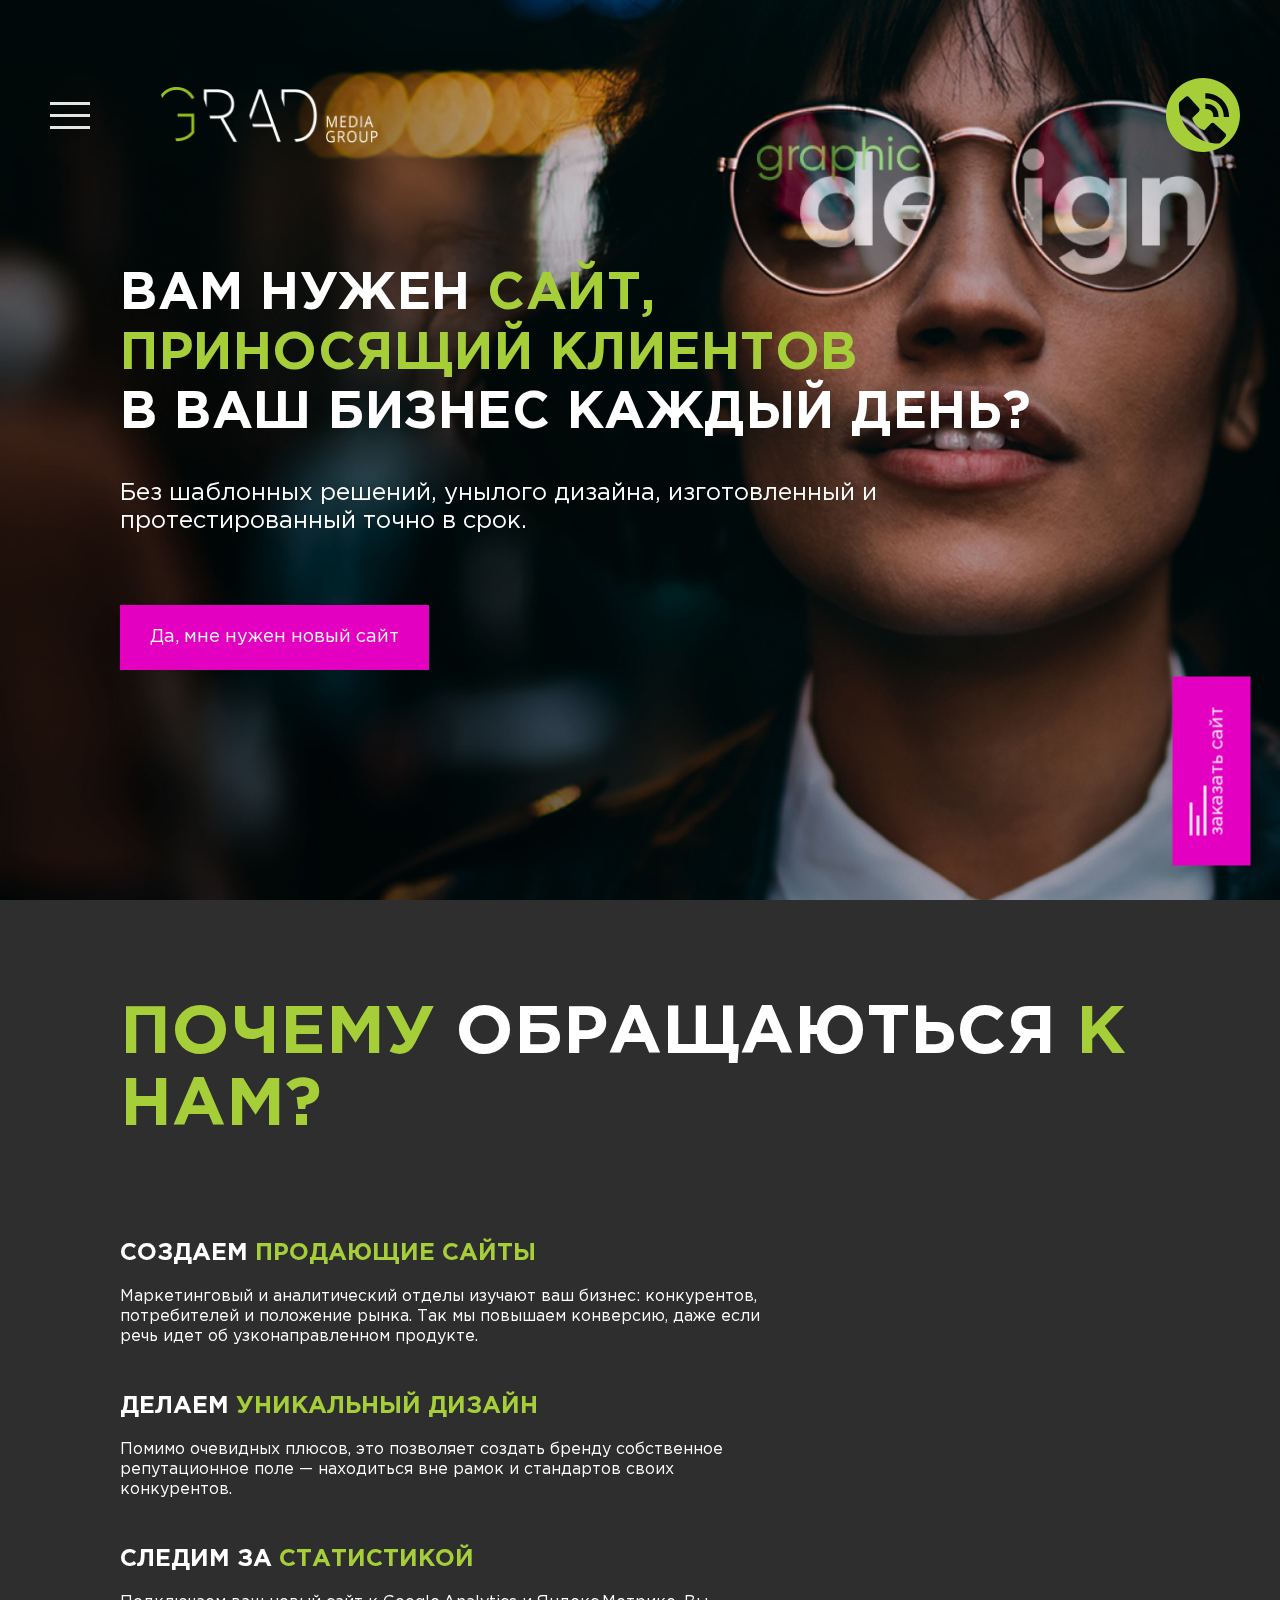
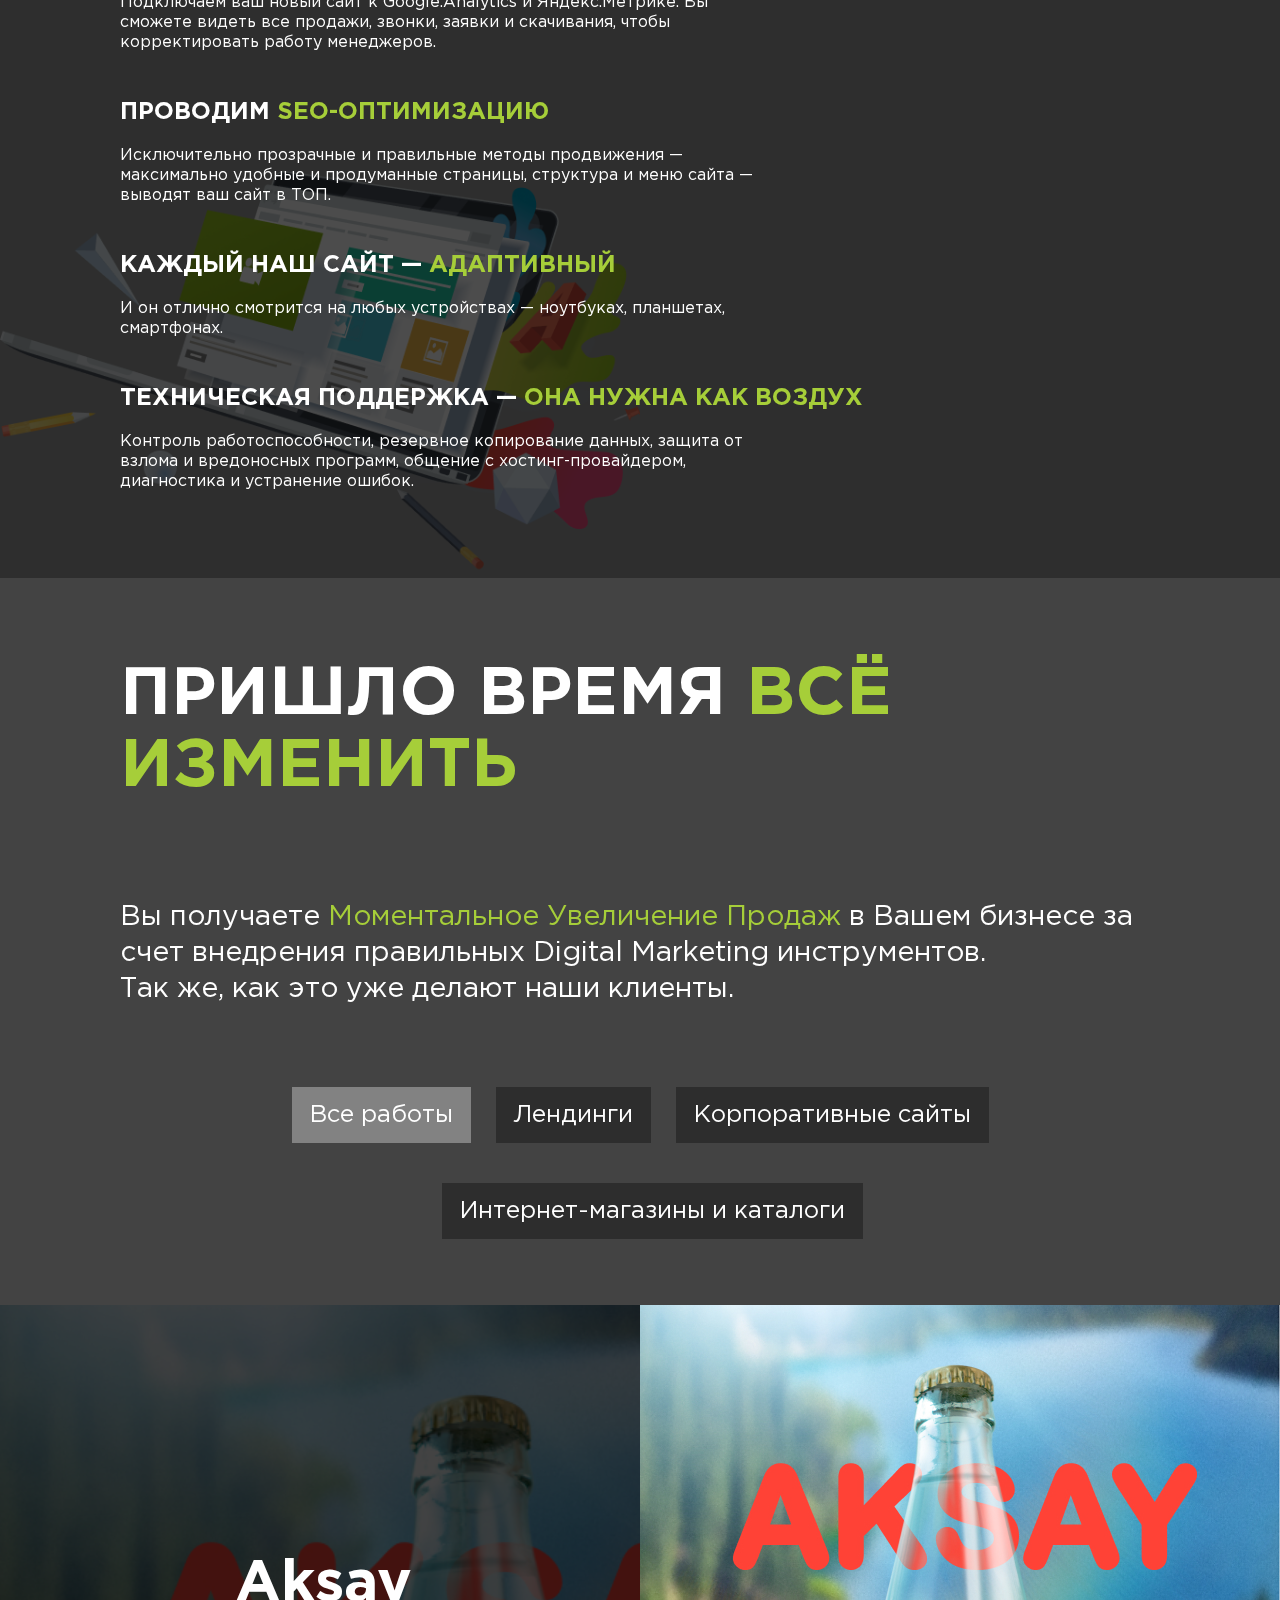
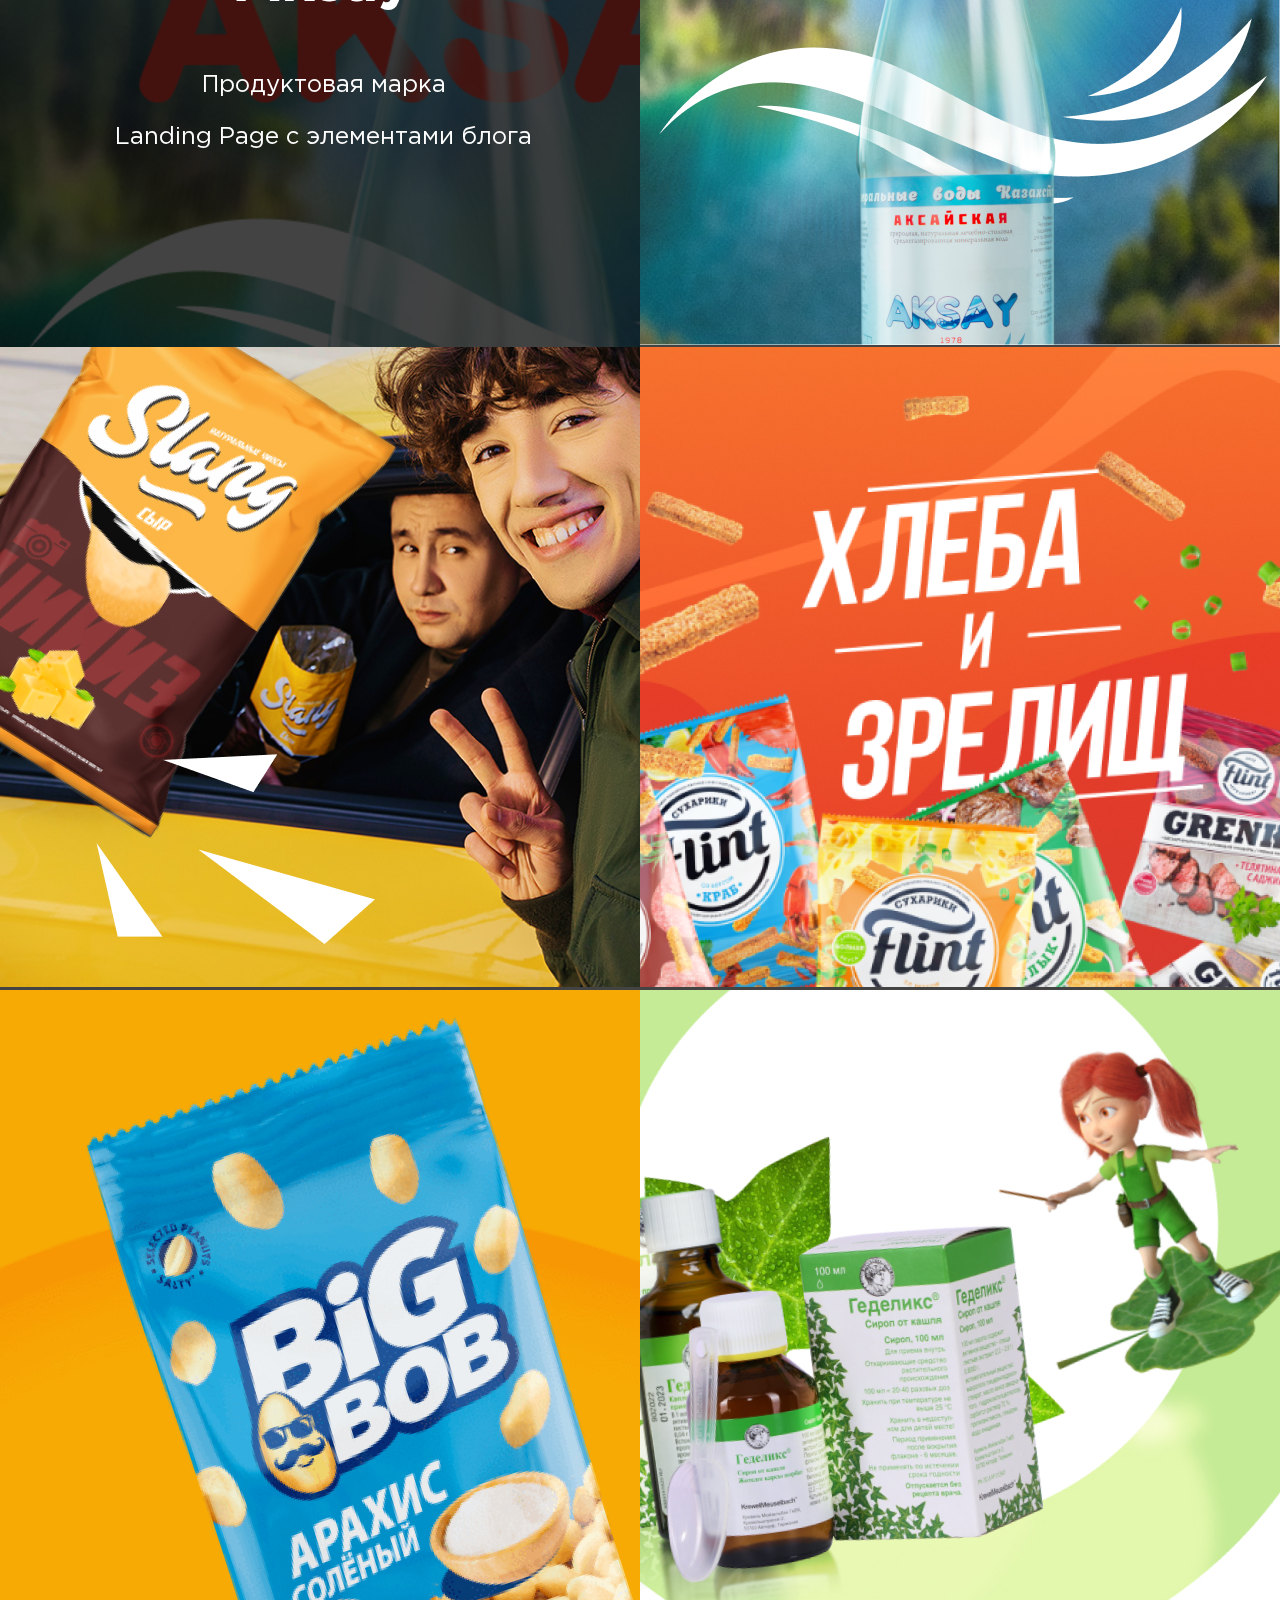
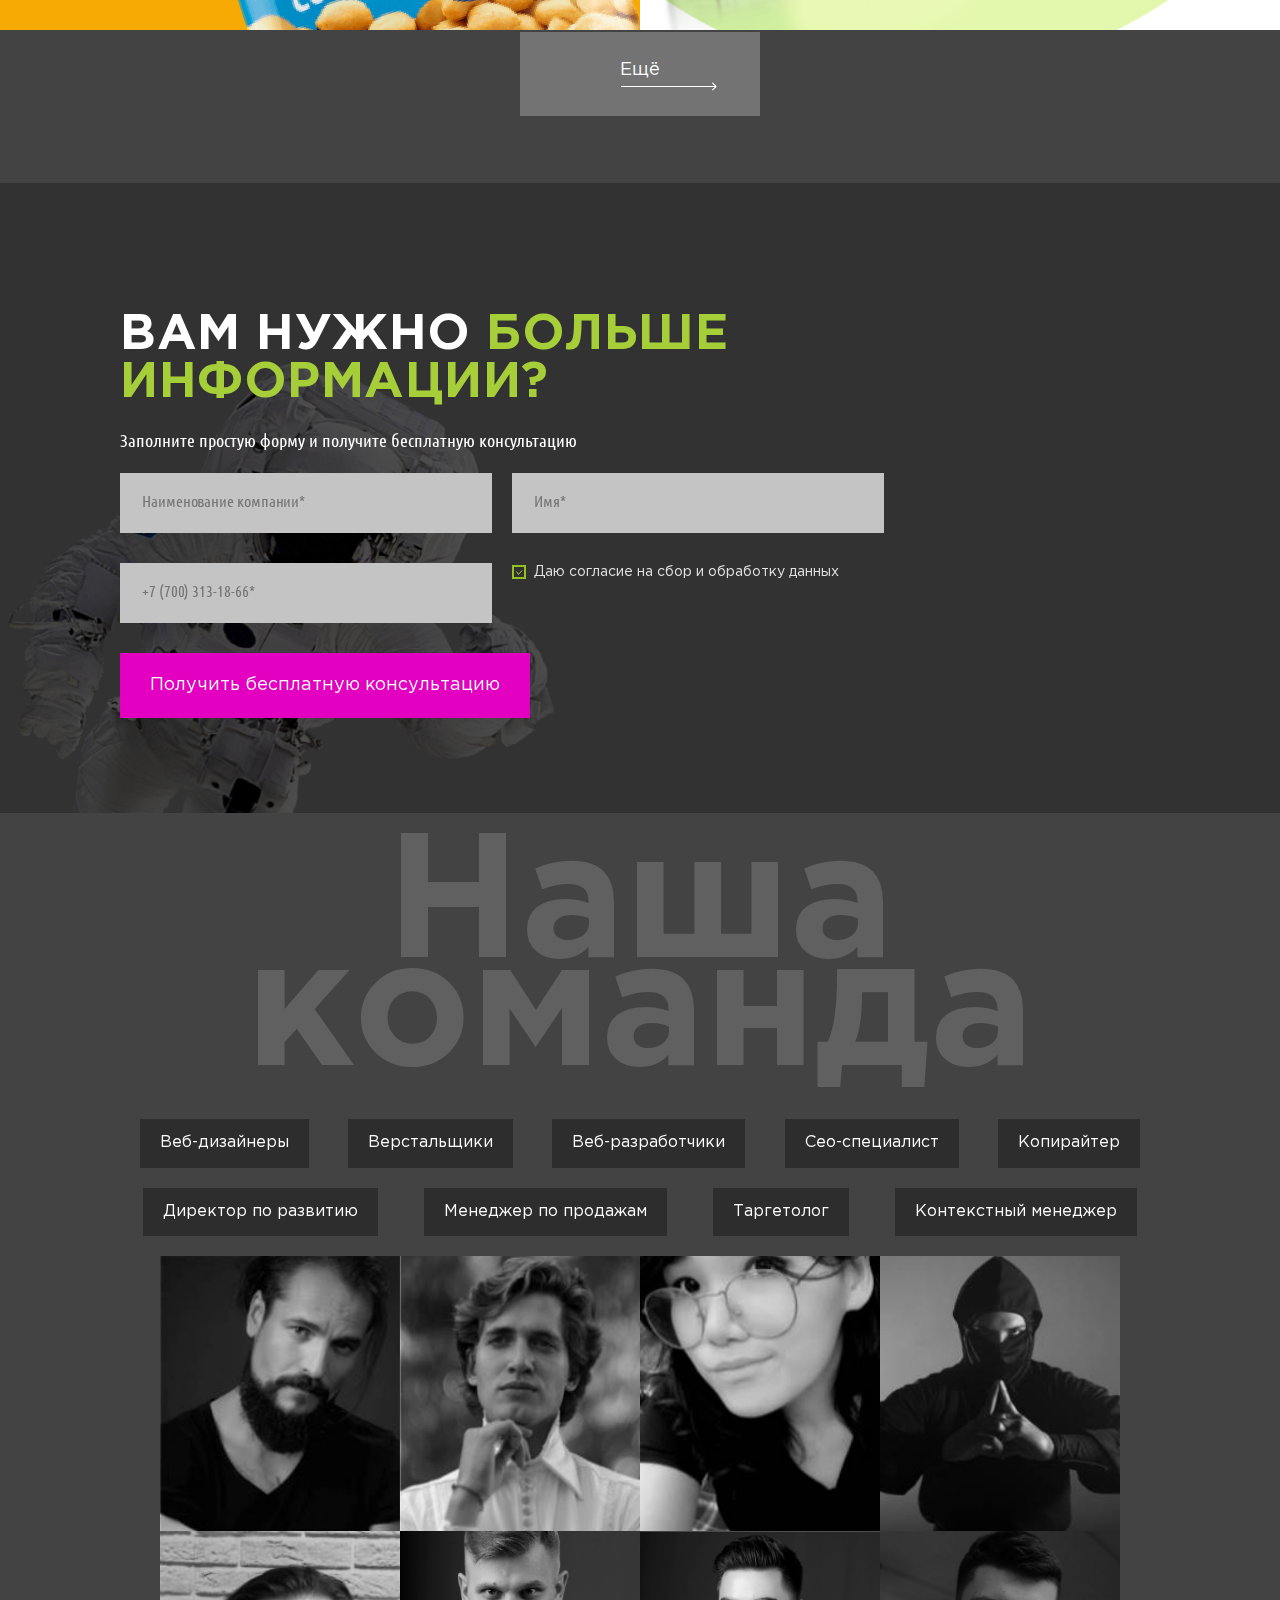
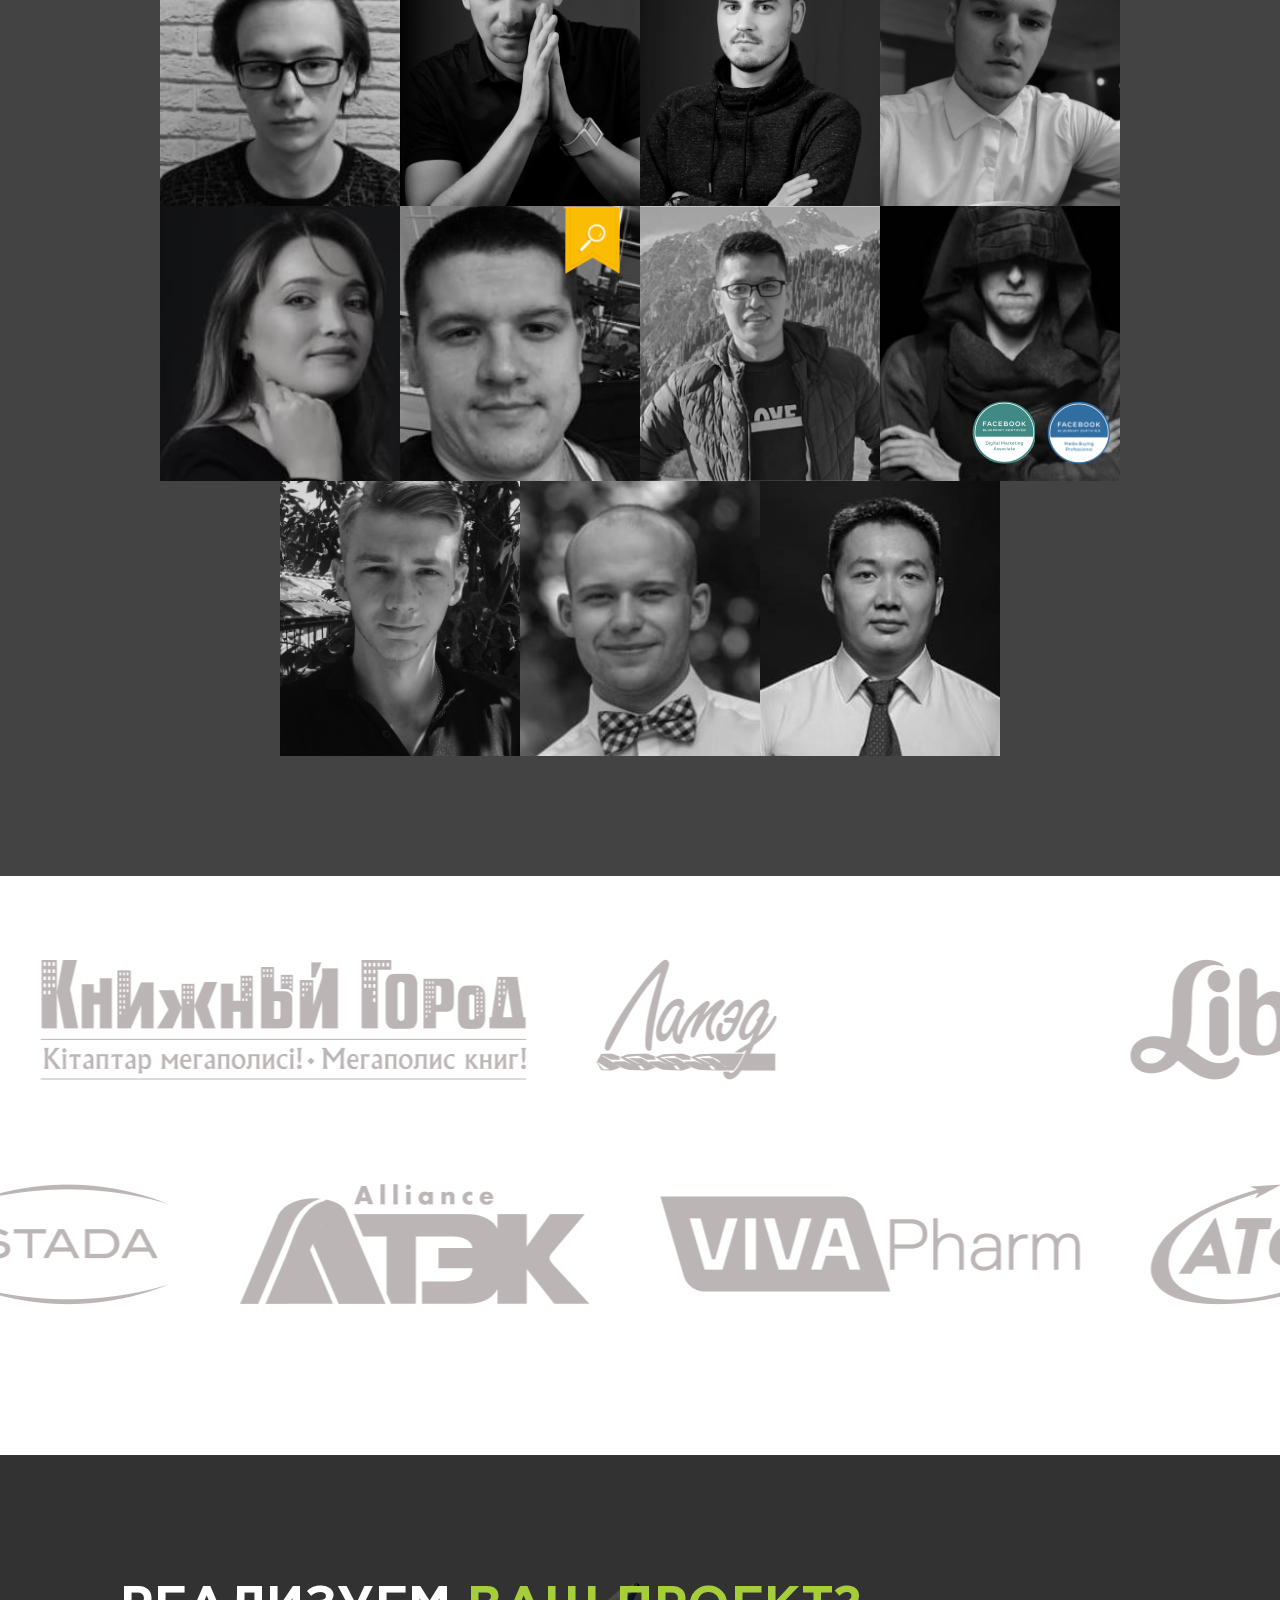
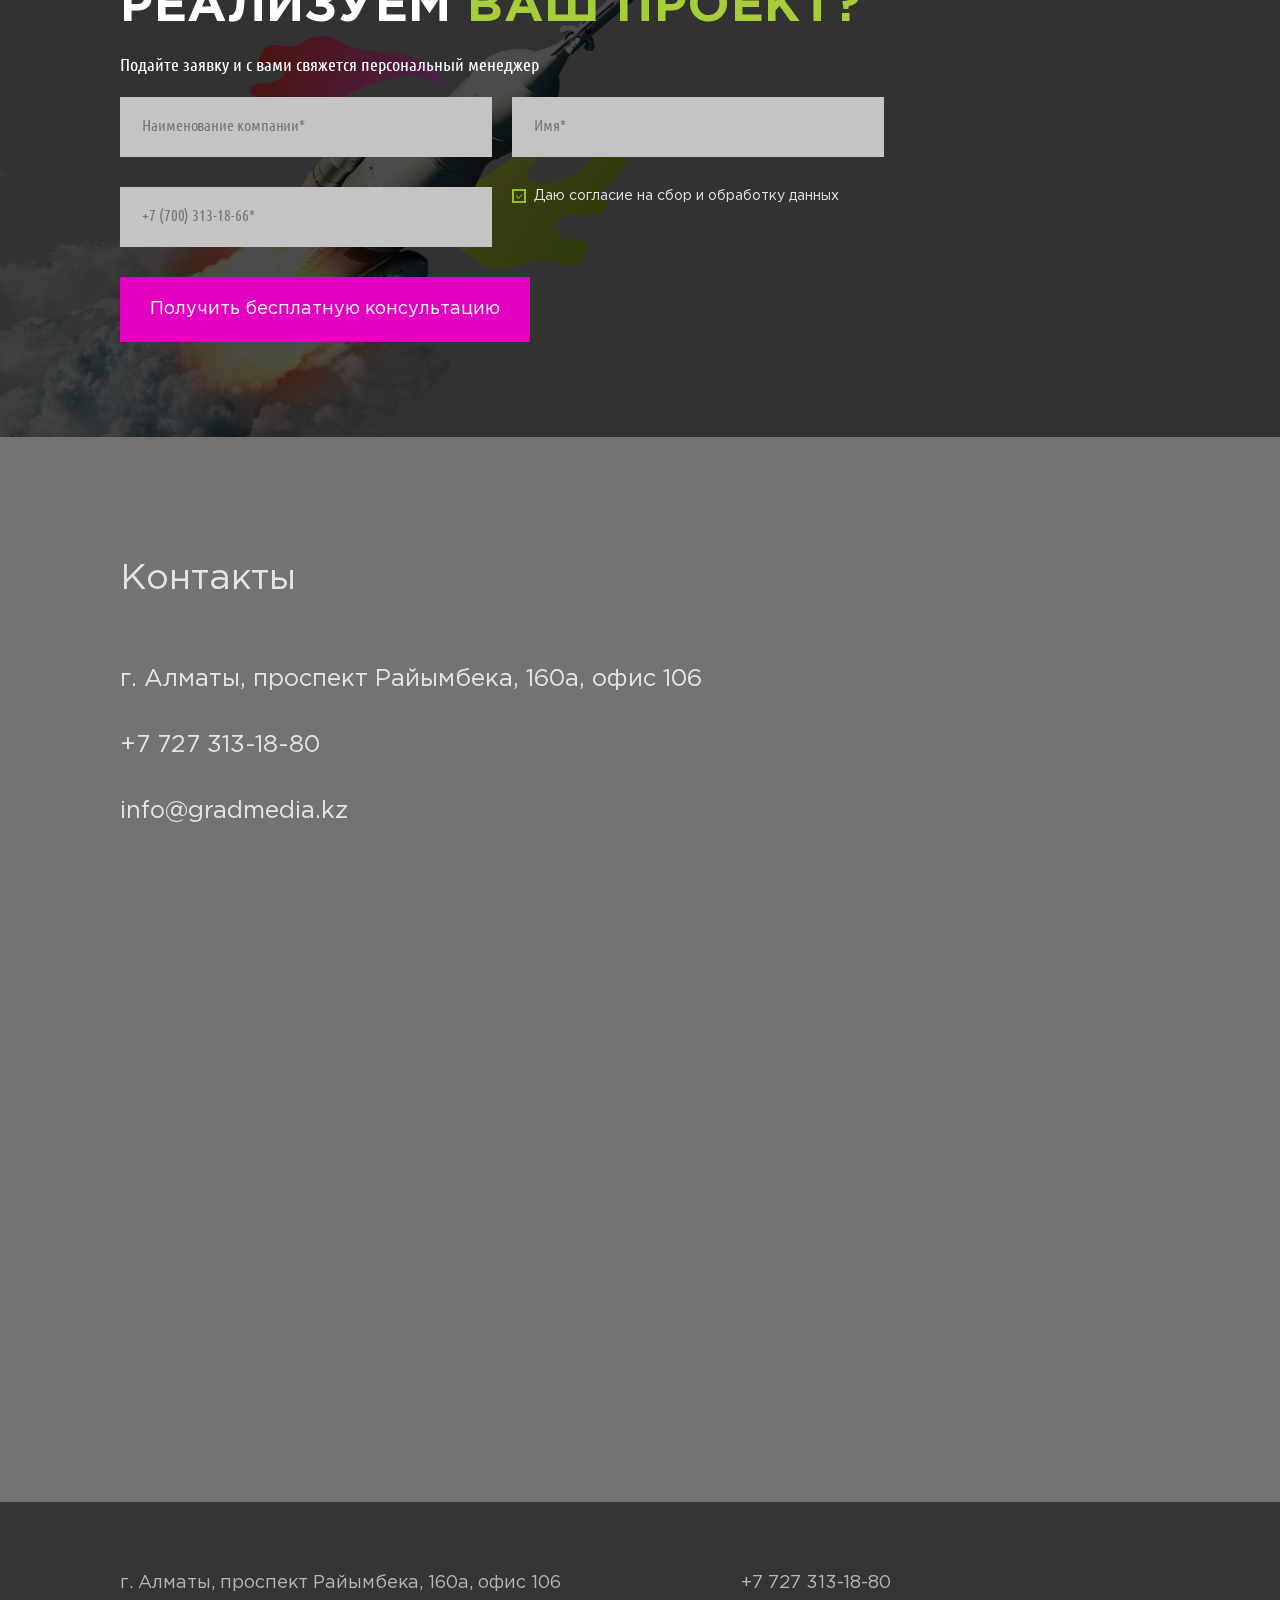
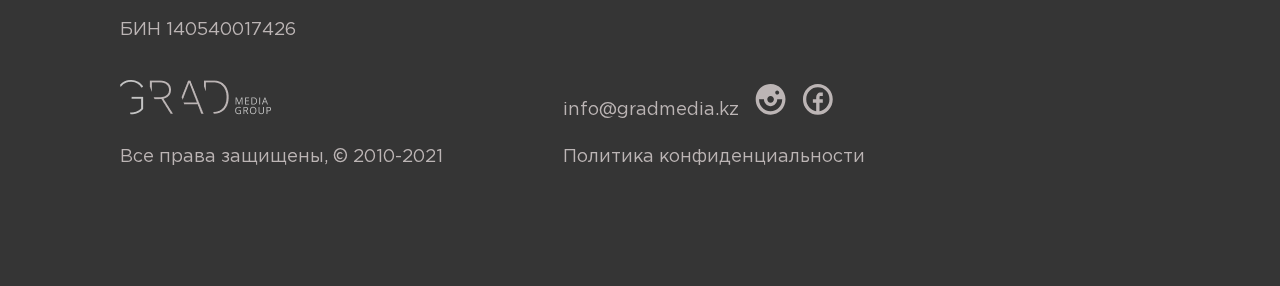
==== index.html @ 58c5fd7f "form link" ====
<!DOCTYPE html>
<html lang="ru">

<head>
  <meta charset="UTF-8">
  <meta http-equiv="X-UA-Compatible" content="IE=edge">
  <meta name="viewport" content="width=device-width, initial-scale=1.0">
  <meta property="og:image" content="img/Frame.png">
  <title>Grad Media Group</title>
  <link rel="stylesheet" href="https://unpkg.com/swiper/swiper-bundle.min.css" />
  <link rel="stylesheet" href="css/bootstrap-grid.min.css">
  <link rel="stylesheet" href="css/normalize.css">
  <link rel="stylesheet" href="css/style.css">
  <script src="https://unpkg.com/swiper/swiper-bundle.min.js"></script>
  <script defer src="js/main.js"></script>
  <link rel="icon" href="favicon.ico" type="image/x-icon" />
</head>

<body>
  <header class="header">
    <div class="logo"></div>
    <div class="header__container">
      <ul class="menu__list">
        <li class="menu__item">
          <a href="index.html" class="menu__link">Разработка сайтов </a>
        </li>
        <li class="menu__item">
          <a href="portfolio.html" class="menu__link">Портфолио</a>
        </li>
        <li class="menu__item">
          <a href="contacts.html" class="menu__link">Контакты</a>
        </li>
      </ul>
      <div class="header__row">
        <div class="menu" id="menu">
          <div class="burger" id="burger"></div>
        </div>

        <a href="index.html" class="link-main">вернуться на главную</a>
        <div class="call" id="callback"></div>
      </div>
      <button class="btn btn__order">
        <span class="btn__line"></span>
        заказать сайт
      </button>
    </div>
  </header>
  <main class="main">
    <section class="hero index__hero">
      <div class="container">

        <h1 class="main__title col-xxl-7 col-xl-12">ВАМ НУЖЕН
          <span class="main__text_green">САЙТ,<br> ПРИНОСЯЩИЙ КЛИЕНТОВ</span><br>
          В ВАШ БИЗНЕС КАЖДЫЙ ДЕНЬ?
        </h1>
        <p class="main__text col-10 col-xxl-4">Без шаблонных решений, унылого дизайна, изготовленный и протестированный
          точно в
          срок.</p>
        <div class="btn__row">
          <button class="btn" id="siteBtn">Да, мне нужен новый сайт</button>
        </div>
      </div>
    </section>
    <section class="section__why">
      <div class="section__bg">
        <div class="section__img section__bg-notebook"></div>
      </div>
      <div class="container">
        <div class="row">
          <div class="col-xxl-6">
            <h3 class="section__title">
              <span class="main__text_green">Почему</span>
              обращаються
              <span class="main__text_green">К нам?</span>
            </h3>
          </div>
          <div class="col-xxl-6 why__content">
            <ul class="why__list">
              <li class="why__item">
                <h2 class="item__title item__title_uppercase">
                  Создаем
                  <span class="main__text_green">ПРОДАЮЩИЕ САЙТЫ</span>
                </h2>
                <p class="item__text">Маркетинговый и аналитический отделы изучают ваш бизнес: конкурентов, потребителей
                  и положение рынка. Так мы повышаем конверсию, даже если речь идет об узконаправленном продукте.</p>
              </li>
              <li class="why__item">
                <h2 class="item__title item__title_uppercase">
                  ДЕЛАЕМ
                  <span class="main__text_green">УНИКАЛЬНЫЙ ДИЗАЙН</span>
                </h2>
                <p class="item__text">Помимо очевидных плюсов, это позволяет создать бренду собственное репутационное
                  поле — находиться вне рамок и стандартов своих конкурентов.</p>
              </li>
              <li class="why__item">
                <h2 class="item__title item__title_uppercase">СЛЕДИМ ЗА
                  <span class="main__text_green">СТАТИСТИКОЙ</span>
                </h2>
                <p class="item__text">Подключаем ваш новый сайт к Google.Analytics и Яндекс.Метрике. Вы сможете видеть
                  все продажи, звонки, заявки и скачивания, чтобы корректировать работу менеджеров.</p>
              </li>
              <li class="why__item">
                <h2 class="item__title item__title_uppercase">ПРОВОДИМ
                  <span class="main__text_green">SEO-ОПТИМИЗАЦИЮ</span>
                </h2>
                <p class="item__text">Исключительно прозрачные и правильные методы продвижения — максимально удобные и
                  продуманные страницы, структура и меню сайта — выводят ваш сайт в ТОП.</p>
              </li>
              <li class="why__item">
                <h2 class="item__title item__title_uppercase">КАЖДЫЙ НАШ САЙТ —
                  <span class="main__text_green">АДАПТИВНЫЙ</span>
                </h2>
                <p class="item__text">И он отлично смотрится на любых устройствах — ноутбуках, планшетах, смартфонах.
                </p>
              </li>
              <li class="why__item">
                <h2 class="item__title item__title_uppercase">ТЕХНИЧЕСКАЯ ПОДДЕРЖКА —
                  <span class="main__text_green">ОНА НУЖНА КАК ВОЗДУХ</span>
                </h2>
                <p class="item__text">Контроль работоспособности, резервное копирование данных, защита от взлома и
                  вредоносных программ, общение с хостинг-провайдером, диагностика и устранение ошибок.</p>
              </li>
            </ul>
          </div>
        </div>
      </div>
    </section>
    <section class="section__portfolio">
      <div class="container">
        <h3 class="section__title">
          Пришло время
          <span class="main__text_green">всё изменить</span>
        </h3>
        <p class="section__portfolio-text col-xxl-7">
          Вы получаете
          <span class="main__text_green">Моментальное Увеличение Продаж</span>
          в Вашем бизнесе за счет внедрения правильных Digital Marketing инструментов.
          <br>
          Так же, как это уже делают наши клиенты.
        </p>
        <ul class="portfolio__list">
          <li class="portfolio__item item-active" data-path="allworks">
            <p class="item__title">Все работы</p>
          </li>
          <li class="portfolio__item" data-path="landings">
            <p class="item__title">Лендинги</p>
          </li>
          <li class="portfolio__item" data-path="corporate">
            <p class="item__title">Корпоративные сайты</p>
          </li>
          <li class="portfolio__item" data-path="stores">
            <p class="item__title">Интернет-магазины и каталоги</p>
          </li>
        </ul>
      </div>
      <ul class="section__row">
        <li class="portfolio__box visible" data-work="landings">
          <img src="img/aksay.jpg" alt="" class="portfolio__box-img portfolio__box-img_opacity">
          <div class="portfolio__box-text">
            <p class="box__title">Aksay</p>
            <p class="box__text">Продуктовая марка</p>
            <p class="box__text">Landing Page с элементами блога</p>
          </div>
          <a href="" class="portfolio__box-link"></a>
        </li>
        <li class="portfolio__box visible" data-work="landings">
          <img src="img/aksay.jpg" alt="" class="portfolio__box-img">
          <a href="" class="portfolio__box-link"></a>
        </li>
        <li class="portfolio__box visible" data-work="corporate">
          <img src="img/slang.jpg" alt="" class="portfolio__box-img">
          <a href="" class="portfolio__box-link"></a>
        </li>
        <li class="portfolio__box visible" data-work="landings">
          <img src="img/fling.jpg" alt="" class="portfolio__box-img">
          <a href="" class="portfolio__box-link"></a>
        </li>
        <li class="portfolio__box visible" data-work="stores">
          <img src="img/bigbob.jpg" alt="" class="portfolio__box-img">
          <a href="" class="portfolio__box-link"></a>
        </li>
        <li class="portfolio__box visible" data-work="stores">
          <img src="img/gedeliks.jpg" alt="" class="portfolio__box-img">
          <a href="" class="portfolio__box-link"></a>
        </li>
      </ul>
      <div class="section__row">
        <a href="" class="arrow__link">
          <span>Ещё</span>
        </a>
      </div>
    </section>
    <section class="section__more-info">
      <div class="col-xxl-5">
        <div class="section__bg">
          <div class="section__img section__bg-gagarin"></div>
        </div>
      </div>
      <div class="container">
        <div class="row justify-content-end">
          <div class="form__block col-xxl-7">
            <h3 class="section__title more-info__title">Вам нужно
              <span class="main__text_green">больше информации?</span>
            </h3>
            <form form action="/GradMedia/thanks.html" method="GET" class="more-info__form">
              <p class="ubuntu__text">Заполните простую форму и получите бесплатную консультацию</p>
              <div class="contain__row">
                <input type="text" name="consult-company" id="consultCompany" placeholder="Наименование компании*"
                  required class="more-info__input col-lg-6 col-12">
                <input type="text" name="consult-name" id="consultName" placeholder="Имя*" required
                  class="more-info__input col-lg-6 col-12">
                <input type="tel" name="consult-tel" id="consultTel" placeholder="+7 (700) 313-18-66*" required
                  class="more-info__input col-lg-6 col-12">
                <div class="form__check col-lg-6 col-12">
                  <label class="check__lable">
                    <input type="checkbox" name="check" id="check" checked class="check">
                    <span></span>
                    Даю согласие на сбор и обработку данных</label>
                </div>
                <input type="submit" value="Получить бесплатную консультацию" class="btn btn__form">
              </div>
            </form>
          </div>
        </div>
      </div>
    </section>
    <section class="section__staff">
      <div class="container">
        <h3 class="staff__title">
          Наша команда
        </h3>
        <div class="row">
          <div class="col-xxl-2 col-xl-12">
            <ul class="staff__list">
              <!-- <li class="staff__item">
                <p class="staff__text">Менеджер Digital проектов</p>
              </li> -->
              <li class="staff__item" data-staff="designer">
                <p class="staff__text">Веб-дизайнеры</p>
              </li>
              <li class="staff__item" data-staff="layoutdes">
                <p class="staff__text">Верстальщики</p>
              </li>
              <li class="staff__item" data-staff="developers">
                <p class="staff__text">Веб-разработчики</p>
              </li>
              <li class="staff__item" data-staff="seo">
                <p class="staff__text">Сео-специалист</p>
              </li>
              <li class="staff__item" data-staff="copywriter">
                <p class="staff__text">Копирайтер</p>
              </li>
              <li class="staff__item" data-staff="director">
                <p class="staff__text">Директор по развитию</p>
              </li>
              <li class="staff__item" data-staff="manager">
                <p class="staff__text">Менеджер по продажам</p>
              </li>
              <li class="staff__item" data-staff="targetologist">
                <p class="staff__text">Таргетолог</p>
              </li>
              <li class="staff__item" data-staff="context">
                <p class="staff__text">Контекстный менеджер</p>
              </li>
            </ul>
          </div>
          <div class="col-xxl-10 col-xl-12">
            <div class="row staff__box">
              <div class="staff__photo staff__photo1"></div>
              <div class="staff__photo staff__photo2" data-photo="designer"></div>
              <div class="staff__photo staff__photo3" data-photo="layoutdes"></div>
              <div class="staff__photo staff__photo4" data-photo="designer"></div>
              <div class="staff__photo staff__photo5" data-photo="developers"></div>
              <div class="staff__photo staff__photo6" data-photo="layoutdes"></div>
              <div class="staff__photo staff__photo7" data-photo="director"></div>
              <div class="staff__photo staff__photo8" data-photo="copywriter"></div>
              <div class="staff__photo staff__photo9" data-photo="designer"></div>
              <div class="staff__photo staff__photo10" data-photo="manager"></div>
              <div class="staff__photo staff__photo11" data-photo="context"></div>
              <div class="staff__photo staff__photo12" data-photo="developers"></div>
              <div class="staff__photo staff__photo13" data-photo="targetologist"></div>
              <div class="staff__photo staff__photo14" data-photo="layoutdes"></div>
              <div class="staff__photo staff__photo15" data-photo="developers"></div>
              <div class="staff__photo staff__photo16" data-photo="seo"></div>
            </div>
          </div>
        </div>
      </div>
    </section>
    <div class="brands">
      <div class="brands__container">
        <div class="swiper-container">
          <div class="swiper-wrapper">
            <div class="swiper-slide brands__item">
              <img src="img/libero.png" alt="">
            </div>
            <div class="swiper-slide brands__item">
              <img src="img/3m.png" alt="" class="swiper__img">
            </div>
            <div class="swiper-slide brands__item">
              <img src="img/abai.png" alt="" class="swiper__img">
            </div>
            <div class="swiper-slide brands__item">
              <img src="img/acca.png" alt="" class="swiper__img">
            </div>
            <div class="swiper-slide brands__item">
              <img src="img/adeline.png" alt="" class="swiper__img">
            </div>
            <div class="swiper-slide brands__item">
              <img src="img/alprof.png" alt="" class="swiper__img">
            </div>
            <div class="swiper-slide brands__item">
              <img src="img/amgen.png" alt="" class="swiper__img">
            </div>
            <div class="swiper-slide brands__item">
              <img src="img/ariston.png" alt="" class="swiper__img">
            </div>
            <div class="swiper-slide brands__item">
              <img src="img/aviata.png" alt="" class="swiper__img">
            </div>
            <div class="swiper-slide brands__item">
              <img src="img/b1nk.png" alt="" class="swiper__img">
            </div>
            <div class="swiper-slide brands__item">
              <img src="img/bekker.png" alt="" class="swiper__img">
            </div>
            <div class="swiper-slide brands__item">
              <img src="img/bionorica.png" alt="" class="swiper__img">
            </div>
            <div class="swiper-slide brands__item">
              <img src="img/bitoil.png" alt="" class="swiper__img">
            </div>
            <div class="swiper-slide brands__item">
              <img src="img/borusan.png" alt="" class="swiper__img">
            </div>
            <div class="swiper-slide brands__item">
              <img src="img/bosch.png" alt="" class="swiper__img">
            </div>
            <div class="swiper-slide brands__item">
              <img src="img/bsg.png" alt="" class="swiper__img">
            </div>
            <div class="swiper-slide brands__item">
              <img src="img/centercredit.png" alt="" class="swiper__img">
            </div>
            <div class="swiper-slide brands__item">
              <img src="img/centras.png" alt="" class="swiper__img">
            </div>
            <div class="swiper-slide brands__item">
              <img src="img/dorognoe.png" alt="" class="swiper__img">
            </div>
            <div class="swiper-slide brands__item">
              <img src="img/dpd.png" alt="" class="swiper__img">
            </div>
            <div class="swiper-slide brands__item">
              <img src="img/ecomed.png" alt="" class="swiper__img">
            </div>
            <div class="swiper-slide brands__item">
              <img src="img/enza.png" alt="" class="swiper__img">
            </div>
            <div class="swiper-slide brands__item">
              <img src="img/eurasian.png" alt="" class="swiper__img">
            </div>
            <div class="swiper-slide brands__item">
              <img src="img/europa.png" alt="" class="swiper__img">
            </div>
            <div class="swiper-slide brands__item">
              <img src="img/flyget.png" alt="" class="swiper__img">
            </div>
            <div class="swiper-slide brands__item">
              <img src="img/gsk.png" alt="" class="swiper__img">
            </div>
            <div class="swiper-slide brands__item">
              <img src="img/halyk.png" alt="" class="swiper__img">
            </div>
            <div class="swiper-slide brands__item">
              <img src="img/hawaii.png" alt="" class="swiper__img">
            </div>
            <div class="swiper-slide brands__item">
              <img src="img/hlebdar.png" alt="" class="swiper__img">
            </div>
            <div class="swiper-slide brands__item">
              <img src="img/hubert.png" alt="" class="swiper__img">
            </div>
            <div class="swiper-slide brands__item">
              <img src="img/hyndai.png" alt="" class="swiper__img">
            </div>
            <div class="swiper-slide brands__item">
              <img src="img/john.png" alt="" class="swiper__img">
            </div>
            <div class="swiper-slide brands__item">
              <img src="img/jsb.png" alt="" class="swiper__img">
            </div>
            <div class="swiper-slide brands__item">
              <img src="img/kamaz.png" alt="" class="swiper__img">
            </div>
            <div class="swiper-slide brands__item">
              <img src="img/kase.png" alt="" class="swiper__img">
            </div>
            <div class="swiper-slide brands__item">
              <img src="img/kazaktel.png" alt="" class="swiper__img">
            </div>
            <div class="swiper-slide brands__item">
              <img src="img/kazrosgas.png" alt="" class="swiper__img">
            </div>
            <div class="swiper-slide brands__item">
              <img src="img/kixx.png" alt="" class="swiper__img">
            </div>
            <div class="swiper-slide brands__item">
              <img src="img/knauf.png" alt="" class="swiper__img">
            </div>
            <div class="swiper-slide brands__item">
              <img src="img/knigi.png" alt="" class="swiper__img">
            </div>
            <div class="swiper-slide brands__item">
              <img src="img/lamed.png" alt="" class="swiper__img">
            </div>
          </div>
        </div>
        <div class="swiper-container">
          <div class="swiper-wrapper">
            <div class="swiper-slide brands__item">
              <img src="img/lighthous.png" alt="">
            </div>
            <div class="swiper-slide brands__item">
              <img src="img/meridian.png" alt="" class="swiper__img">
            </div>
            <div class="swiper-slide brands__item">
              <img src="img/miami.png" alt="" class="swiper__img">
            </div>
            <div class="swiper-slide brands__item">
              <img src="img/ncck.png" alt="" class="swiper__img">
            </div>
            <div class="swiper-slide brands__item">
              <img src="img/nomad.png" alt="" class="swiper__img">
            </div>
            <div class="swiper-slide brands__item">
              <img src="img/npy.png" alt="" class="swiper__img">
            </div>
            <div class="swiper-slide brands__item">
              <img src="img/nvi.png" alt="" class="swiper__img">
            </div>
            <div class="swiper-slide brands__item">
              <img src="img/pfizer.png" alt="" class="swiper__img">
            </div>
            <div class="swiper-slide brands__item">
              <img src="img/profosm.png" alt="" class="swiper__img">
            </div>
            <div class="swiper-slide brands__item">
              <img src="img/qazaq.png" alt="" class="swiper__img">
            </div>
            <div class="swiper-slide brands__item">
              <img src="img/remalux.png" alt="" class="swiper__img">
            </div>
            <div class="swiper-slide brands__item">
              <img src="img/rusradio.png" alt="" class="swiper__img">
            </div>
            <div class="swiper-slide brands__item">
              <img src="img/sbb.png" alt="" class="swiper__img">
            </div>
            <div class="swiper-slide brands__item">
              <img src="img/syngenta.png" alt="" class="swiper__img">
            </div>
            <div class="swiper-slide brands__item">
              <img src="img/stada.png" alt="" class="swiper__img">
            </div>
            <div class="swiper-slide brands__item">
              <img src="img/tek.png" alt="" class="swiper__img">
            </div>
            <div class="swiper-slide brands__item">
              <img src="img/viva.png" alt="" class="swiper__img">
            </div>
            <div class="swiper-slide brands__item">
              <img src="img/атф-банк.png" alt="" class="swiper__img">
            </div>
          </div>
        </div>
      </div>
    </div>
    <section class="section__more-info">
      <div class="col-xxl-5">
        <div class="section__bg">
          <div class="section__img section__bg-rocket"></div>
        </div>
      </div>
      <div class="container">
        <div class="row justify-content-end">
          <div class="form__block col-xxl-7">
            <h3 class="section__title more-info__title">Реализуем
              <span class="main__text_green">ваш проект?</span>
            </h3>
            <form form action="/GradMedia/thanks.html" method="GET" class="project__form">
              <p class="ubuntu__text">Подайте заявку и с вами свяжется персональный менеджер</p>
              <div class="contain__row">
                <input type="text" name="company" id="projectCompany" placeholder="Наименование компании*" required
                  class="more-info__input col-lg-6 col-12">
                <input type="text" name="name" id="projectName" placeholder="Имя*" required
                  class="more-info__input col-lg-6 col-12">
                <input type="tel" name="phone" id="phone" placeholder="+7 (700) 313-18-66*" required
                  class="more-info__input col-lg-6 col-12">
                <div class="form__check col-lg-6 col-12">
                  <label class="check__lable">
                    <input type="checkbox" name="check" id="check1" checked class="check">
                    <span></span>
                    Даю согласие на сбор и обработку данных</label>
                </div>
                <input type="submit" value="Получить бесплатную консультацию" class="btn btn__form">
              </div>
            </form>
          </div>
        </div>
      </div>
    </section>
    <section class="section__contacts">
      <div class="container">
        <div class="row">
          <div class="col-xxl-5">
            <div class="contacts">
              <h4 class="contacts__title">Контакты</h4>
              <div class="item__title">
                <span>г. Алматы, проспект Райымбека, 160а, офис&nbsp;106</span>
                <a href="tel:+77273131880" class="contacts__link">+7 727 313-18-80</a>
                <a href="mailto:info@gradmedia.kz" class="contacts__link">info@gradmedia.kz</a>
              </div>

            </div>
          </div>
          <div class="col-xxl-7">
            <div class="contacts__map">
              <div id="map"></div>
            </div>
          </div>
        </div>
      </div>
    </section>
  </main>
  <footer class="footer">
    <div class="container">
      <div class="row footer__row">
        <div class="col-xxl-3 col-lg-5 col-12 footer__logo-block">
          <a href="index.html">
            <img src="img/logo2.png" alt="Grand media group" class="footer__logo">
          </a>
          <p class="footer__text">Все права защищены, &#169;&nbsp;2010-2021</p>
        </div>
        <div class="footer__contacts col-xxl-4 col-lg-7 col-12">
          <span>г. Алматы, проспект Райымбека, 160а, офис&nbsp;106</span>
          <p class="footer__text">БИН 140540017426</p>
        </div>
        <div class="col-xxl-2 col-lg-5 col-sm-12 footer__tel">
          <a href="tel:+77273131880" class="footer__link footer__link-tel">+7 727 313-18-80</a>
        </div>
        <div class="col-xxl-3 col-lg-7 col-12 footer__social">
          <a href="mailto:info@gradmedia.kz" class="footer__link">info@gradmedia.kz</a>
          <i class="social__link social__link-insta"></i>
          <i class="social__link social__link-fb"></i>
          <p class="footer__text">Политика конфиденциальности</p>
        </div>
      </div>
    </div>
  </footer>

  <!-- madals -->
  <div class="modal-bg"></div>
  <div class="main-modal__tel col-12 col-lg-8 col-xxl-6" id="modalCall">
    <div class="close__btn">
      <div class="close" id="close"></div>
    </div>
    <div class="modal__content modal__content-step modal__content_active">
      <a href="tel:+77273131880" class="modal__link-tel item__title">8 707 151 1511</a>
      <div class="modal__row">
        <a href="tel:+77273131880" class="btn modal__tel-btn item__title_uppercase">Позвонить</a>
        <div class="btn modal__tel-btn item__title_uppercase" id="recall">Заказать звонок</div>
      </div>
    </div>
    <div class="modal__content modal__content-step2">
      <p class="modal__title">Оставьте заявку
        Мы перезвоним вам!</p>
      <form action="/GradMedia/thanks.html" method="GET" class="modal__form">
        <input type="text" name="recall-name" id="recallName" class="modal__input" required placeholder="Имя*">
        <input type="text" name="recall-company" id="recallCompany" class="modal__input" required
          placeholder="Наименование компании*">
        <input type="tel" name="recall-phone" id="recallPhone" class="modal__input" required placeholder="Телефон*">
        <button type="submit" class="btn modal__form-btn item__title_uppercase">Заказать звонок</button>
        </form>
    </div>
  </div>
  <div class="main-modal__site col-12 col-lg-8 col-xxl-6" id="modalSite">
    <div class="close__btn">
      <div class="close" id="closeOrder"></div>
    </div>
    <div class="modal__content modal__content_visability">
      <p class="modal__title">Оставьте заявку
        Мы перезвоним вам!</p>
      <form action="/GradMedia/thanks.html" method="GET" class="modal__form">
        <input type="text" name="recall-name" id="siteName" class="modal__input" required placeholder="Имя*">
        <input type="text" name="recall-company" id="siteCompany" class="modal__input" required
          placeholder="Наименование компании*">
        <input type="tel" name="recall-phone" id="sitePhone" class="modal__input" required placeholder="Телефон*">
        <button type="submit" class="btn modal__form-btn item__title_uppercase">Заказать сайт</button>
        </form>
    </div>
  </div>

  <script src="https://api-maps.yandex.ru/2.1/?apikey=ваш API-ключ&lang=ru_RU" type="text/javascript">
  </script>

</body>

</html>
---- css/style.css ----
@font-face {
  font-family: 'Ubuntu';
  src: url('../fonts/UbuntuCondensed-Regular.woff2') format('woff2'),
      url('../fonts/UbuntuCondensed-Regular.woff') format('woff');
  font-style: normal;
  font-weight: 400;
}

@font-face {
  font-family: 'GothamPro';
  src: url('../fonts/GothamPro.woff2') format('woff2'),
      url('../fonts/GothamPro.woff') format('woff');
  font-style: normal;
  font-weight: 400;
}

@font-face {
  font-family: 'GothamPro';
  src: url('../fonts/GothamPro-Bold.woff2') format('woff2'),
      url('../fonts/GothamPro-Bold.woff') format('woff');
  font-style: normal;
  font-weight: 700;
}

:root {
  --white: #ffffff;
  --green: #A6CE39;
  --green2: #95C11F;
  --violet: #E400C0;
  --grey: #E5E5E5;
  --grey1: #C4C4C4;
  --grey3: #BCB5B5;
  --darkgrey: #2E2E2E;
  --grey2: #434343;
  --dark: #2D2D2D;
  --litedark: #737373;
  --liteblack: #323232;
  --black: #353535;
}

* {
  box-sizing: border-box;
}

a {
  text-decoration: none;
}

ul {
  margin: 0;
  padding: 0;
  list-style: none;
}

img {
  max-width: 100%;
}

body {
  font-family: 'GothamPro', sans-serif;
  font-weight: 400;
  margin: 0 auto;
  color: var(--white);
  background-color: var(--darkgrey);
}

.container {
  max-width: 1920px;
  padding: 0 120px;
  margin: 0 auto;
}

/* Header */

.header {
  position: absolute;
  width: 100%;
  height: 230px;
  display: flex;
  align-items: center;
  z-index: 6;
}

.header__container {
  position: fixed;
  width: 100%;
  padding: 50px;
  margin: 0 auto;
}

.header__container_gray {
  background: rgba(0, 0, 0, .7);
}


.header__row {
  display: flex;
  align-items: center;
}

.menu {
  position: fixed;
  display: flex;
  align-items: center;
  height: 50px;
  width: 40px;
  cursor: pointer;
  z-index: 15;
}

.burger {
  position: fixed;
}

.burger::after {
  position: absolute;
  content: '';
  top: 12px;
}

.burger::before {
  position: absolute;
  content: '';
  top: -12px;
}

.burger,
.burger::after,
.burger::before {
  width: 40px;
  height: 3px;
  background: var(--grey);
  transition: all .3s ease-in-out;
}

.burger__close,
.burger__close::after {
  transform: rotate(45deg);
  width: 40px;
  height: 3px;
  background: var(--dark);
  transition: all .3s ease-in-out;
  cursor: pointer;
}

.burger__close::after {
  position: absolute;
  content: '';
  transform: rotate(90deg);
}

.menu:hover .burger__close::after,
.menu:focus .burger__close::after,
.menu:focus .burger__close,
.menu:hover .burger__close,
.menu:hover .burger::before,
.menu:focus .burger::before {
  background: var(--violet);
}

.menu:hover .burger,
.menu:focus .burger {
  width: 30px;
  background: var(--violet);
}

.menu:hover .burger::after,
.menu:focus .burger::after {
  width: 20px;
  background: var(--violet);
}

.menu__list {
  visibility: hidden;
  opacity: 0;
  position: fixed;
  height: 100vh;
  width: 310px;
  top: 0;
  left: 0;
  padding: 230px 0 0 55px;
  background: var(--white);
  transform: translateX(-100%);
  transition-property: visibility, opacity, transform;
  transition-duration: .6s;
  transition-timing-function: ease-in-out;
  z-index: 10;
}

.menu__list_visible {
  visibility: visible;
  opacity: 1;
  transform: translateX(0);
}

.menu__item:not(:first-child) {
  margin-top: 35px;
}

.menu__link {
  font-size: 20px;
  line-height: 33px;
  color: var(--dark);
  transition: color .3s ease-in-out;
}

.menu__link:hover,
.menu__link:focus {
  color: var(--green2);
}

.logo {
  height: 56px;
  width: 238px;
  margin-left: 150px;
  background: url('../img/logo.png') center center no-repeat;
  background-size: contain;
  cursor: pointer;
}

.link-main {
  position: fixed;
  display: none;
  left: 50%;
  transform: translateX(-50%);
  font-family: 'Ubuntu', sans-serif;
  font-weight: 400;
  font-size: 18px;
  line-height: 21px;
  text-transform: uppercase;
  color: var(--green);
}

.call {
  position: fixed;
  width: 74px;
  height: 74px;
  right: 40px;
  mask-image: url('../img/Subtract.svg');
  -webkit-mask-image: url('../img/Subtract.svg');
  mask-size: cover;
  -webkit-mask-size: cover;
  mask-position: center;
  -webkit-mask-position: center;
  background-color: var(--green);
  transition: all .3s ease-in-out;
  cursor: pointer;
}

.call:focus ,
.call:hover {
  transform: rotate(360deg);
  background-color: var(--violet);
}

/* Hero */
.hero {
  padding-top: 280px;
  height: 1200px;
  width: 100%;
}

.index__hero {
  height: 100vh;
  background: url('../img/bg.jpg') right center no-repeat;
  background-size: cover;
}

.main__title {
  font-size: 52px;
  letter-spacing: 0.01em;
  text-transform: uppercase;
}

.main__text_green {
  color: var(--green);
}

.main__text {
  font-size: 24px;
  line-height: 28px;
}

.btn__row {
  margin-top: 70px;
  display: flex;
  justify-content: space-between;
}

.btn {
  display: inline-block;
  padding: 24px 30px;
  border: none;
  font-family: 'GothamPro', sans-serif;
  font-weight: 400;
  font-size: 18px;
  line-height: 17px;
  color: var(--white);
  background-color: var(--violet);
  transition: all .3s ease-in-out;
}

.btn:focus,
.btn:hover {
  border-radius: 10px;
  filter: invert(1);
}

.btn__order {
  position: fixed;
  right: -1%;
  bottom: 10%;
  z-index: 6;
  transform: rotate(270deg);
}

.btn__line {
  display: block;
  margin-bottom: 10px;
  position: relative;
  height: 3px;
  width: 20px;
  background-color: var(--grey);
}

.btn__line::before {
  position: absolute;
  content: '';
  top: -7px;
  left: 0;
  height: 3px;
  width: 33px;
  background-color: var(--grey);
}

.btn__line::after{
  position: absolute;
  content: '';
  top: 7px;
  left: 0;
  height: 3px;
  width: 50px;
  background-color: var(--grey);
}

.btn__order:focus .btn__line::after,
.btn__order:hover .btn__line::after,
.btn__order:focus .btn__line::before,
.btn__order:hover .btn__line::before,
.btn__order:focus .btn__line,
.btn__order:hover .btn__line {
  animation: width 1s ease-in-out both;
}

/* section why */
.section__why {
  position: relative;
  background: var(--darkgrey);
  padding: 30px 0 70px;
}

.why__content {
  z-index: 5;
}

.section__title {
  margin: 0;
  padding: 68px 0;
  font-size: 68px;
  line-height: 72px;
  text-transform: uppercase;
}

.item__title {
  margin: 10px 0;
  font-size: 24px;
  line-height: 36px;
}

.item__title_uppercase {
  text-transform: uppercase;
}

.item__text {
  max-width: 650px;
  font-size: 16px;
  line-height: 20px;
}

.why__item {
  padding-top: 15px;
}

/* section portfolio */
.section__portfolio {
  padding: 13px 0 67px;
  background: var(--grey2);
}

.section__portfolio-text {
  font-size: 28px;
  line-height: 36px;
}

.portfolio__list {
  margin-top: 60px;
  margin-bottom: 46px;
  display: flex;
  flex-wrap: wrap;
}

.portfolio__item {
  margin: 20px 0;
  padding: 0 18px;
  background-color: var(--dark);
}

.portfolio__item:not(:first-child) {
  margin-left: 25px;
}

.section__row {
  display: flex;
  justify-content: center;
  flex-wrap: wrap;
}

.portfolio__box {
  position: relative;
  overflow: hidden;
  margin-bottom: -3px;
  text-align: center;
  display: none;
}

.visible {
  display: block;
}

.portfolio__box-img_opacity {
  background: rgba(28, 28, 28, 0.74);
  mix-blend-mode: multiply;
  transform: scale(1.5, 1.5);
  transform-origin: left top;
}

.portfolio__box-text {
  position: absolute;
  top: 30%;
  left: 18%;
}

.box__title {
  font-weight: 700;
  font-size: 58px;
  line-height: 56px;
}

.box__text {
  font-size: 24px;
  line-height: 28px;
}

.portfolio__box-img {
  transition: transform 0.3s ease-in-out;
}

.portfolio__box:hover .portfolio__box-img,
.portfolio__box:focus .portfolio__box-img {
  transform: scale(1.2, 1.2);
}

.arrow__link {
  position: relative;
  background-color: var(--litedark);
  padding: 30px 100px 37px;
  color: var(--white);
  font-size: 18px;
  line-height: 17px;
}

.arrow__link:after {
  position: absolute;
  content: '';
  bottom: 20%;
  left: 50%;
  transform: translate(-20%, -50%) rotate(180deg);
  width: 96px;
  height: 12px;
  background: url('../img/Arrow.svg') left center no-repeat ;
  background-size: contain;
}

#map {
  width: 100%;
  height: 543px;
}

/* section more-info */
.section__more-info {
  position: relative;
  background: var(--liteblack);
  padding-top: 60px;
  padding-bottom: 75px;
}

.section__bg {
  position: relative;
  position: initial;
  height: auto;
}

.section__img {
  position: absolute;
  top: 60px;
  left: 0;
  bottom: 0;
  width: 50%;
}

.section__bg-gagarin {
  background: url('../img/gagarin.png') center bottom no-repeat;
  background-size: contain;
}

.section__bg-notebook {
  background: url('../img/Frame.png') center bottom no-repeat;
  background-size: contain;
}

.more-info__title {
  padding-bottom: 0;
  font-size: 50px;
  line-height: 48px;
  letter-spacing: 0.01em;
}

.ubuntu__text {
  font-family: 'Ubuntu', sans-serif;
  font-weight: 400;
  font-size: 18px;
  line-height: 30px;
  color: var(--white);
}

.contain__row {
  display: flex;
  flex-wrap: wrap;
}

.more-info__input {
  max-width: 372px;
  height: 60px;
  margin-right: 20px;
  margin-bottom: 30px;
  padding: 18px 22px;
  border: none;
  background: var(--grey1);
}

.more-info__input::placeholder {
  font-family: 'Ubuntu', sans-serif;
  font-weight: 500;
  font-size: 16px;
  line-height: 19px;
  letter-spacing: -0.005em;
  color: #757575;
}

.check__lable {
  position: relative;
  margin-bottom: 20px;
  display: flex;
  align-items: center;
  cursor: pointer;
  font-size: 14px;
  line-height: 18px;
  color: var(--grey);
}

.check {
  z-index: 1;
  opacity: 0;
  position: absolute;
  width: 100%;
  cursor: pointer;
}

.check + span {
  position: relative;
  width: 14px;
  height: 14px;
  margin-right: 8px;
  border: 2px solid #95C11F;
  text-align: center;
}

.check + span:after {
  content: url('../img/v.svg');
  position: absolute;
  top: -4px;
  right: 0;
  bottom: 0;
  left: 0;
  opacity: 0;
  transition: opacity .3s ease-in-out;
}

.check:checked + span:after {
 opacity: 1;
}

.btn__form {
  margin-bottom: 20px;
}

/* section staff */
.section__staff {
  padding: 20px 0 120px;
  background: var(--grey2);
}

.staff__title {
  text-align: right;
  margin: 20px 0 50px;
  font-size: 177px;
  line-height: 108px;
  color: #606060;
}

.staff__box {
  justify-content: flex-end;
}

.staff__item {
  display: inline-block;
  background: var(--dark);
  padding: 15px 20px;
  transition: all .3s ease-in-out;
}

.staff__item:hover {
  background: var(--litedark);
  text-align: center;
}

.staff__item:not(:first-child) {
  margin-top: 49px;
}

.staff__text {
  margin: 0;
}

[class*="staff__photo"] {
  width: 240px;
  height: 275px;
  position: relative;
  transition: filter .3s ease-in-out;
}

.filter {
  filter: sepia(1);
}

.item-active {
  background: #828282;
}

.staff__photo1 {
  background: url('../img/photo1.jpg') center center no-repeat;
  background-size: cover;
  display: none;
}

.staff__photo2 {
  background: url('../img/photo2.jpg') center top no-repeat;
  background-size: cover;
}

.staff__photo3 {
  background: url('../img/photo3.jpg') center center no-repeat;
  background-size: cover;
}

.staff__photo4 {
  background: url('../img/photo4.jpg') center center no-repeat;
  background-size: cover;
}

.staff__photo5 {
  background: url('../img/photo5.jpg') center center no-repeat;
  background-size: cover;
}

.staff__photo6 {
  background: url('../img/photo6.jpg') center center no-repeat;
  background-size: cover;
}

.staff__photo7 {
  background: url('../img/photo7.jpg') center center no-repeat;
  background-size: cover;
}

.staff__photo8 {
  background: url('../img/photo8.jpg') center center no-repeat;
  background-size: cover;
}

.staff__photo9 {
  background: url('../img/photo9.jpg') center center no-repeat;
  background-size: cover;
}

.staff__photo10 {
  background: url('../img/photo10.jpg') center center no-repeat;
  background-size: cover;
}

.staff__photo11 {
  background: url('../img/photo11.jpg') center center no-repeat;
  background-size: cover;
}

.staff__photo12 {
  background: url('../img/photo12.jpg') center center no-repeat;
  background-size: cover;
}

.staff__photo13 {
  background: url('../img/photo13.jpg') center center no-repeat;
  background-size: cover;
}

.staff__photo14 {
  background: url('../img/photo14.jpg') center center no-repeat;
  background-size: cover;
}

.staff__photo15 {
  background: url('../img/photo15.jpg') center center no-repeat;
  background-size: cover;
}

.staff__photo16 {
  background: url('../img/photo16.jpg') center center no-repeat;
  background-size: cover;
}

.staff__photo11::before {
  position: absolute;
  content: '';
  width: 57px;
  height: 68px;
  background: url('../img/Layer.png') no-repeat;
  background-size: cover;
  top: 0;
  right: 20px;
}

.staff__photo13::after {
  position: absolute;
  width: 63px;
  height: 63px;
  content: '';
  background: url('../img/fb.png') no-repeat;
  background-size: cover;
  bottom: 17px;
  right: 85px;
}

.staff__photo13::before {
  position: absolute;
  width: 63px;
  height: 63px;
  content: '';
  background: url('../img/fb2.png') no-repeat;
  background-size: cover;
  bottom: 17px;
  right: 10px;
}

.brands {
  background: var(--white);
}

.brands__container {
  padding: 65px 0;
}

.swiper-wrapper {
  margin-bottom: 60px;
  display: flex;
  align-items: center;
}

.swiper-slide {
  margin-right: 70px;
  text-align: center;
}

.brands__item {
  width: auto !important;
}

/* section project*/

.section__bg-rocket {
  background: url('../img/rocket.svg') left bottom no-repeat;
  background-size: contain;
}

.form__block {
  z-index: 5;
}

/* .section contacts */
.section__contacts {
  background: var(--litedark);
}

.contacts {
  padding: 120px 0;
  color: var(--grey);
}

.contacts__title {
  margin: 10px 0 70px;
  font-size: 36px;
  line-height: 24px;
  font-weight: normal;
}

.contacts__info {
  display: flex;
  flex-direction: column;
}

.contacts__link {
  margin-top: 30px;
  display: block;
  color: var(--grey);
}


[class*="ground-pane"] {
  filter: invert(100%) hue-rotate(50deg) saturate(100%);
}

[class*="controls-pane"] {
  display: none;
}

[class*="copyrights-pane"] {
  display: none;
}

/* footer */
.footer {
  background: var(--black);
  padding: 70px 0 100px;
  color: var(--grey3);
  font-size: 18px;
  line-height: 22px;
}

.footer__logo {
  margin-top: -50%;
}

.footer__contacts {
  text-align: right;
}

.footer__link {
  color: var(--grey3);
}

.footer__text {
  margin-top: 25px;
}

.social__link {
  display: inline-block;
  margin-top: -100%;
  margin-left: 20px;
  width: 32px;
  height: 32px;
  background-color: var(--grey3);
  transition: all .3s ease-in-out;
}

.social__link-insta {
  margin-left: 50px;
  mask-image: url('../img/insta.svg');
  -webkit-mask-image: url('../img/insta.svg');
  mask-size: contain;
  -webkit-mask-size: contain;
  mask-position: center;
  -webkit-mask-position: center;
  mask-repeat: no-repeat;
  -webkit-mask-repeat: no-repeat;
}

.social__link-fb {
  mask-image: url('../img/fb.svg');
  -webkit-mask-image: url('../img/fb.svg');
  mask-size: contain;
  -webkit-mask-size: contain;
  mask-position: center;
  -webkit-mask-position: center;
  mask-repeat: no-repeat;
  -webkit-mask-repeat: no-repeat;
}

.social__link:focus,
.social__link:hover {
  transform: rotate(720deg);
  background-color: var(--violet);
}

.footer__link-tel {
  display: block;
  text-align: center;
}

/* modals */
.modal-bg {
  position: fixed;
  opacity: 0;
  visibility: hidden;
  top: 0;
  left: 0;
  width: 100%;
  height: 100%;
  background-color: rgba(0, 0, 0, .7);
  z-index: 7;
  transition-property: visibility, opacity;
  transition-timing-function: ease-in-out;
  transition-duration: .3s;
}

[class*="main-modal"] {
  position: fixed;
  max-width: 650px;
  visibility: hidden;
  left: 50%;
  top: 50%;
  padding: 20px 80px 80px;
  z-index: 10;
  text-align: center;
  background: var(--white);
  transform: translate(-50%, -50%);
  transition-property: visibility, opacity;
  transition-timing-function: ease-in-out;
  transition-duration: .3s;
}

.active {
  visibility: visible;
  opacity: 1;
}

.modal__link-tel {
  color: var(--grey2);
}

.modal__row {
  display: flex;
  justify-content: space-around;
  margin-top: 80px;
}

.close__btn {
  position: relative;
  width: 50px;
  height: 50px;
  margin-left: auto;
  margin-right: -50px;
}

.close {
  position: absolute;
  top: 50%;
}

.close,
.close::after {
  transform: rotate(45deg);
  width: 40px;
  height: 3px;
  background: var(--dark);
  transition: all .3s ease-in-out;
  cursor: pointer;
}

.close::after {
  position: absolute;
  content: '';
  top: 0;
  left: 0;
  transform: rotate(90deg);
}

.close__btn:focus .close,
.close__btn:hover .close,
.close__btn:focus .close::after,
.close__btn:hover .close::after {
  background: var(--violet);
}

.modal__title {
  margin-bottom: 60px;
  font-size: 36px;
  line-height: 44px;
  letter-spacing: 0.01em;
  text-transform: uppercase;
  color: var(--dark);
}

[class*="modal__content"] {
  display: none;
}

.modal__content_visability,
.modal__content_active {
  display: block;
}

.modal__form {
  margin: 0 auto;
  max-width: 300px ;
}

.modal__form-btn {
  width: 100%;
}

.modal__input {
  width: 100%;
  margin-bottom: 60px;
  padding: 10px 10px;
  border: none;
  border-bottom: 1px solid #000;
}

.modal__input::placeholder {
  font-style: italic;
}

/* ----------------------------- adaptive index.html ------------------------- */
@media (max-width: 1620px) {
.hero {
  padding-top: 250px;
}

.staff__title {
  text-align: center;
}

 .section__img {
  filter: brightness(0.3);
 }

 .social__link {
   margin-left: 10px;
 }
}

@media (max-width: 1400px) {
  .btn__order {
    right: -2%;
  }

  .hero {
    padding-top: 230px;
    min-height: 650px;
  }

  .check__lable {
    margin-right: 20px;
  }

  .staff__list {
    display: flex;
    justify-content: space-around;
    flex-direction: row;
    flex-wrap: wrap;
  }

  .staff__item:not(:first-child) {
    margin-top: 0;
  }

  .staff__item {
    margin-bottom: 20px;
  }

  .staff__box {
    justify-content: center;
  }

  .portfolio__list {
    justify-content: center;
  }

  .footer__row {
    justify-content: space-between;
    align-items: flex-start;
    align-content: center;
  }

  .footer__link-tel {
    text-align: left;
  }

  .footer__tel {
    order: 2;
  }

  .footer__social {
    order: 4;
  }

  .footer__logo-block {
    margin-top: 0;
    order: 3;
  }

  .footer__contacts {
    text-align: left;
    margin-bottom: 40px;
    order: 1;
  }
}

@media (max-width: 1200px) {
  .btn {
    padding: 15px 20px;
  }

  .header {
    height: 120px;
  }

  .menu__list {
    padding: 120px 0 0 50px;
  }

  .btn__order {
    bottom: 18%;
  }

  .staff__title {
    font-size: 120px;
  }

  .brands__container {
    padding: 15px 0 0;
  }

  .main__title {
    font-size: 38px;
    text-shadow: 3px 3px 3px black;
  }

  .section__title {
    font-size: 50px;
    line-height: 62px;
  }

  .footer__logo-block {
    order: 5;
  }

  .footer__tel {
    margin-bottom: 50px;
  }

  /* .footer__logo {
    margin-top: 50px;
  } */

  [class*="main-modal"] {
    padding: 20px 50px;
  }

  .modal__title {
    margin-top: 10px;
    margin-bottom: 25px;
    font-size: 18px;
    line-height: 24px;
  }

  .modal__input {
    margin-bottom: 20px;
  }

  .close__btn {
    position: absolute;
    top: 10px;
    right: 60px;
  }

  .modal__link-tel {
    display: block;
    margin-top: 80px;
  }
}

@media (max-width: 992px) {
  .btn__order {
    right: -40px;
  }

  .header__container {
    padding: 32px 15px;
  }

  /* .container {
    padding: 0 60px;
  } */

  /* .call {
    width: 56px;
    height: 56px;
    right: 15px;
  } */

  .section__title {
    /* font-size: 42px;
    line-height: 48px; */
    text-shadow: 3px 3px 3px black;
  }

  .staff__title {
    font-size: 98px;
    line-height: 86px;
    text-shadow: 3px 3px 3px black;
}

  [class*="staff__photo"] {
    width: 190px;
    height: 220px;
  }

  .modal__tel-btn:not(:first-child) {
    margin-top: 20px;
  }

  .modal__row {
    flex-direction: column;
  }
/* } */

/* @media (max-width: 820px) { */
  .container {
    padding: 0 20px;
  }

  .logo {
    height: 30px;
    width: 190px;
    margin-left: 60px;
  }

  .hero {
    min-height: 100vh;
    padding-top: 80px;
  }

  .header {
    height: 70px;
  }

  .burger,
  .burger::after,
  .burger::before {
    width: 30px;
    height: 2px;
  }

  .burger::before {
    top: -10px;
  }

  .burger::after {
    top: 10px;
  }

  .call {
    width: 32px;
    height: 32px;
    right: 15px;
  }

  .btn__row {
    margin-top: 16px;
  }

  .btn {
    font-size: 12px;
  }

  .section__why {
    padding: 30px;
  }

  .section__more-info {
    padding-top: 0;
  }

  /* .project__bg {
    height: 30px;
  } */

  .section__bg {
    height: 30px;
  }

  .staff__title {
    margin: 0 0 20px;
    font-size: 26px;
    line-height: 26px;
  }

  .staff__item {
    padding: 8px;
    margin-bottom: 12px;
  }

  .staff__text {
    font-size: 10px;
}

  .main__title {
    font-size: 20px;
  }

  .main__text {
    font-size: 12px;
    line-height: 16px;
    text-shadow: 2px 2px 2px black;
  }

  .section__title {
    padding: 0;
    font-size: 22px;
    line-height: 24px;
  }

  .section__portfolio-text {
    font-size: 14px;
    line-height: 18px;
  }

  .portfolio__list {
    margin-top: 0;
    margin-bottom: 24px;
  }

  .portfolio__item {
    margin: 6px 0;
  }

  .item__title {
    margin: 0;
    padding: 6px;
    font-size: 14px;
    line-height: 16px;
  }

  .modal__link-tel {
    font-size: 22px;
    margin-top: 40px;
  }

  .item__text {
      margin: 10px 0;
      font-size: 12px;
      line-height: 18px;
  }

  .ubuntu__text {
    font-size: 14px;
    line-height: 18px;
  }

  .more-info__input {
    height: 40px;
    margin-bottom: 12px;
  }

  .check__lable {
    font-size: 10px;
    line-height: 18px;
  }

  .portfolio__box-img {
    width: 100px;
    height: 100px;
  }

  .arrow__link {
    padding: 14px 50px 30px 28px;
    font-size: 14px;
    line-height: 16px;
  }

  .arrow__link:after {
    width: 55px;
    transform: translate(-50%, -50%) rotate(180deg);
  }

  [class*="staff__photo"] {
    width: 70px;
    height: 80px;
  }

  .staff__photo11::before {
    width: 20px;
    height: 26px;
  }

  .staff__photo13::after {
    right: 40px;
    width: 15px;
    height: 15px;
  }

  .staff__photo13::before {
    width: 15px;
    height: 15px;
  }

  .section__staff {
    padding: 20px 0;
  }

  .brands__item {
    width: 90px !important;
  }

  .swiper-wrapper {
    height: 80px;
    margin-bottom: 0;
  }

  .contacts {
    padding: 20px 0;
  }

  #map {
    width: auto;
  height: 250px;
  }

  .contacts__title {
    text-align: center;
    margin-bottom: 30px;
  }

  .box__title {
    margin: 15px 0;
    font-size: 36px;
    line-height: 48px;
  }

  .portfolio__box-text {
    left: 0;
  }

  [class*="main-modal"] {
    padding: 40px;
  }

  .close {
    margin-right: -25px;
    margin-top: 0px;
    margin-bottom: 60px;
  }
   .footer {
     padding: 30px 0;
     font-size: 12px;
     line-height: 16px;
   }

   .footer__logo {
    margin-top: 25px;
  }
}

@media (max-width: 620px) {
  .index__hero {
    height: 650px;
  }

  .hero {
    min-height: 650px;
    padding-top: 200px;
  }

  .btn__row {
    margin-top: 150px;
}
}

/* index.html-animation */
@keyframes width {
  100% { width: 100%;}
}

/* -----------------------------------thanks.html style -----------------------------------*/
.home__link {
  margin-top: 10px;
  margin-left: 20%;
  z-index: 12;
}

.home__link-arrow {
  background-color: inherit;
  padding: 0;
}

.home__link-arrow::after {
    bottom: -15px;
    left: -26px;
    transform: rotate(0deg);
    width: 134px;
    height: 12px;
    background: url(../img/arrow.png) left center no-repeat;
    background-size: contain;
}

.header__relative {
  position: relative;
}

.thanks__title {
  font-size: 5vw;
}

.thanks {
  padding: 15vw 0;
}

.btn__big {
  margin-top: 100px;
}

@media (max-width: 992px) {
  .home__link,
  .logo {
    margin: 3px auto;
    text-align: center;
  }

.home__link-arrow::after  {
  width: 110px;
}
}

/* -----------------------------------contacts.html style -----------------------------------*/
.section__grad {
  padding: 120px 0 250px;
}

.contacts-title {
  margin-bottom: 150px;
  text-align: center;
  font-weight: 300;
  font-size: 3vw;
}
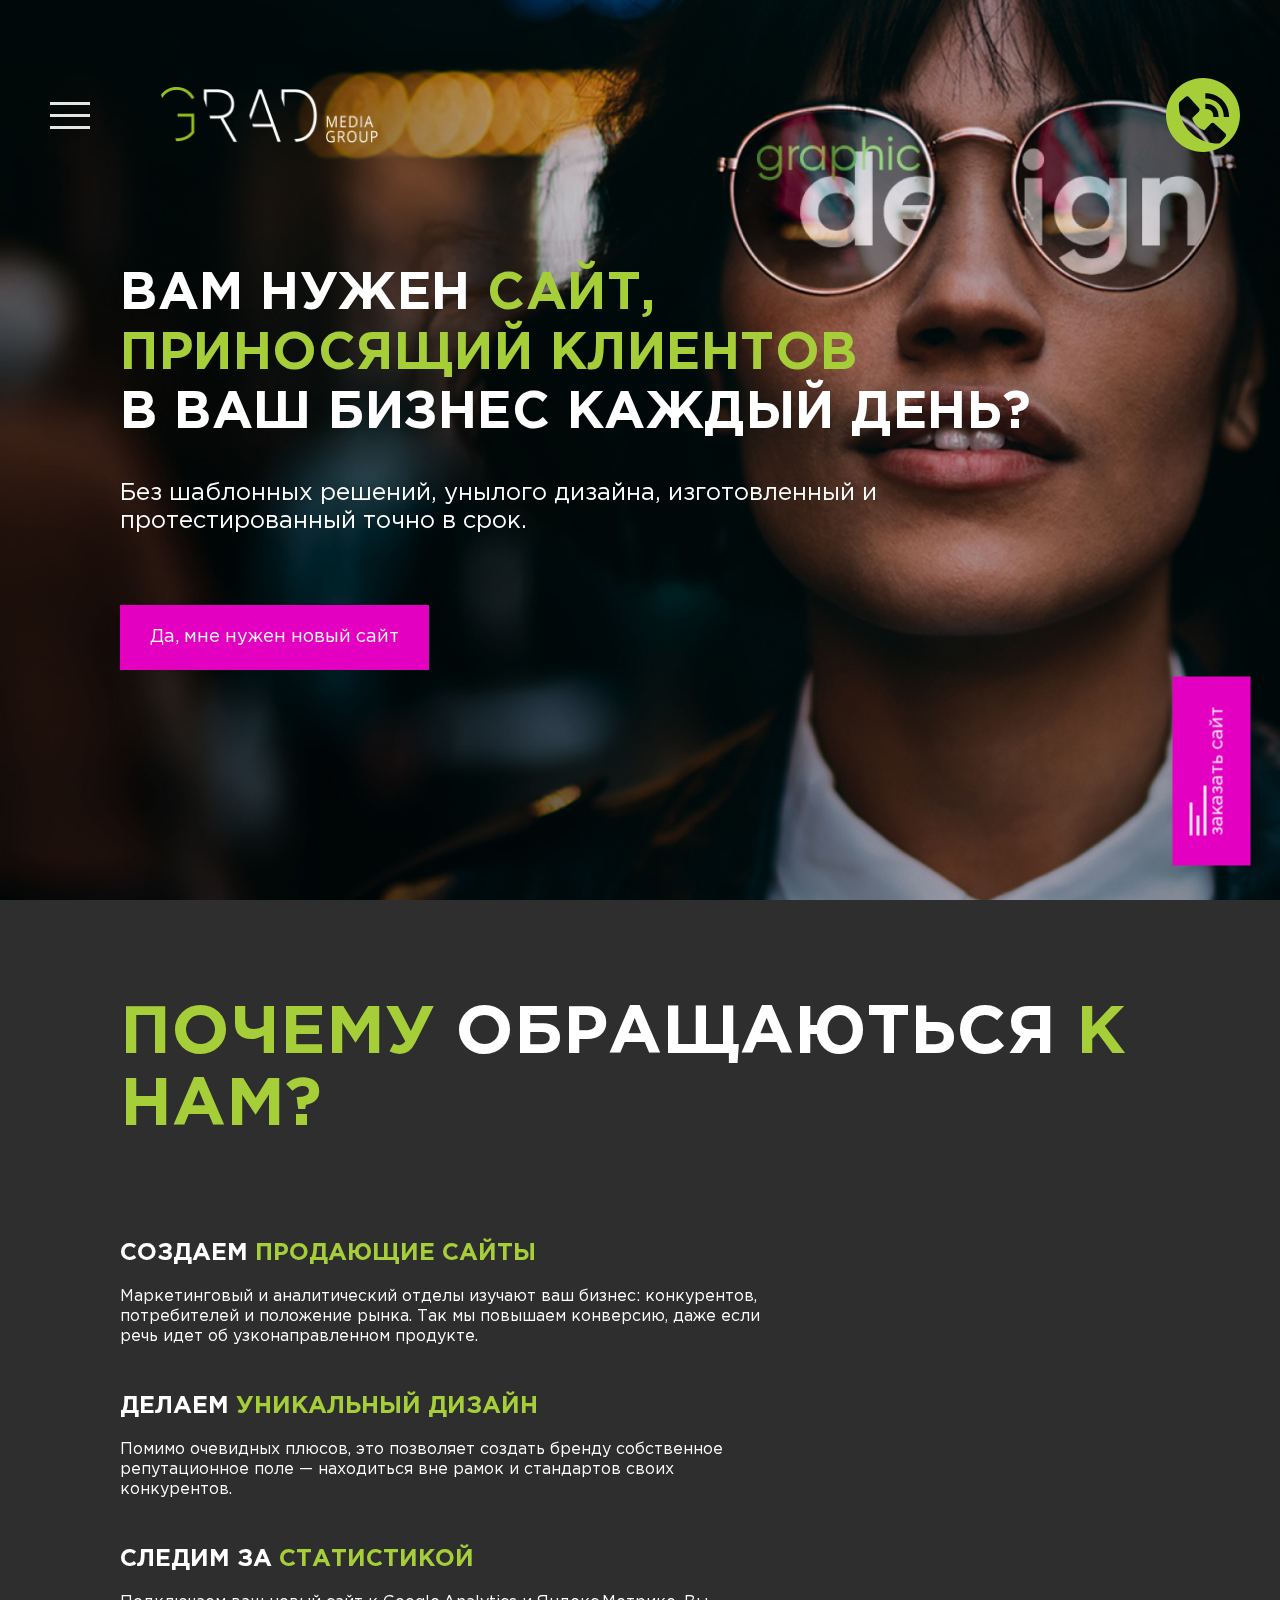
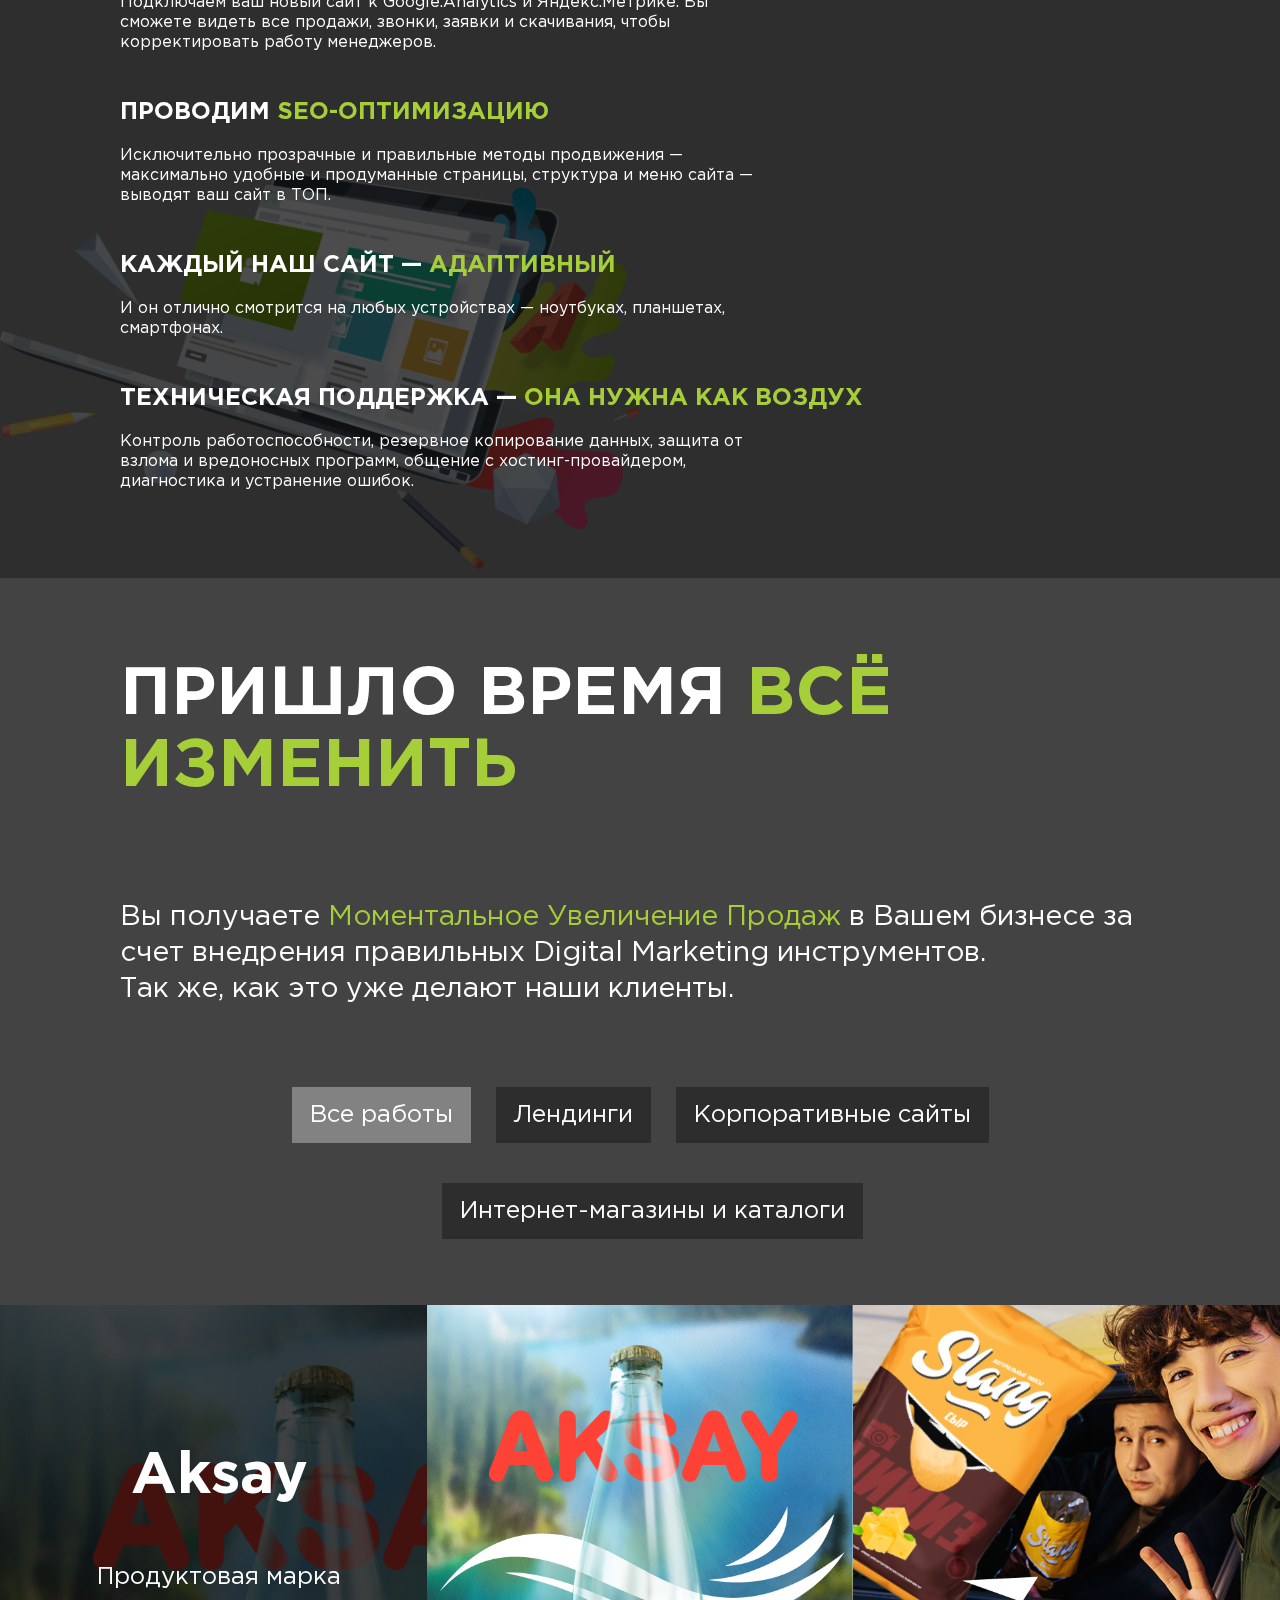
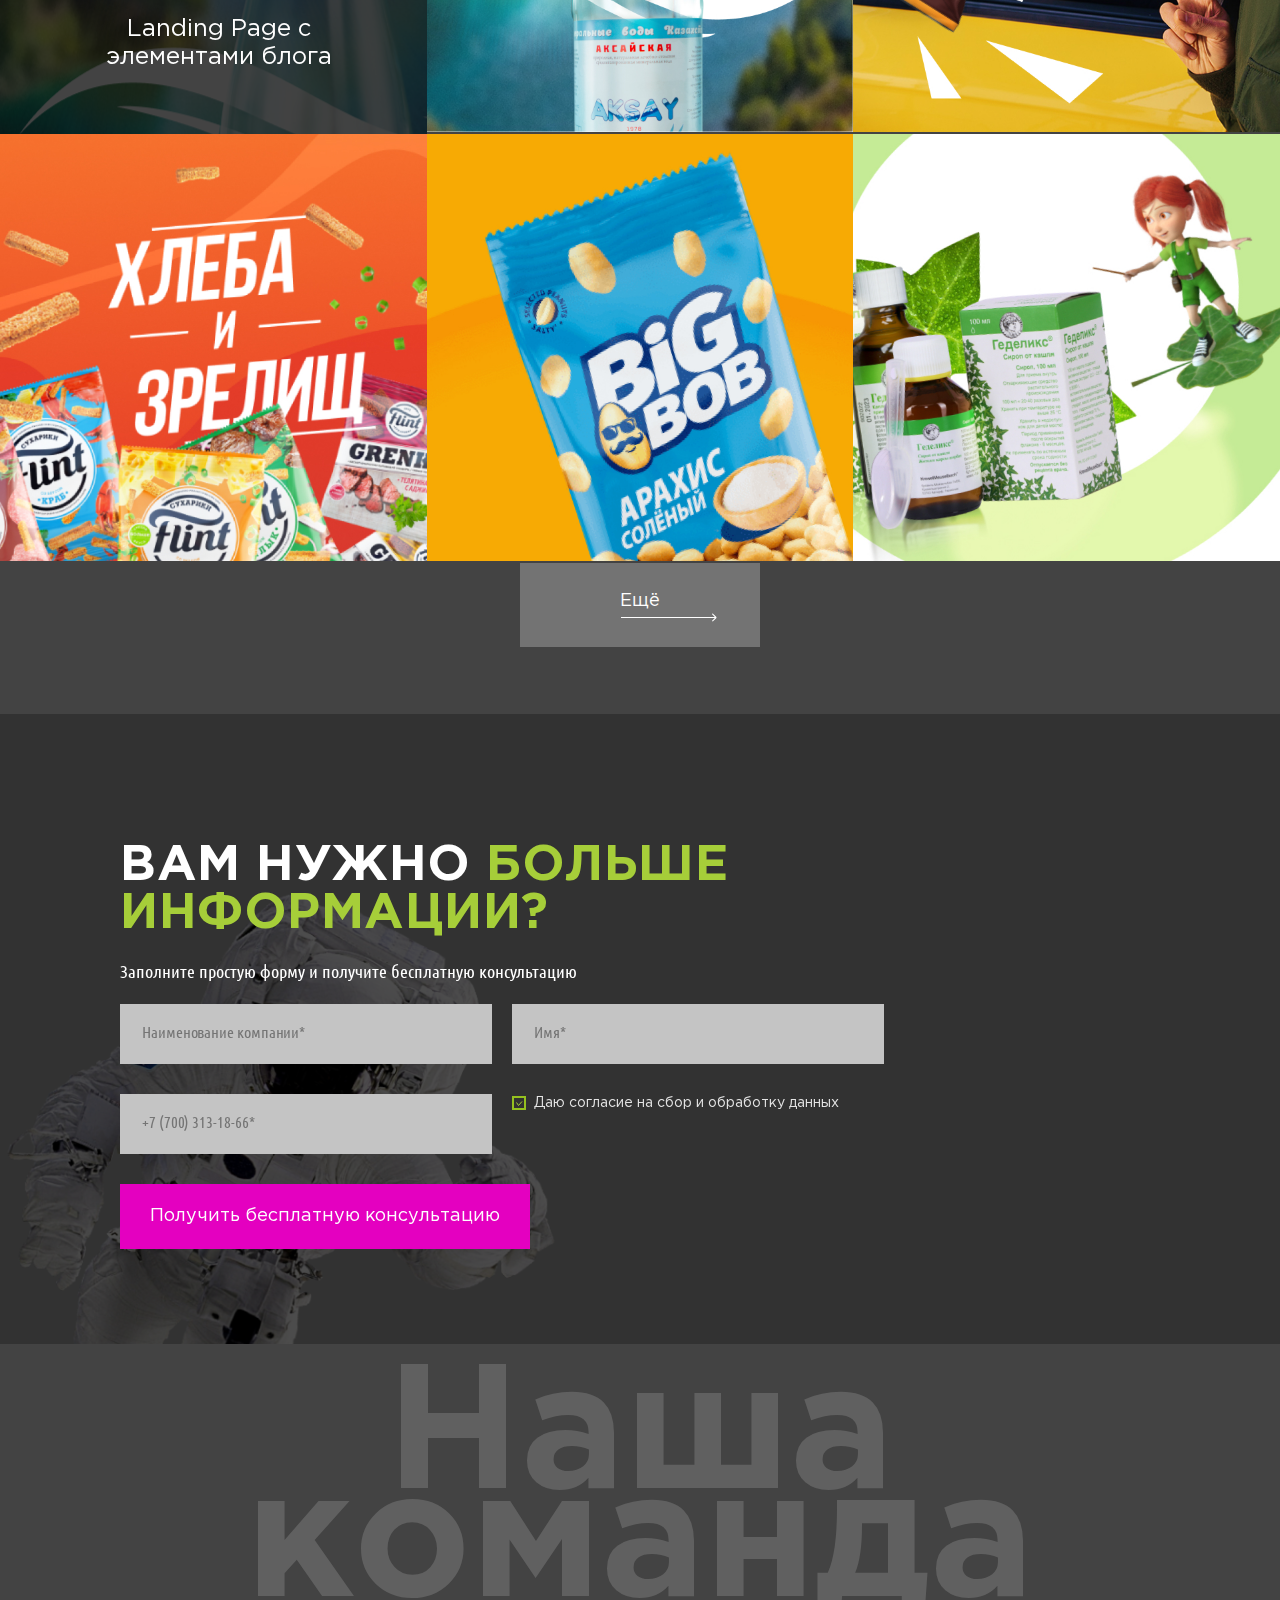
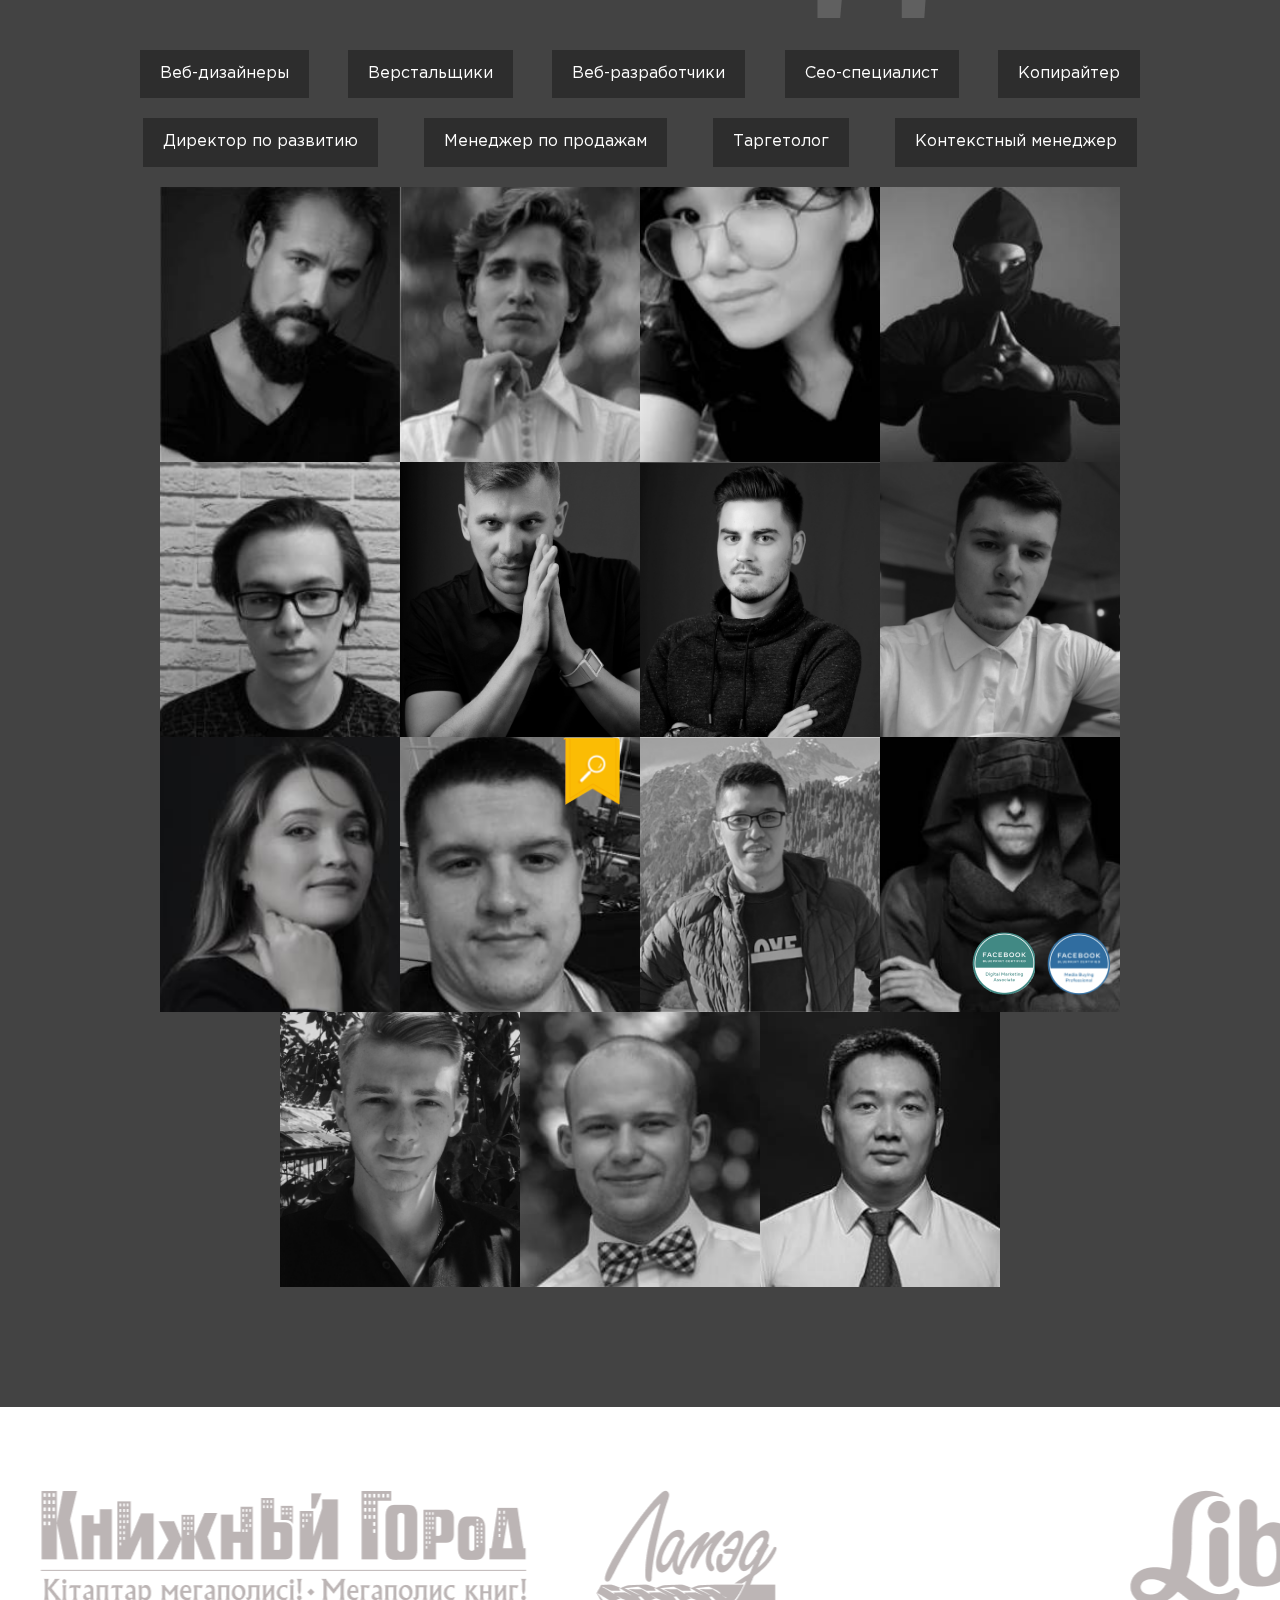
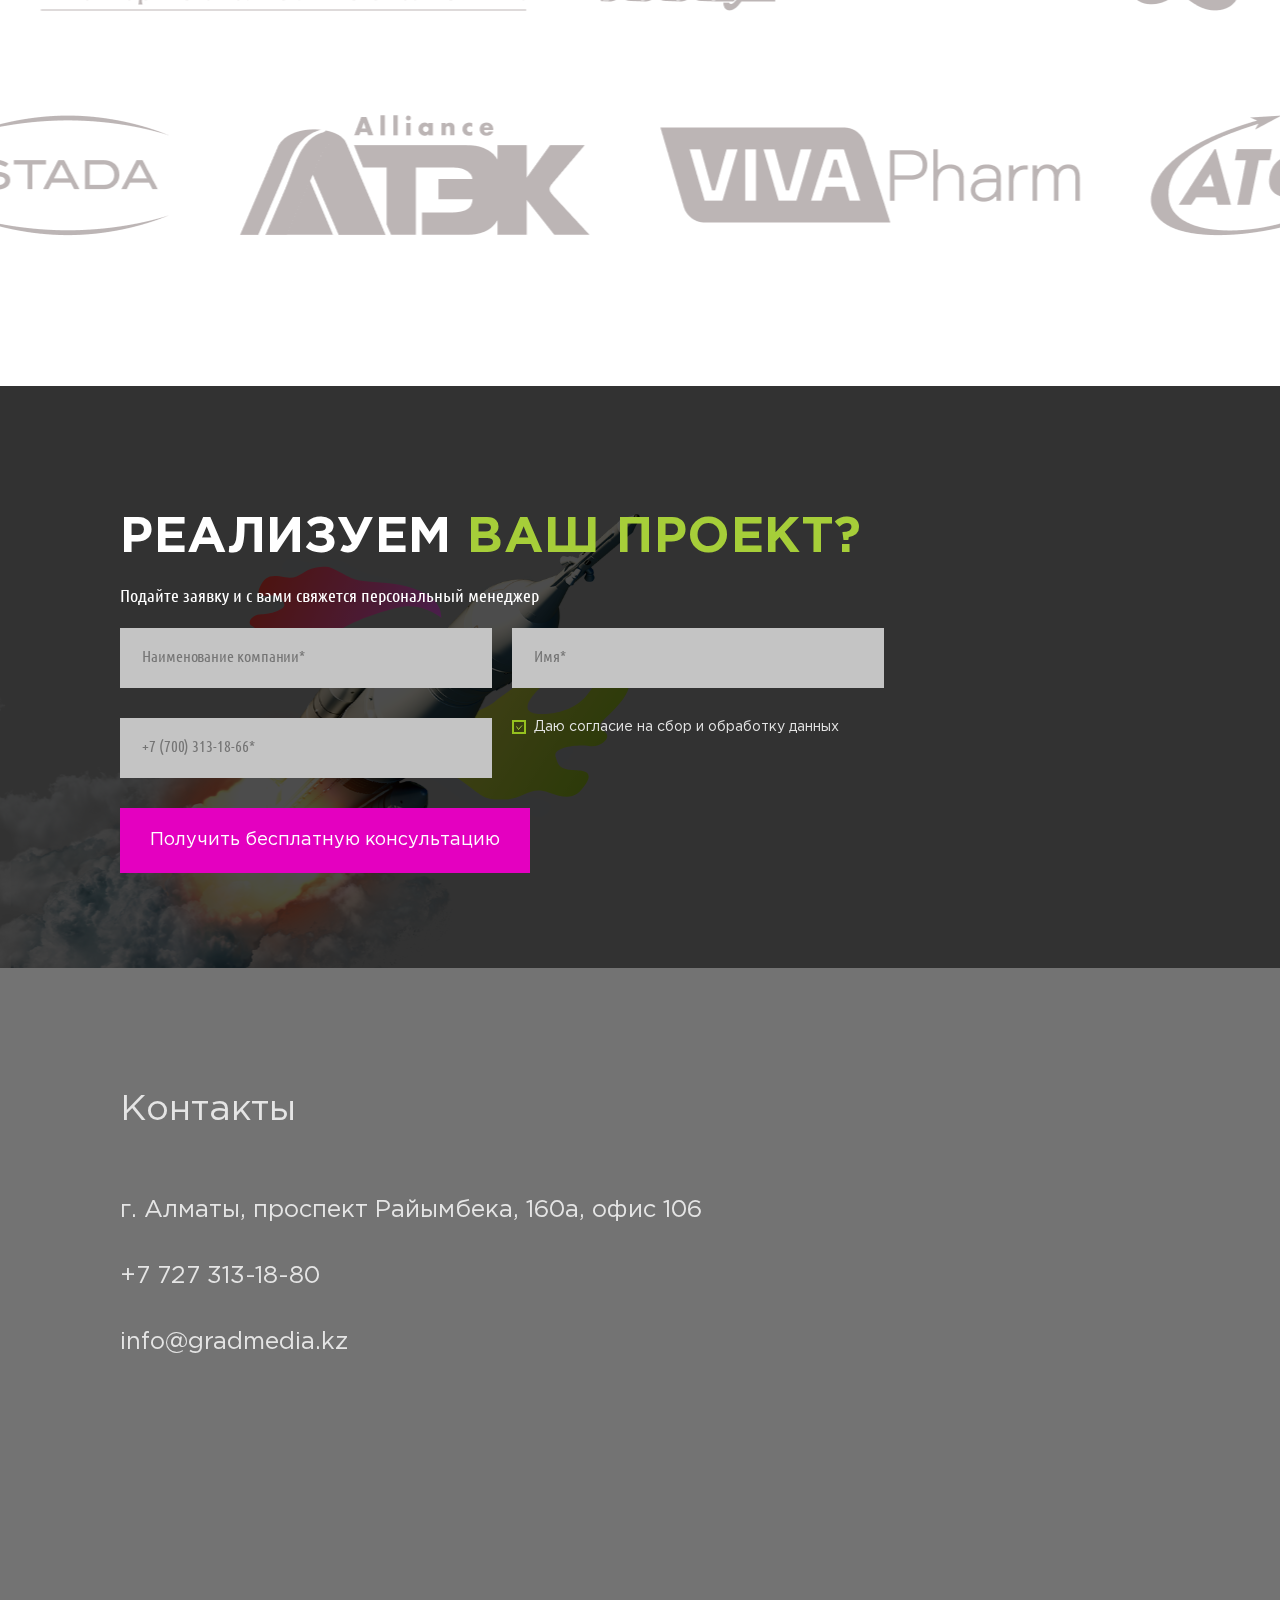
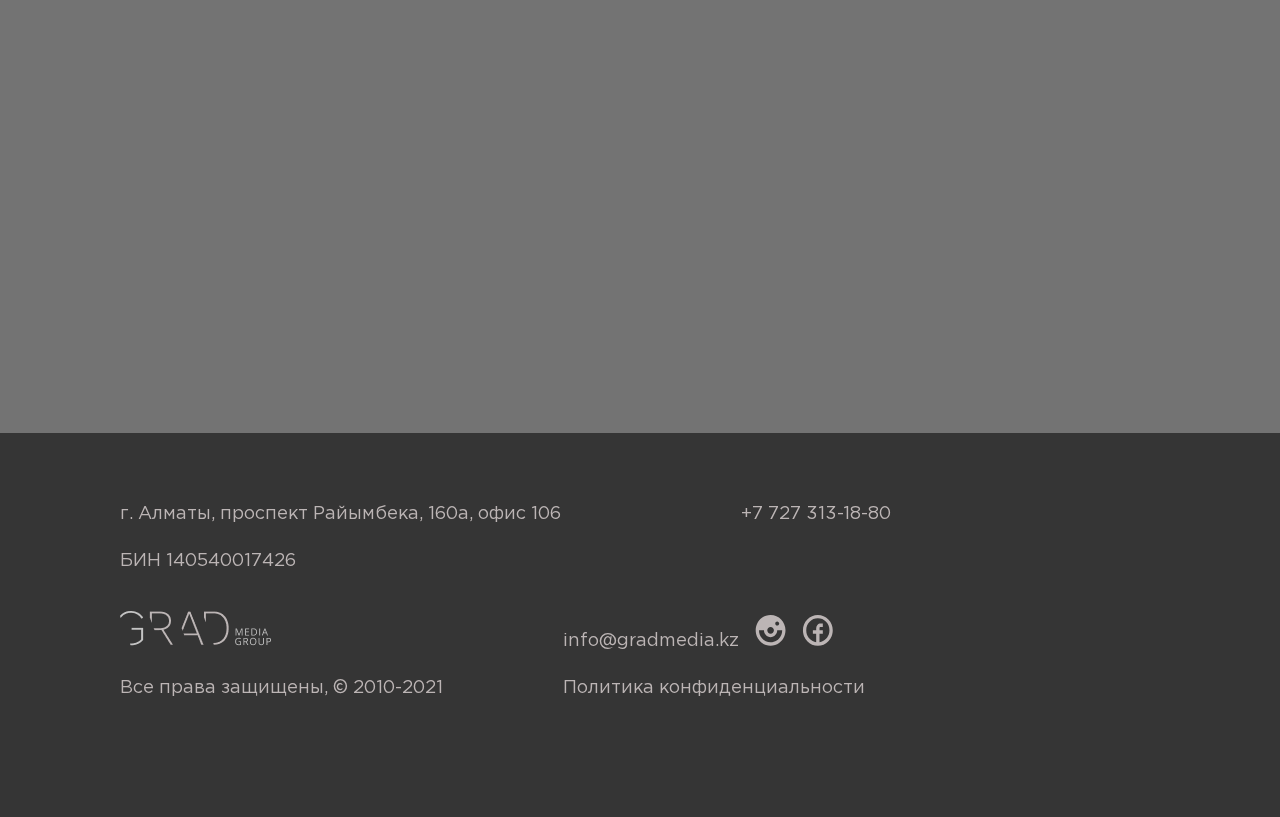
==== commit 796516c2: "portfolio-block" ====
--- a/index.html
+++ b/index.html
@@ -35,8 +35,6 @@
         <div class="menu" id="menu">
           <div class="burger" id="burger"></div>
         </div>
-
-        <a href="index.html" class="link-main">вернуться на главную</a>
         <div class="call" id="callback"></div>
       </div>
       <button class="btn btn__order">
@@ -153,37 +151,40 @@
           </li>
         </ul>
       </div>
-      <ul class="section__row">
-        <li class="portfolio__box visible" data-work="landings">
-          <img src="img/aksay.jpg" alt="" class="portfolio__box-img portfolio__box-img_opacity">
-          <div class="portfolio__box-text">
-            <p class="box__title">Aksay</p>
-            <p class="box__text">Продуктовая марка</p>
-            <p class="box__text">Landing Page с элементами блога</p>
-          </div>
-          <a href="" class="portfolio__box-link"></a>
-        </li>
-        <li class="portfolio__box visible" data-work="landings">
-          <img src="img/aksay.jpg" alt="" class="portfolio__box-img">
-          <a href="" class="portfolio__box-link"></a>
-        </li>
-        <li class="portfolio__box visible" data-work="corporate">
-          <img src="img/slang.jpg" alt="" class="portfolio__box-img">
-          <a href="" class="portfolio__box-link"></a>
-        </li>
-        <li class="portfolio__box visible" data-work="landings">
-          <img src="img/fling.jpg" alt="" class="portfolio__box-img">
-          <a href="" class="portfolio__box-link"></a>
-        </li>
-        <li class="portfolio__box visible" data-work="stores">
-          <img src="img/bigbob.jpg" alt="" class="portfolio__box-img">
-          <a href="" class="portfolio__box-link"></a>
-        </li>
-        <li class="portfolio__box visible" data-work="stores">
-          <img src="img/gedeliks.jpg" alt="" class="portfolio__box-img">
-          <a href="" class="portfolio__box-link"></a>
-        </li>
-      </ul>
+
+<div class="container-fluid">
+        <div class="row row-col-4 row-cols-3 justify-content-center">
+          <div class="col col-3 col-xl-4 col-xxl-auto portfolio__box visible" data-work="landings">
+            <img src="img/aksay.jpg" alt="" class="portfolio__box-img portfolio__box-img_opacity">
+            <div class="portfolio__box-text col-12 col-lg-8">
+              <p class="box__title">Aksay</p>
+              <p class="box__text">Продуктовая марка</p>
+              <p class="box__text">Landing Page с элементами блога</p>
+            </div>
+            <a href="" class="portfolio__box-link"></a>
+          </div>
+          <div class="col col-3 col-xl-4 col-xxl-auto portfolio__box visible" data-work="landings">
+            <img src="img/aksay.jpg" alt="" class="portfolio__box-img">
+            <a href="" class="portfolio__box-link"></a>
+          </div>
+          <div class="col col-3 col-xl-4 col-xxl-auto portfolio__box visible" data-work="corporate">
+            <img src="img/slang.jpg" alt="" class="portfolio__box-img">
+            <a href="" class="portfolio__box-link"></a>
+          </div>
+          <div class="col col-3 col-xl-4 col-xxl-auto portfolio__box visible" data-work="landings">
+            <img src="img/fling.jpg" alt="" class="portfolio__box-img">
+            <a href="" class="portfolio__box-link"></a>
+          </div>
+          <div class="col col-3 col-xl-4 col-xxl-auto portfolio__box visible" data-work="stores">
+            <img src="img/bigbob.jpg" alt="" class="portfolio__box-img">
+            <a href="" class="portfolio__box-link"></a>
+          </div>
+          <div class="col col-3 col-xl-4 col-xxl-auto portfolio__box visible" data-work="stores">
+            <img src="img/gedeliks.jpg" alt="" class="portfolio__box-img">
+            <a href="" class="portfolio__box-link"></a>
+          </div>
+        </div>
+</div>
       <div class="section__row">
         <a href="" class="arrow__link">
           <span>Ещё</span>
--- a/css/style.css
+++ b/css/style.css
@@ -36,6 +36,7 @@
   --litedark: #737373;
   --liteblack: #323232;
   --black: #353535;
+  --blackdark: #000000;
 }
 
 * {
@@ -50,6 +51,11 @@
   margin: 0;
   padding: 0;
   list-style: none;
+}
+
+ol {
+  margin: 0;
+  padding: 0 20px;
 }
 
 img {
@@ -220,8 +226,8 @@
 
 .link-main {
   position: fixed;
-  display: none;
   left: 50%;
+  text-align: center;
   transform: translateX(-50%);
   font-family: 'Ubuntu', sans-serif;
   font-weight: 400;
@@ -413,6 +419,7 @@
   margin: 20px 0;
   padding: 0 18px;
   background-color: var(--dark);
+  cursor: pointer;
 }
 
 .portfolio__item:not(:first-child) {
@@ -426,6 +433,7 @@
 }
 
 .portfolio__box {
+  padding: 0;
   position: relative;
   overflow: hidden;
   margin-bottom: -3px;
@@ -468,6 +476,12 @@
 .portfolio__box:hover .portfolio__box-img,
 .portfolio__box:focus .portfolio__box-img {
   transform: scale(1.2, 1.2);
+}
+
+.portfolio__box-link {
+  position: absolute;
+  width: 100%;
+  height: 100%;
 }
 
 .arrow__link {
@@ -637,6 +651,7 @@
   background: var(--dark);
   padding: 15px 20px;
   transition: all .3s ease-in-out;
+  cursor: pointer;
 }
 
 .staff__item:hover {
@@ -952,9 +967,9 @@
   text-align: center;
   background: var(--white);
   transform: translate(-50%, -50%);
-  transition-property: visibility, opacity;
+  /* transition-property: visibility, opacity;
   transition-timing-function: ease-in-out;
-  transition-duration: .3s;
+  transition-duration: .3s; */
 }
 
 .active {
@@ -1075,7 +1090,7 @@
 
   .hero {
     padding-top: 230px;
-    min-height: 650px;
+    min-height: 700px;
   }
 
   .check__lable {
@@ -1105,6 +1120,10 @@
     justify-content: center;
   }
 
+  .portfolio__box-text {
+    top: 20%;
+  }
+
   .footer__row {
     justify-content: space-between;
     align-items: flex-start;
@@ -1168,6 +1187,21 @@
   .section__title {
     font-size: 50px;
     line-height: 62px;
+  }
+
+  .portfolio__box-text {
+    top: 10%;
+  }
+
+  .box__title {
+    margin: 5px 0;
+    font-size: 38px;
+    line-height: 22px;
+  }
+
+  .box__text {
+    font-size: 18px;
+    line-height: 24px;
   }
 
   .footer__logo-block {
@@ -1218,19 +1252,7 @@
     padding: 32px 15px;
   }
 
-  /* .container {
-    padding: 0 60px;
-  } */
-
-  /* .call {
-    width: 56px;
-    height: 56px;
-    right: 15px;
-  } */
-
   .section__title {
-    /* font-size: 42px;
-    line-height: 48px; */
     text-shadow: 3px 3px 3px black;
   }
 
@@ -1238,7 +1260,7 @@
     font-size: 98px;
     line-height: 86px;
     text-shadow: 3px 3px 3px black;
-}
+  }
 
   [class*="staff__photo"] {
     width: 190px;
@@ -1252,9 +1274,7 @@
   .modal__row {
     flex-direction: column;
   }
-/* } */
-
-/* @media (max-width: 820px) { */
+
   .container {
     padding: 0 20px;
   }
@@ -1311,10 +1331,6 @@
     padding-top: 0;
   }
 
-  /* .project__bg {
-    height: 30px;
-  } */
-
   .section__bg {
     height: 30px;
   }
@@ -1397,11 +1413,6 @@
     line-height: 18px;
   }
 
-  .portfolio__box-img {
-    width: 100px;
-    height: 100px;
-  }
-
   .arrow__link {
     padding: 14px 50px 30px 28px;
     font-size: 14px;
@@ -1462,13 +1473,19 @@
   }
 
   .box__title {
-    margin: 15px 0;
-    font-size: 36px;
-    line-height: 48px;
+    margin: 5px 0;
+    font-size: 18px;
+    line-height: 22px;
+  }
+
+  .box__text {
+    font-size: 14px;
+    line-height: 18px;
   }
 
   .portfolio__box-text {
     left: 0;
+    top: 10%;
   }
 
   [class*="main-modal"] {
@@ -1503,7 +1520,27 @@
 
   .btn__row {
     margin-top: 150px;
-}
+  }
+
+  .box__title {
+    margin: 0;
+    font-size: 14px;
+    line-height: 16px;
+  }
+
+  .box__text {
+    margin: 0;
+    font-size: 12px;
+    line-height: 16px;
+  }
+}
+
+@media (max-width: 420px) {
+  .box__text {
+    margin: 0;
+    font-size: 8px;
+    line-height: 10px;
+  }
 }
 
 /* index.html-animation */
@@ -1529,7 +1566,7 @@
     transform: rotate(0deg);
     width: 134px;
     height: 12px;
-    background: url(../img/arrow.png) left center no-repeat;
+    background: url('../img/arrow.png') left center no-repeat;
     background-size: contain;
 }
 
@@ -1563,12 +1600,554 @@
 
 /* -----------------------------------contacts.html style -----------------------------------*/
 .section__grad {
-  padding: 120px 0 250px;
+  padding: 12vw 0 25vw;
 }
 
 .contacts-title {
-  margin-bottom: 150px;
   text-align: center;
   font-weight: 300;
   font-size: 3vw;
 }
+
+.section__contacts_bottom {
+  margin-bottom: 20vw;
+}
+
+.contacts__block {
+  padding: 6vw 3vw;
+}
+
+/* -----------------------------404.html----------------------------------------- */
+.error__title {
+  text-align: right;
+  font-size: 144px;
+  line-height: 80px;
+  margin: 60px 0 0;
+}
+
+.error__text {
+  text-align: right;
+}
+
+.error__work {
+  margin-top: 150px;
+}
+
+.error__btn {
+  margin-bottom: 50px;
+}
+
+/* -------------------------------------------------k-generation.html-style------------------------- */
+.main-k-generation {
+  background: #0E0E0E;
+}
+
+.k-generation__hero {
+  height: 100%;
+  padding-top: 180px;
+  background: linear-gradient(180deg, rgba(0, 0, 0, 0) 0%, #0E0E0E 100%), url('../img/plane.png') center center no-repeat;
+  background-size: cover;
+  padding-bottom: 60px;
+}
+
+.hero-logo {
+  filter: brightness(1.2);
+}
+
+.ubuntu__title {
+  margin-top: 60px;
+  text-align: center;
+  font-family: 'Ubuntu', sans-serif;
+  font-weight: 400;
+  font-style: normal;
+  font-size: 35px;
+  line-height: 40px;
+  text-transform: uppercase;
+}
+
+.work__list {
+  z-index: 1;
+  margin-top: 80px;
+  font-family: 'Ubuntu', sans-serif;
+  font-weight: 400;
+  font-size: 24px;
+  line-height: 28px;
+  font-style: normal;
+}
+
+.work__list-title {
+  font-weight: 700;
+  text-transform: uppercase;
+}
+
+.work__item-text {
+  margin: 5px 0;
+}
+
+.work__item {
+  margin-top: 25px;
+}
+
+.work__item-marker {
+  position: relative;
+  width: 10px;
+  height: 10px;
+  padding-right: 20px;
+}
+
+.work__item-marker::after {
+  position: absolute;
+  content: '';
+  top: 50%;
+  transform: translateY(-50%);
+  width: 10px;
+  height: 10px;
+  background: var(--green2);
+}
+
+/* work-done */
+.work-done {
+  background: linear-gradient(360deg, rgba(0, 0, 0, 0) 0%, #0E0E0E 100%), url('../img/shutterstock.png') 1100px  460% no-repeat, url('../img/shutterstock.png') 1500px no-repeat, url('../img/shutterstock.png') left top repeat;
+  mix-blend-mode: lighten;
+}
+
+.ubuntu__title-list {
+  text-align: left;
+}
+
+.generation-menu__img {
+  margin: 50px 0;
+  width: 100%;
+  cursor: pointer;
+}
+
+.generation-info__img {
+  margin-top: 50px;
+}
+
+.generation-info__img:last-child {
+  margin-top: 15px;
+  margin-bottom: 50px;
+}
+
+.design__img {
+  margin-top: 25px;
+}
+
+.layout__item {
+  margin-top: 95px;
+}
+
+.leyout-block {
+  position: relative;
+  padding: 20px 0;
+}
+
+.leyout-block::after {
+  position: absolute;
+  content: '';
+  top: 0;
+  left: -20px;
+  height: 100%;
+  width: 100vw;
+  background: rgba(196, 196, 196, 0.2);
+  box-sizing: border-box;
+  box-shadow: inset 1px 15px 10px rgba(0, 0, 0, 0.15);
+}
+
+.layout__img-notebook {
+  height: 500px;
+  width: 900px;
+  background: url('../img/layout-notebook.png') center center no-repeat;
+  background-size: contain;
+}
+
+.layout__img-tab {
+  position: relative;
+  height: 420px;
+  width: 270px;
+  background: url('../img/tab.png') center center no-repeat;
+  background-size: contain;
+}
+
+.layout__img-telephone {
+  position: relative;
+  height: 235px;
+  width: 145px;
+  background: url('../img/tab-img.png') center bottom no-repeat;
+  background-size: contain;
+}
+
+.wp__container {
+  padding: 50px 0 150px;
+}
+
+.work__item::marker {
+  font-size: 28px;
+  font-weight: 700;
+}
+
+.back {
+  width: 100%;
+  padding: 80px;
+  text-align: center;
+  background: #232323;
+}
+
+.btn-back {
+  padding: 20px 35px;
+  background: var(--green);
+  color: var(--white);
+  font-size: 26px;
+  line-height: 25px;
+  text-align: center;
+  text-transform: uppercase;
+}
+
+.section__bg-error {
+  background: url('../img/layer1.png') center bottom no-repeat;
+  background-size: contain;
+}
+
+@media (max-width: 992px) {
+  .work__logo {
+    display: none;
+  }
+
+  .k-generation__hero {
+    padding-top: 95px;
+  }
+
+  .generation-menu__img {
+    margin: 20px 0;
+}
+
+  .ubuntu__title {
+    font-size: 26px;
+    line-height: 36px;
+  }
+
+  .work__list {
+    font-size: 18px;
+    line-height: 24px;
+  }
+
+  .work__item::marker {
+    font-size: 22px;
+  }
+
+  .layout__img-notebook {
+    height: 270px;
+  }
+
+  .layout__img-tab {
+    height: 393px;
+    width: 217px;
+  }
+
+  .btn-back {
+    padding: 14px 35px;
+    font-size: 16px;
+  }
+
+
+  .generation-info__img:last-child {
+    margin-top: 6px;
+    margin-bottom: 0px;
+  }
+
+
+
+}
+
+@media (max-width: 576px) {
+
+  .work__row_overflow {
+    overflow: auto;
+  }
+
+  .generation-menu__img:hover,
+  .generation-menu__img:focus,
+  .generation-info__img:focus,
+  .generation-info__img:hover,
+  .design__img:focus,
+  .design__img:hover {
+    transform: scale(2);
+    transform-origin: top left;
+  }
+}
+
+/* --------------------------------Royal Med.html-style------------------------- */
+.header-mr {
+  background: linear-gradient(180deg, rgba(0, 0, 0, 0.83) 0%, rgba(0, 0, 0, 0) 100%);
+}
+
+.rm__hero {
+  position: relative;
+  height: 100%;
+  background: url('../img/rm1.png') center center no-repeat;
+  background-size: cover;
+}
+
+.work__text_black {
+  color: var(--blackdark);
+}
+
+.rm-hero__bg_bottom {
+  position: absolute;
+  bottom: 0;
+  left: 0;
+  width: 100%;
+  height: 340px;
+  background: linear-gradient(180deg, rgba(225, 162, 126, 0) 0%, #DFA37A 99.48%);
+}
+
+.main-rm {
+  background: linear-gradient(180deg, #DBA574 0%, #F39A9A 100%);
+}
+
+.work-performed {
+  position: relative;
+  overflow: hidden;
+}
+
+.rm__hero-bg {
+  position: absolute;
+  width: 100%;
+  height: 100%;
+  top: 26%;
+  background: url('../img/Asset.png') right top no-repeat;
+  z-index: 0;
+}
+
+.background-container {
+  position: relative;
+  overflow: hidden;
+
+}
+
+.work-performed__bg {
+  position: absolute;
+  width: 100%;
+  height: 100%;
+  top: 0;
+  right: -15%;
+  background: url('../img/Asset.png') left center no-repeat;
+  z-index: 0;
+  transform: rotate(-157.78deg);
+}
+
+.work-performed__bg2 {
+  position: absolute;
+  width: 100%;
+  height: 100%;
+  top: 16%;
+  left: -10%;
+  background: url('../img/Asset.png') right top no-repeat;
+  z-index: 0;
+  transform: scaleX(-1);
+}
+
+.container-work {
+  padding: 0 250px;
+}
+
+@media (max-width: 1600px) {
+  .container-work {
+    padding: 0;
+  }
+
+  .work-performed__bg2,
+  .work-performed__bg,
+  .rm__hero-bg {
+    filter: opacity(0.5);
+    background-size: contain;
+  }
+}
+
+/*---------------------------------------- kfw.html-style-------------------------------------------- */
+.main-kfw {
+  background: var(--blackdark);
+  overflow: hidden;
+}
+
+.kfw__hero {
+  height: 100%;
+  background: linear-gradient(0deg, #000000 3.05%, rgba(0, 0, 0, 0) 37.96%), url('../img/kfw-hero.png') center top no-repeat;
+  background-size: contain;
+}
+
+.neon__container {
+  position: relative;
+  padding: 100px 150px;
+}
+
+.neon__container::before {
+  position: absolute;
+  content: '';
+  left: -45%;
+  top: -20%;
+  width: 120%;
+  height: 150%;
+  background: url('../img/neon.png') left top no-repeat;
+  background-size: contain;
+}
+
+.neon__container::after {
+  position: absolute;
+  content: '';
+  top: 0;
+  left: 35%;
+  width: 100%;
+  height: 100%;
+  background: url('../img/multidevices.png') center bottom no-repeat;
+  background-size: content;
+}
+
+.underline {
+  text-decoration: underline;
+}
+
+.bitrix__container {
+  overflow: hidden;
+  width: 100%;
+  height: 100%;
+  background: url('../img/crm-bg.png') center center no-repeat;
+  background-size: cover;
+  margin-bottom: 170px;
+}
+
+.bitrix__img {
+  margin-top: 90px;
+  margin-bottom: 450px;
+}
+
+@media (max-width:1800px) {
+  .neon__container {
+    padding: 100px;
+  }
+
+  .neon__container::before {
+    position: absolute;
+    content: '';
+    left: -45%;
+    top: -10%;
+    width: 130%;
+    height: 150%;
+    background: url('../img/neon.png') left top no-repeat;
+    background-size: contain;
+  }
+}
+
+@media (max-width:1600px) {
+  .neon__container {
+    padding: 100px;
+  }
+
+  .neon__container::after {
+    left: 50%;
+  }
+
+  .neon__container::before {
+    left: -45%;
+    top: -20%;
+    width: 130%;
+    height: 150%;
+    background: url('../img/neon.png') left top no-repeat;
+    background-size: contain;
+  }
+}
+
+@media (max-width:1200px) {
+  .neon__container {
+    padding: 80px;
+  }
+
+  .neon__container::after {
+    left: 50%;
+  }
+
+  .neon__container::before {
+    left: -50%;
+    top: -14%;
+    width: 150%;
+    height: 170%;
+    background: url('../img/neon.png') left top no-repeat;
+    background-size: contain;
+  }
+}
+
+@media (max-width:992px) {
+  .neon__container {
+    padding: 0 20px;
+    z-index: 2;
+  }
+
+  .neon__container::after {
+    display: none;
+  }
+
+  .neon__container::before {
+    left: 0;
+    top: 0;
+    width: 100%;
+    height: 100%;
+    background: url('../img/neon.png') left top no-repeat;
+    background-size: contain;
+    z-index: -1;
+    filter: invert(1);
+  }
+}
+
+/* ----------------------------------------------kmc.html-style----------------------------------- */
+.kmc__hero {
+  position: relative;
+  height: 100%;
+  background: url('../img/kmc-bg.png') center center no-repeat;
+  background-size: cover;
+}
+
+.kmc-hero__bg_bottom {
+  position: absolute;
+  bottom: 0;
+  left: 0;
+  height: 50%;
+  width: 100%;
+  background: linear-gradient(180deg, rgba(0, 0, 0, 0) 0%, #000000 100%);
+  background-blend-mode: darken;
+}
+
+.kmc__bg {
+  background: url('../img/kmc-bg2.png') center 120px;
+  background-size: cover;
+}
+
+.design__img-kmc {
+  position: relative;
+}
+
+.design__img-kmc::before {
+  position: absolute;
+  content: url('../img/elips.png');
+  top: 0;
+  left: 0;
+  width: 1000px;
+  height: 100px;
+}
+
+.kmc-gadget {
+  position: relative;
+}
+
+.kmc-gadget::after {
+  position: absolute;
+  content: '';
+  top: -80%;
+  left: 0;
+  right: 0;
+  bottom: 0;
+  width: 100%;
+  height: 500px;
+  background: url('../img/kmc-devices.png') center top no-repeat;
+  background-size: contain;
+}
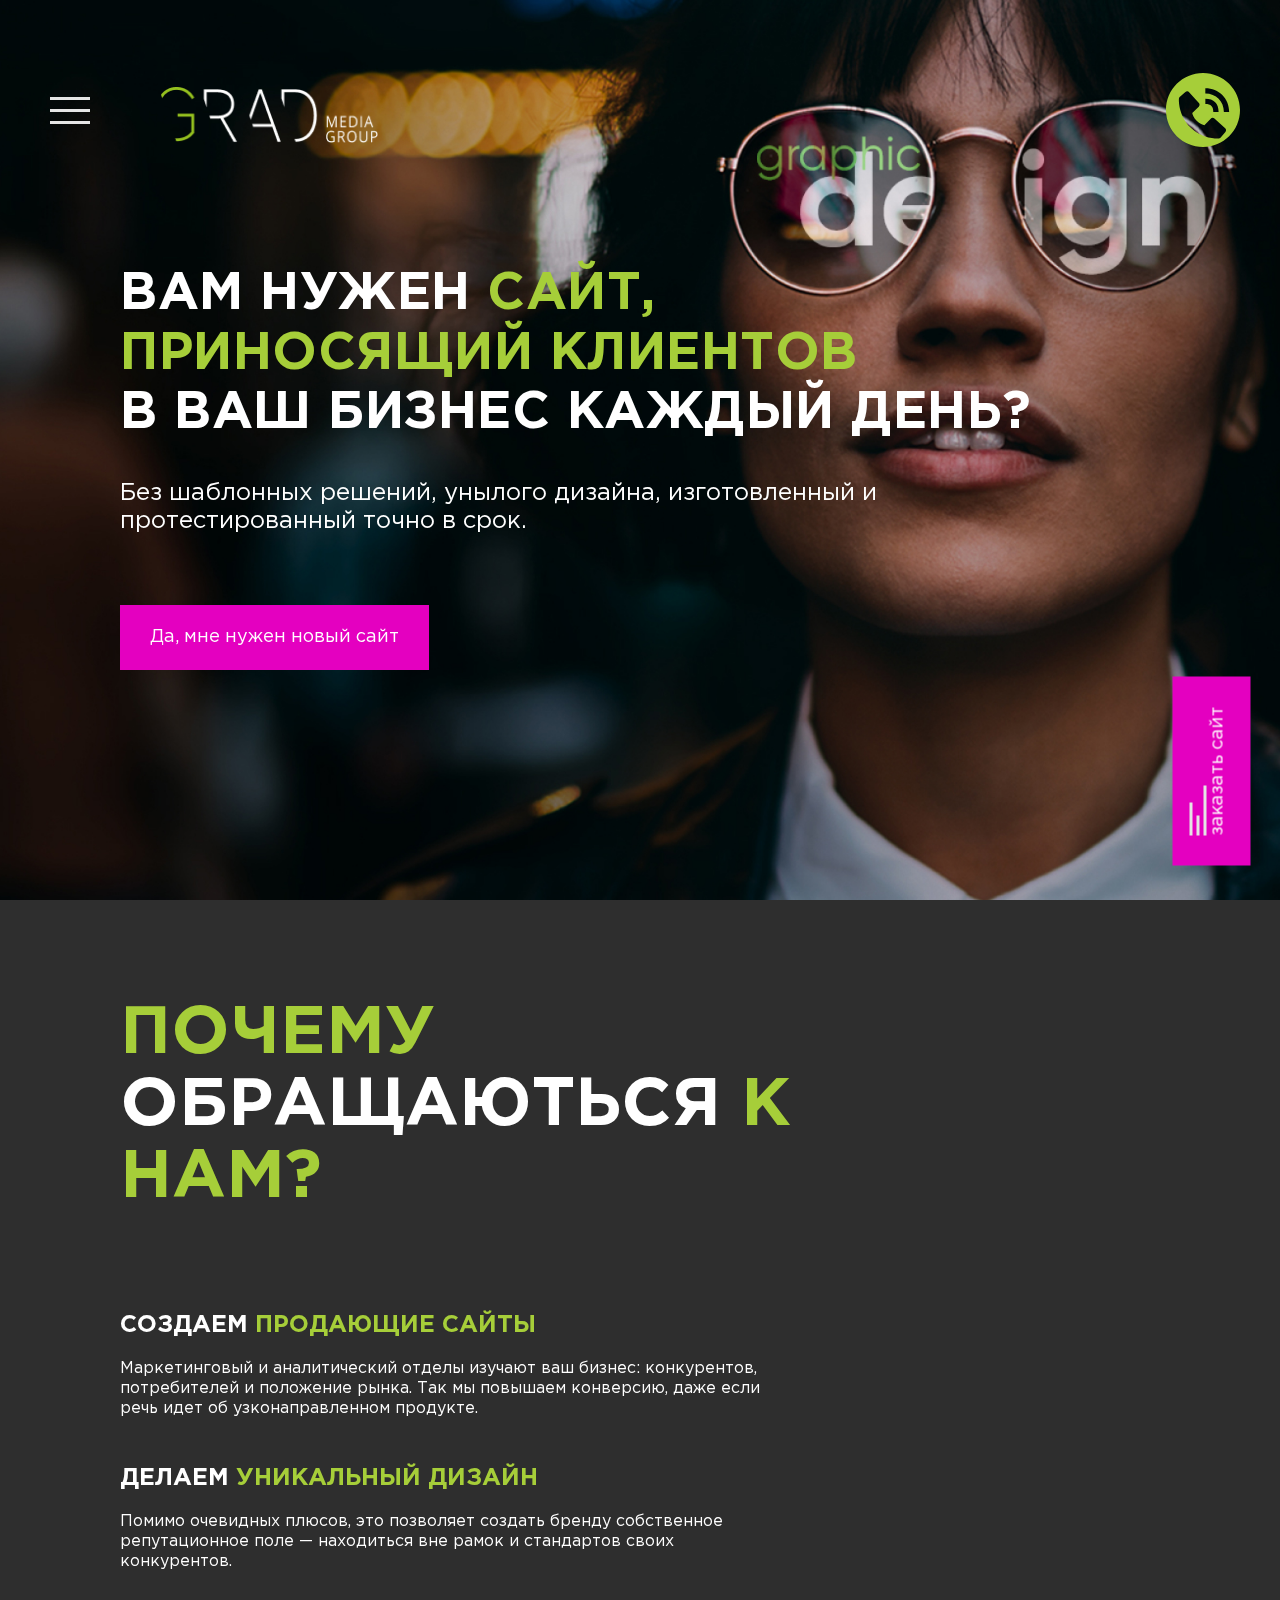
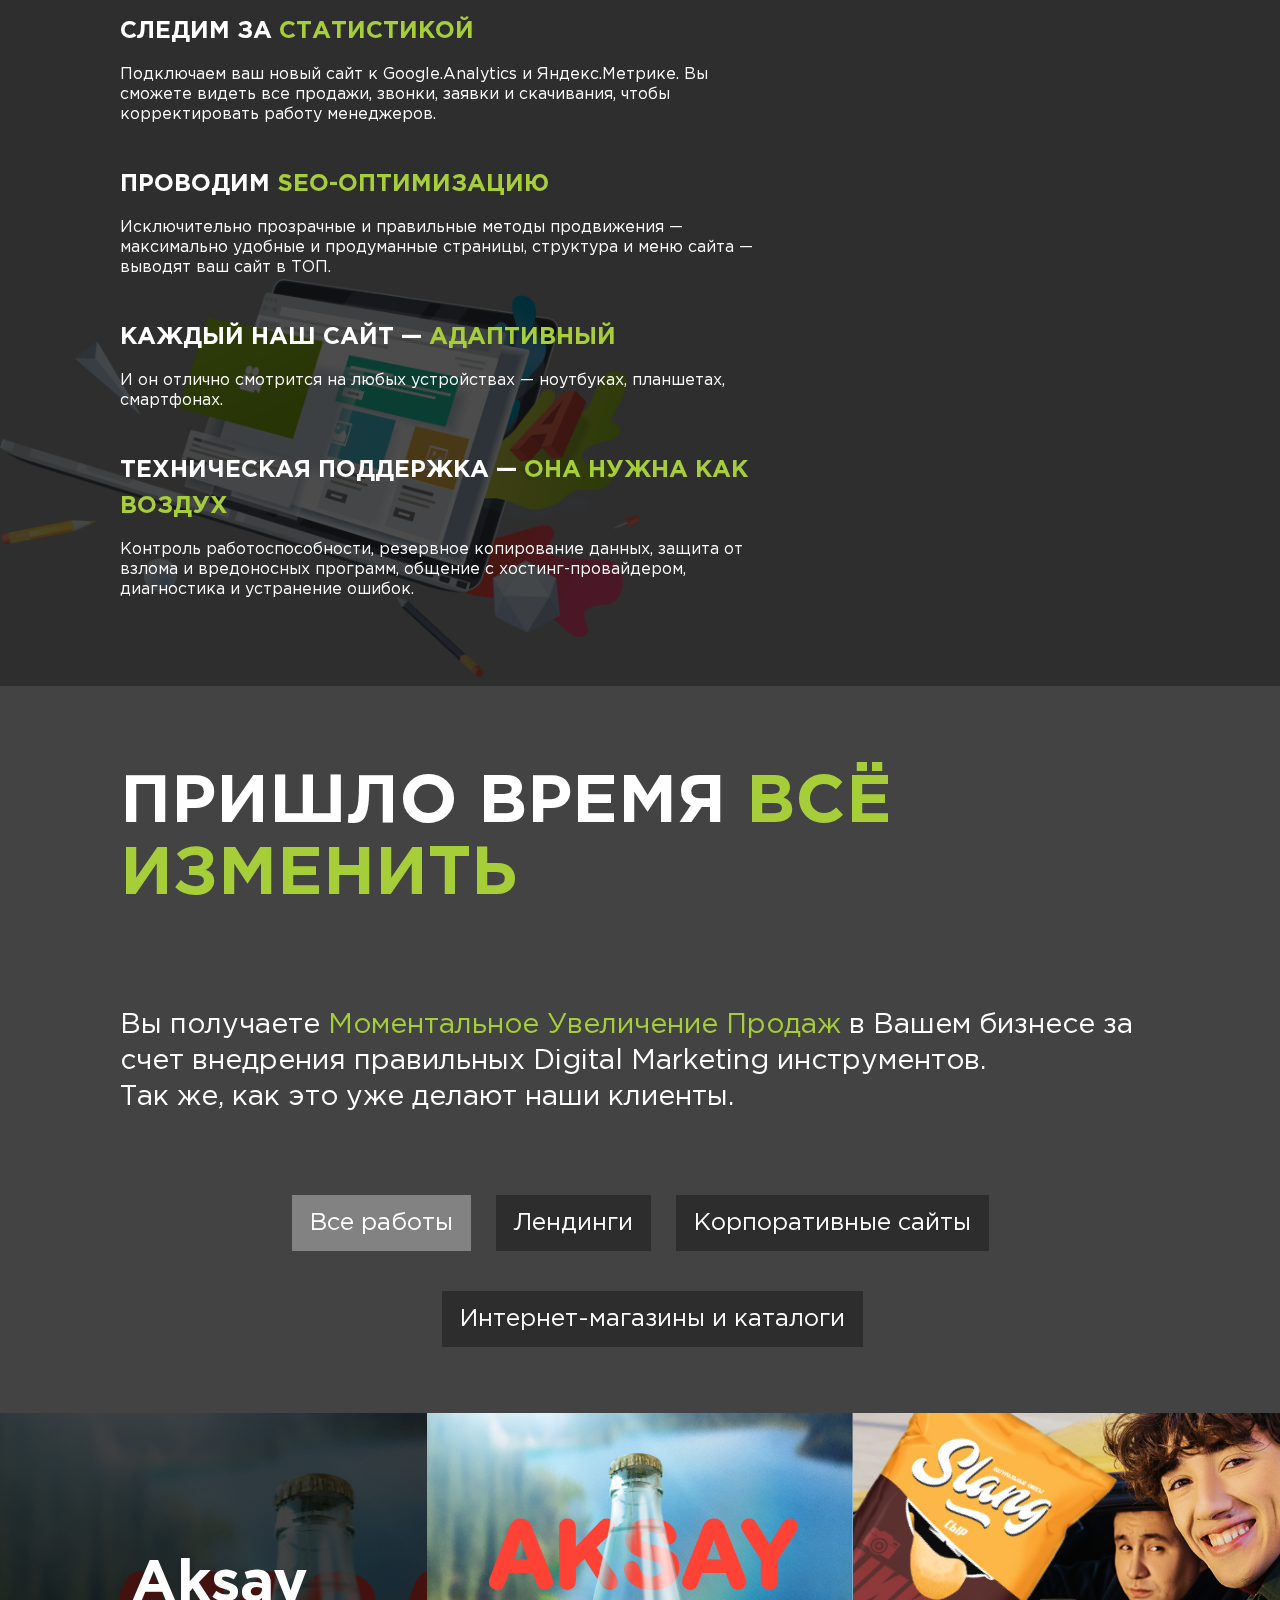
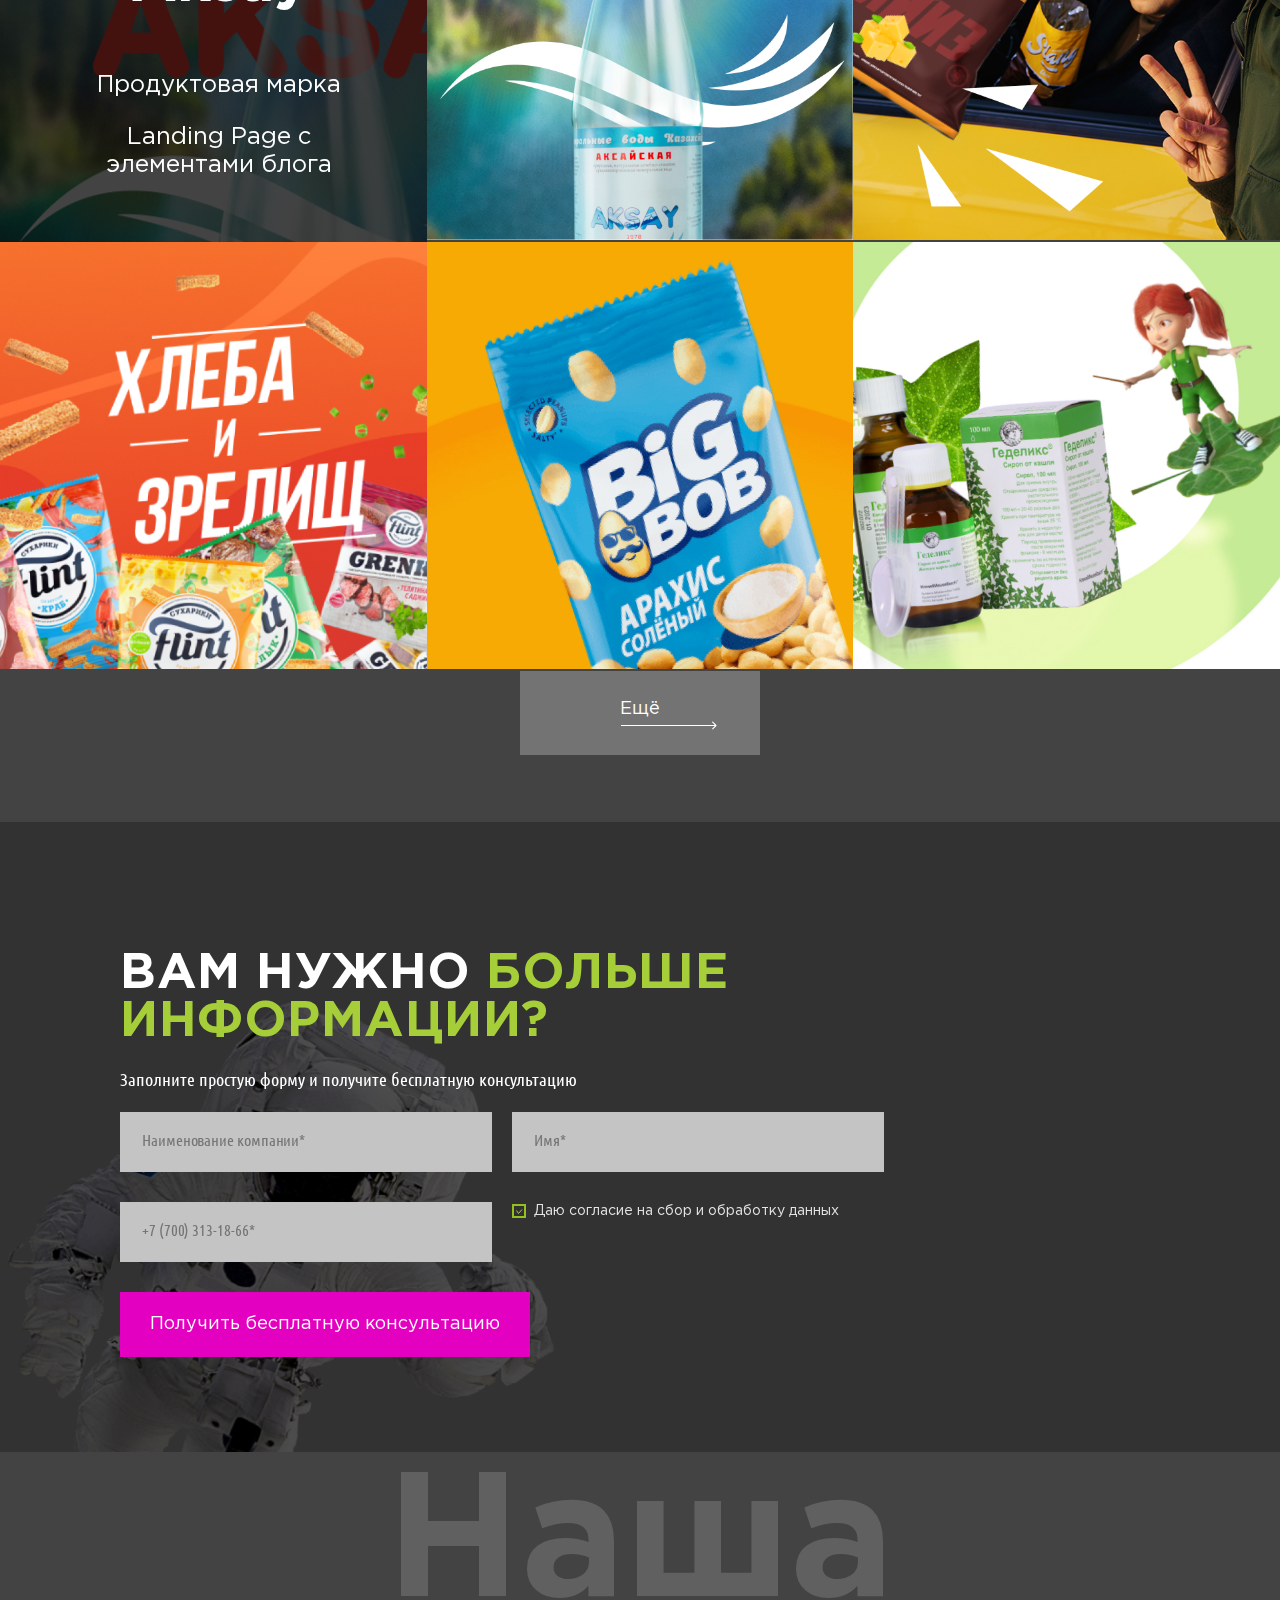
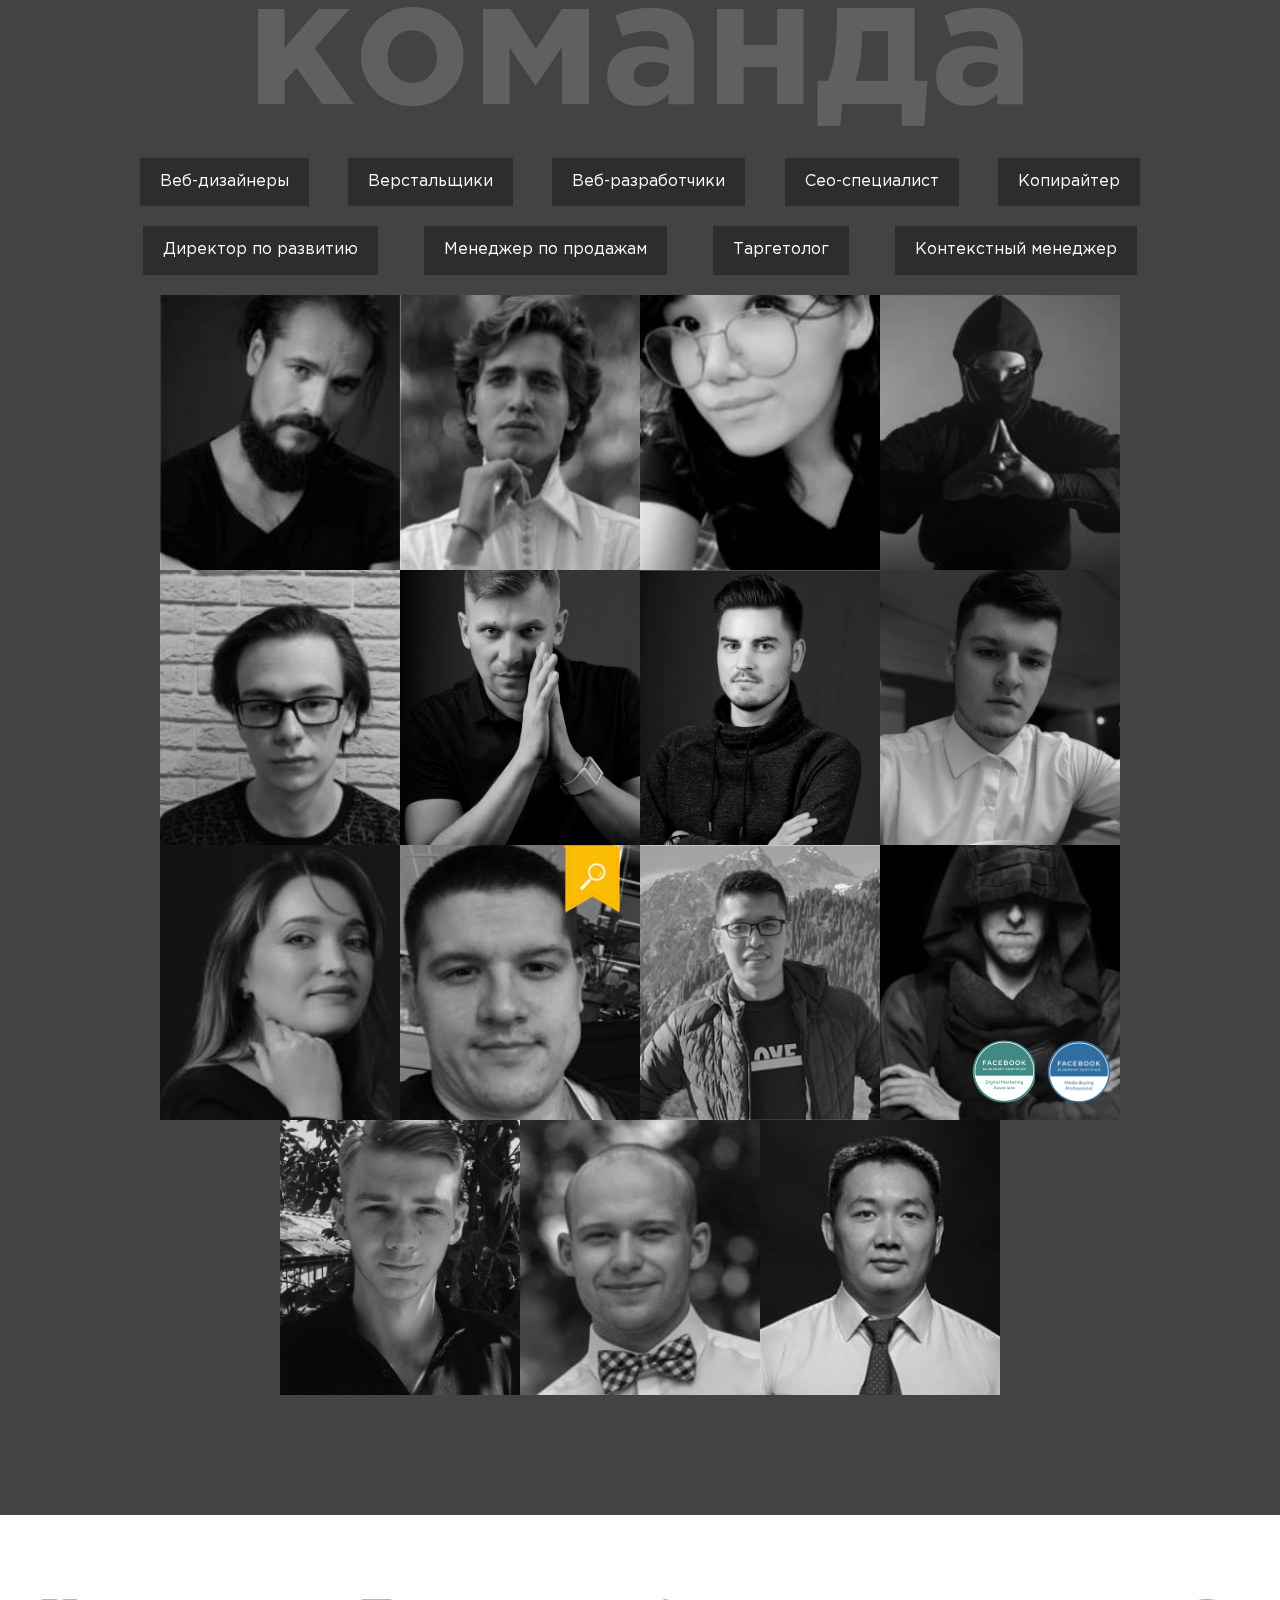
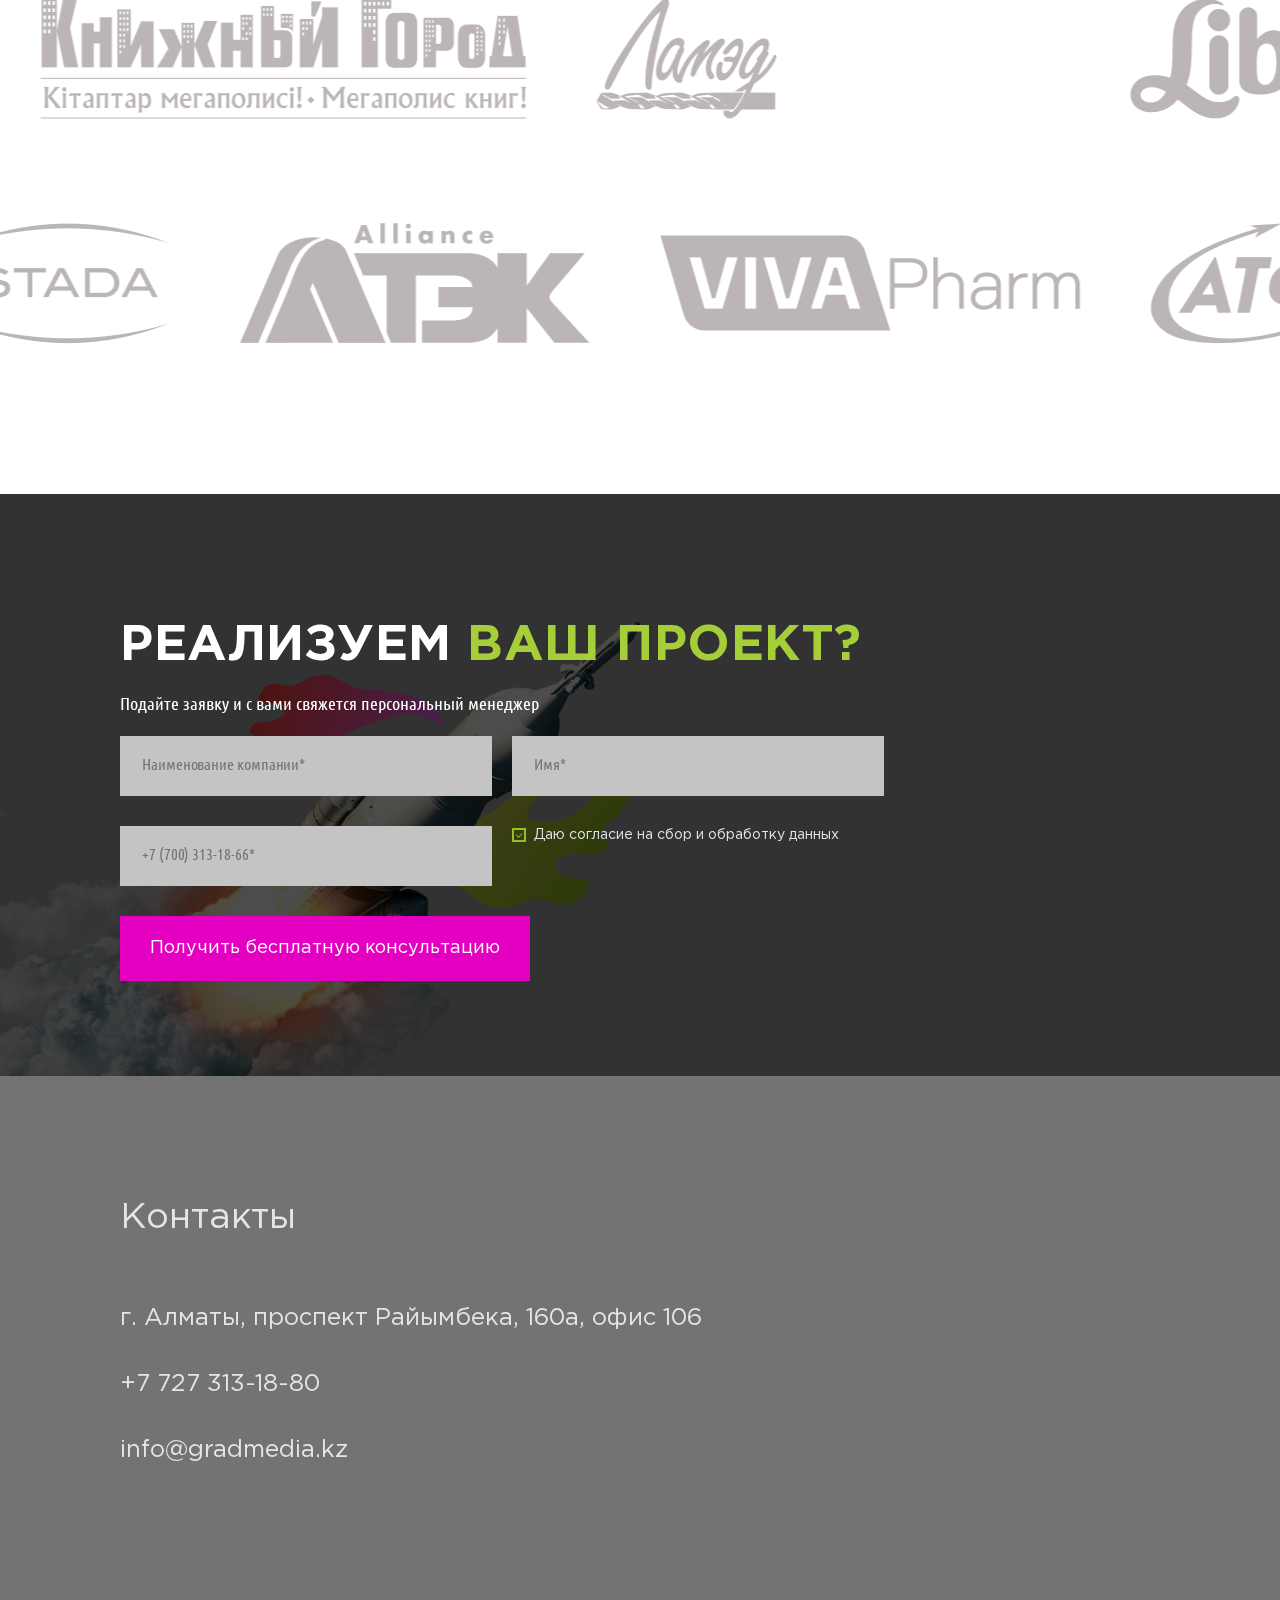
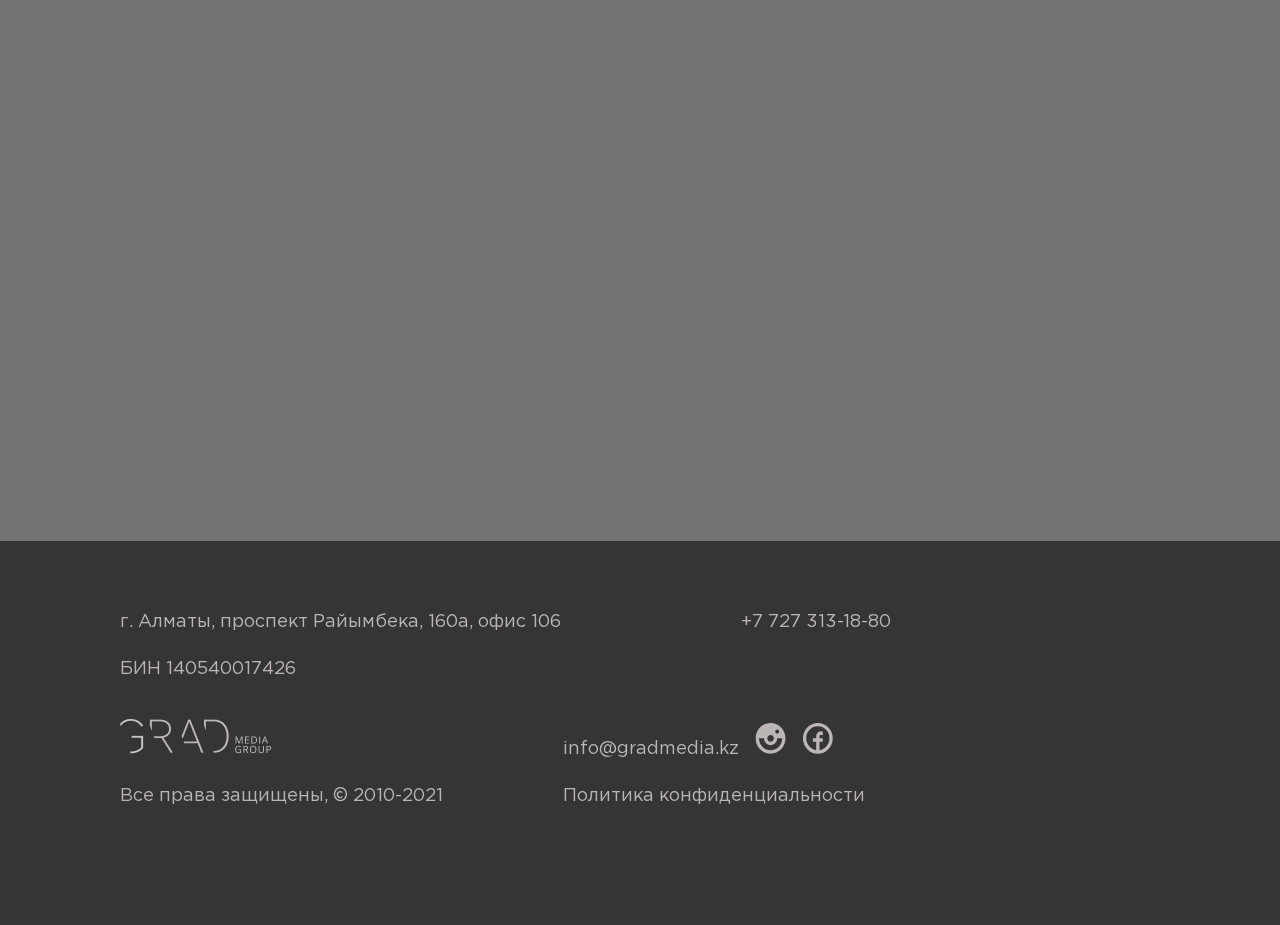
==== commit 4174b851: "adaptive" ====
--- a/index.html
+++ b/index.html
@@ -64,15 +64,16 @@
         <div class="section__img section__bg-notebook"></div>
       </div>
       <div class="container">
-        <div class="row">
-          <div class="col-xxl-6">
+        <div class="row justify-content-between">
+          <div class="col-xl-8 col-xxl-5 why__content">
             <h3 class="section__title">
               <span class="main__text_green">Почему</span>
               обращаються
               <span class="main__text_green">К нам?</span>
             </h3>
-          </div>
-          <div class="col-xxl-6 why__content">
+
+          </div>
+          <div class="col-xl-8 col-xxl-5 why__content">
             <ul class="why__list">
               <li class="why__item">
                 <h2 class="item__title item__title_uppercase">
@@ -122,6 +123,7 @@
           </div>
         </div>
       </div>
+
     </section>
     <section class="section__portfolio">
       <div class="container">
--- a/css/style.css
+++ b/css/style.css
@@ -92,12 +92,15 @@
   width: 100%;
   padding: 50px;
   margin: 0 auto;
+  top: 60px;
+  transition: all .3s ease-in-out;
 }
 
 .header__container_gray {
   background: rgba(0, 0, 0, .7);
-}
-
+  top: 0;
+  transition: top .5s ease-in-out;
+}
 
 .header__row {
   display: flex;
@@ -309,7 +312,7 @@
 .btn:focus,
 .btn:hover {
   border-radius: 10px;
-  filter: invert(1);
+  background-color: var(--green2);
 }
 
 .btn__order {
@@ -612,10 +615,11 @@
 .check + span:after {
   content: url('../img/v.svg');
   position: absolute;
-  top: -4px;
-  right: 0;
-  bottom: 0;
-  left: 0;
+width: 100%;
+height: 100%;
+  display: flex;
+  justify-content: center;
+  align-items: center;
   opacity: 0;
   transition: opacity .3s ease-in-out;
 }
@@ -1065,18 +1069,21 @@
 }
 
 /* ----------------------------- adaptive index.html ------------------------- */
+@media (min-width: 1921px) {
+  .section__bg-notebook {
+    filter: brightness(0.3);
+  }
+}
+
 @media (max-width: 1620px) {
 .hero {
   padding-top: 250px;
+  min-height: 900px;
 }
 
 .staff__title {
   text-align: center;
 }
-
- .section__img {
-  filter: brightness(0.3);
- }
 
  .social__link {
    margin-left: 10px;
@@ -1092,6 +1099,10 @@
     padding-top: 230px;
     min-height: 700px;
   }
+
+  .section__img {
+    filter: brightness(0.3);
+   }
 
   .check__lable {
     margin-right: 20px;
@@ -1161,6 +1172,14 @@
 
   .header {
     height: 120px;
+  }
+
+  .header__container {
+    top: 10px;
+  }
+
+  .header__container_gray {
+    top: 0;
   }
 
   .menu__list {
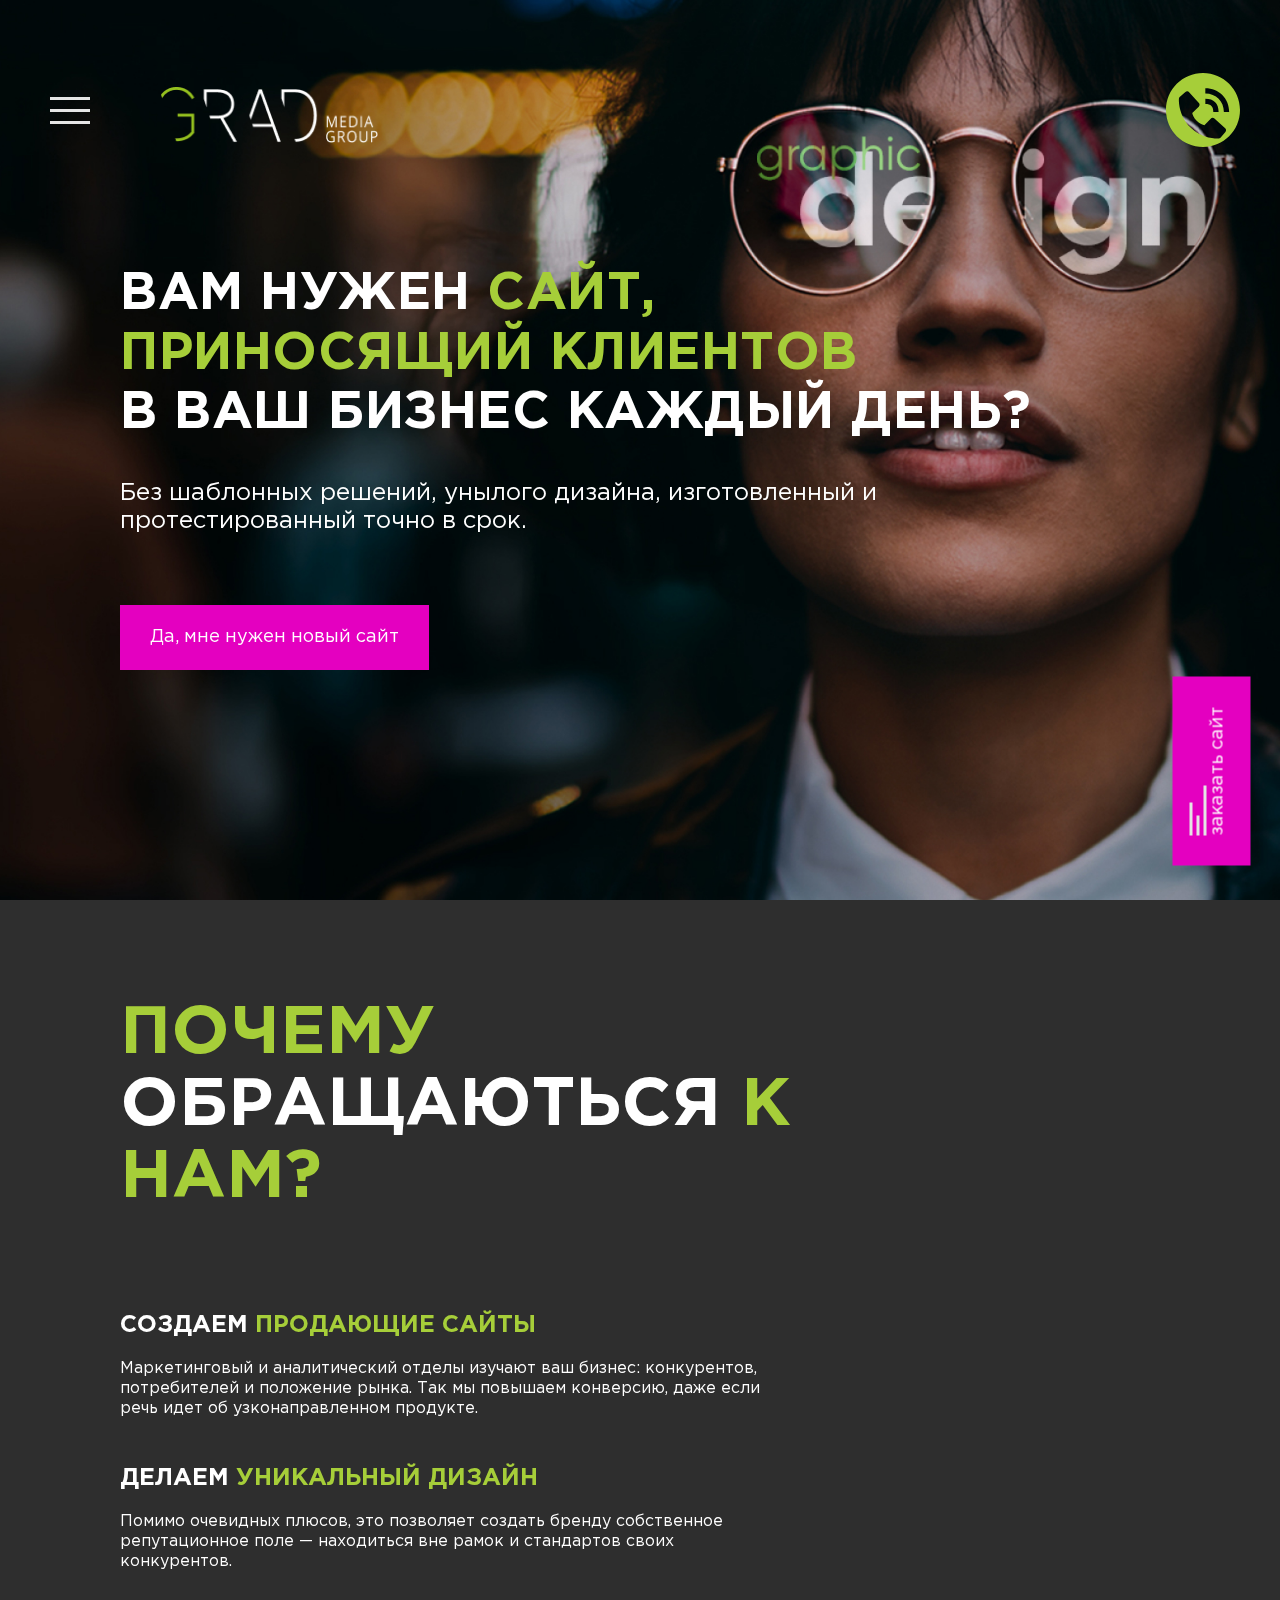
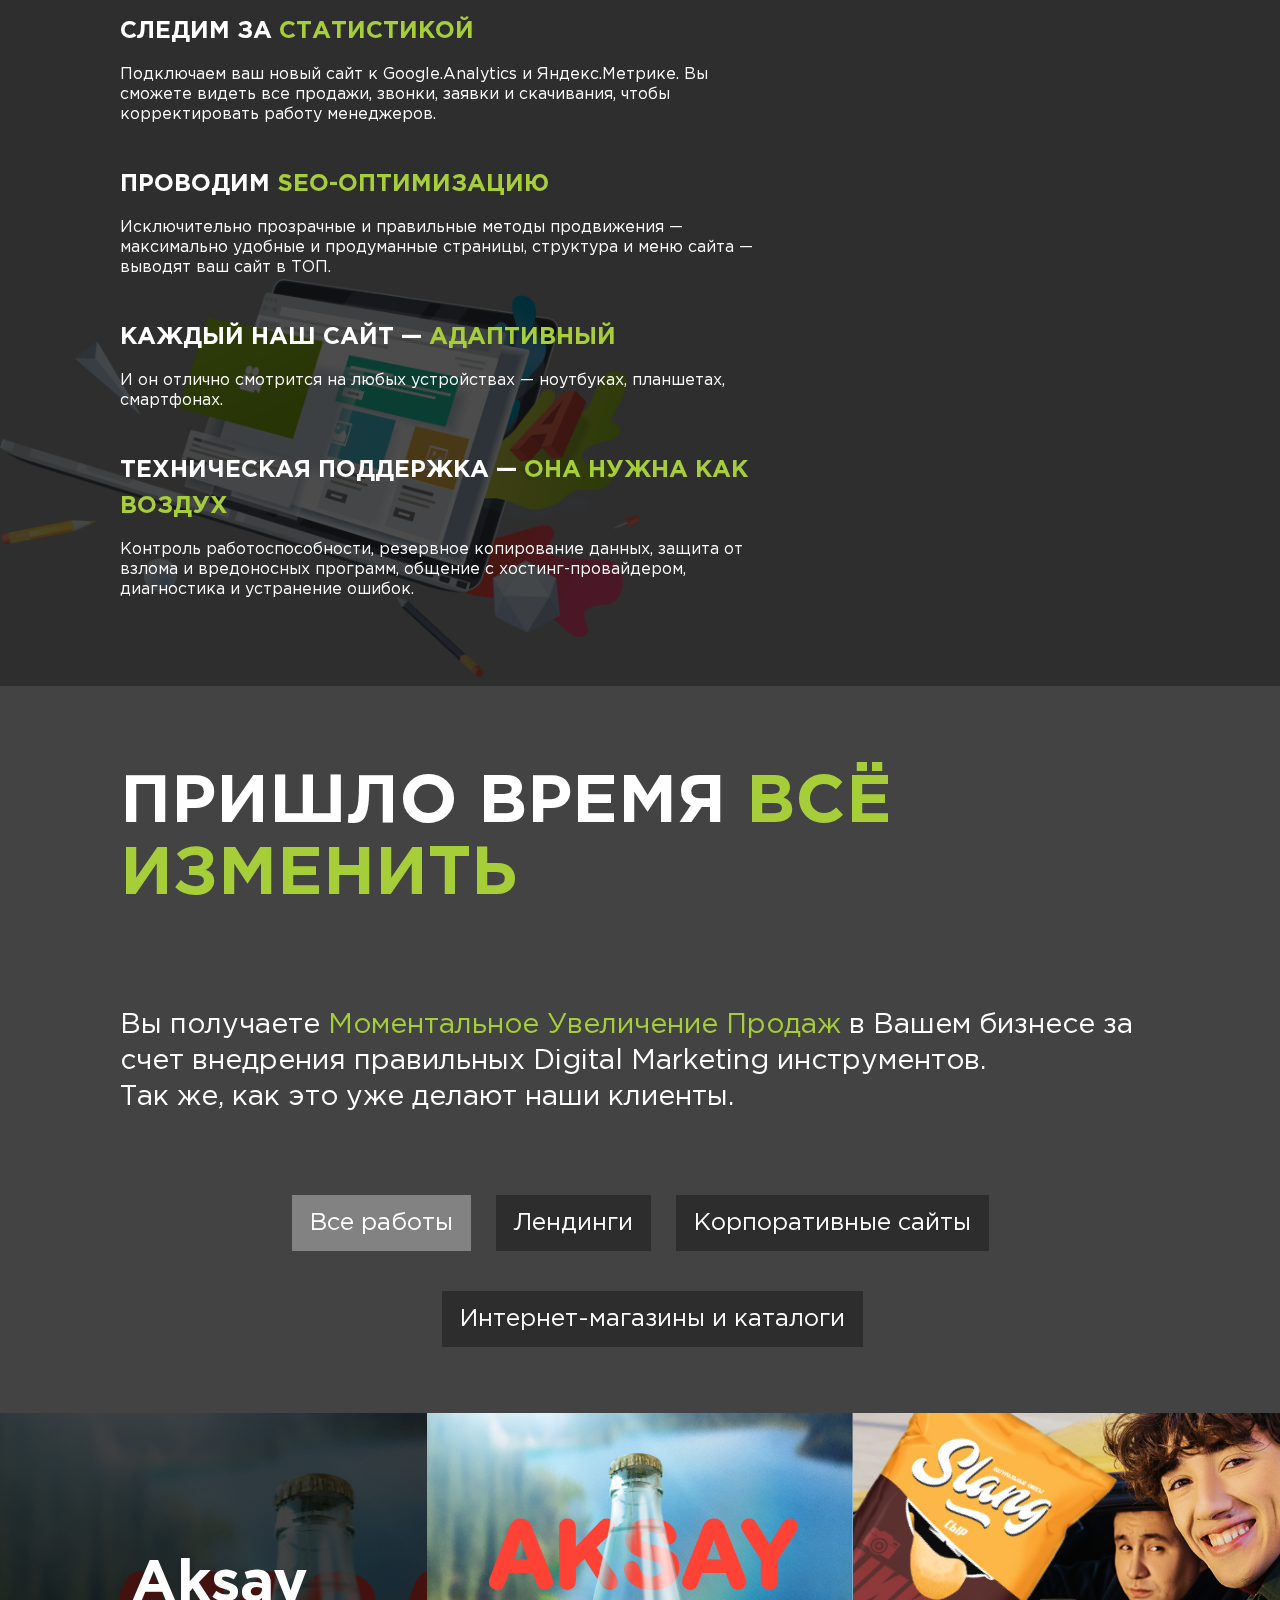
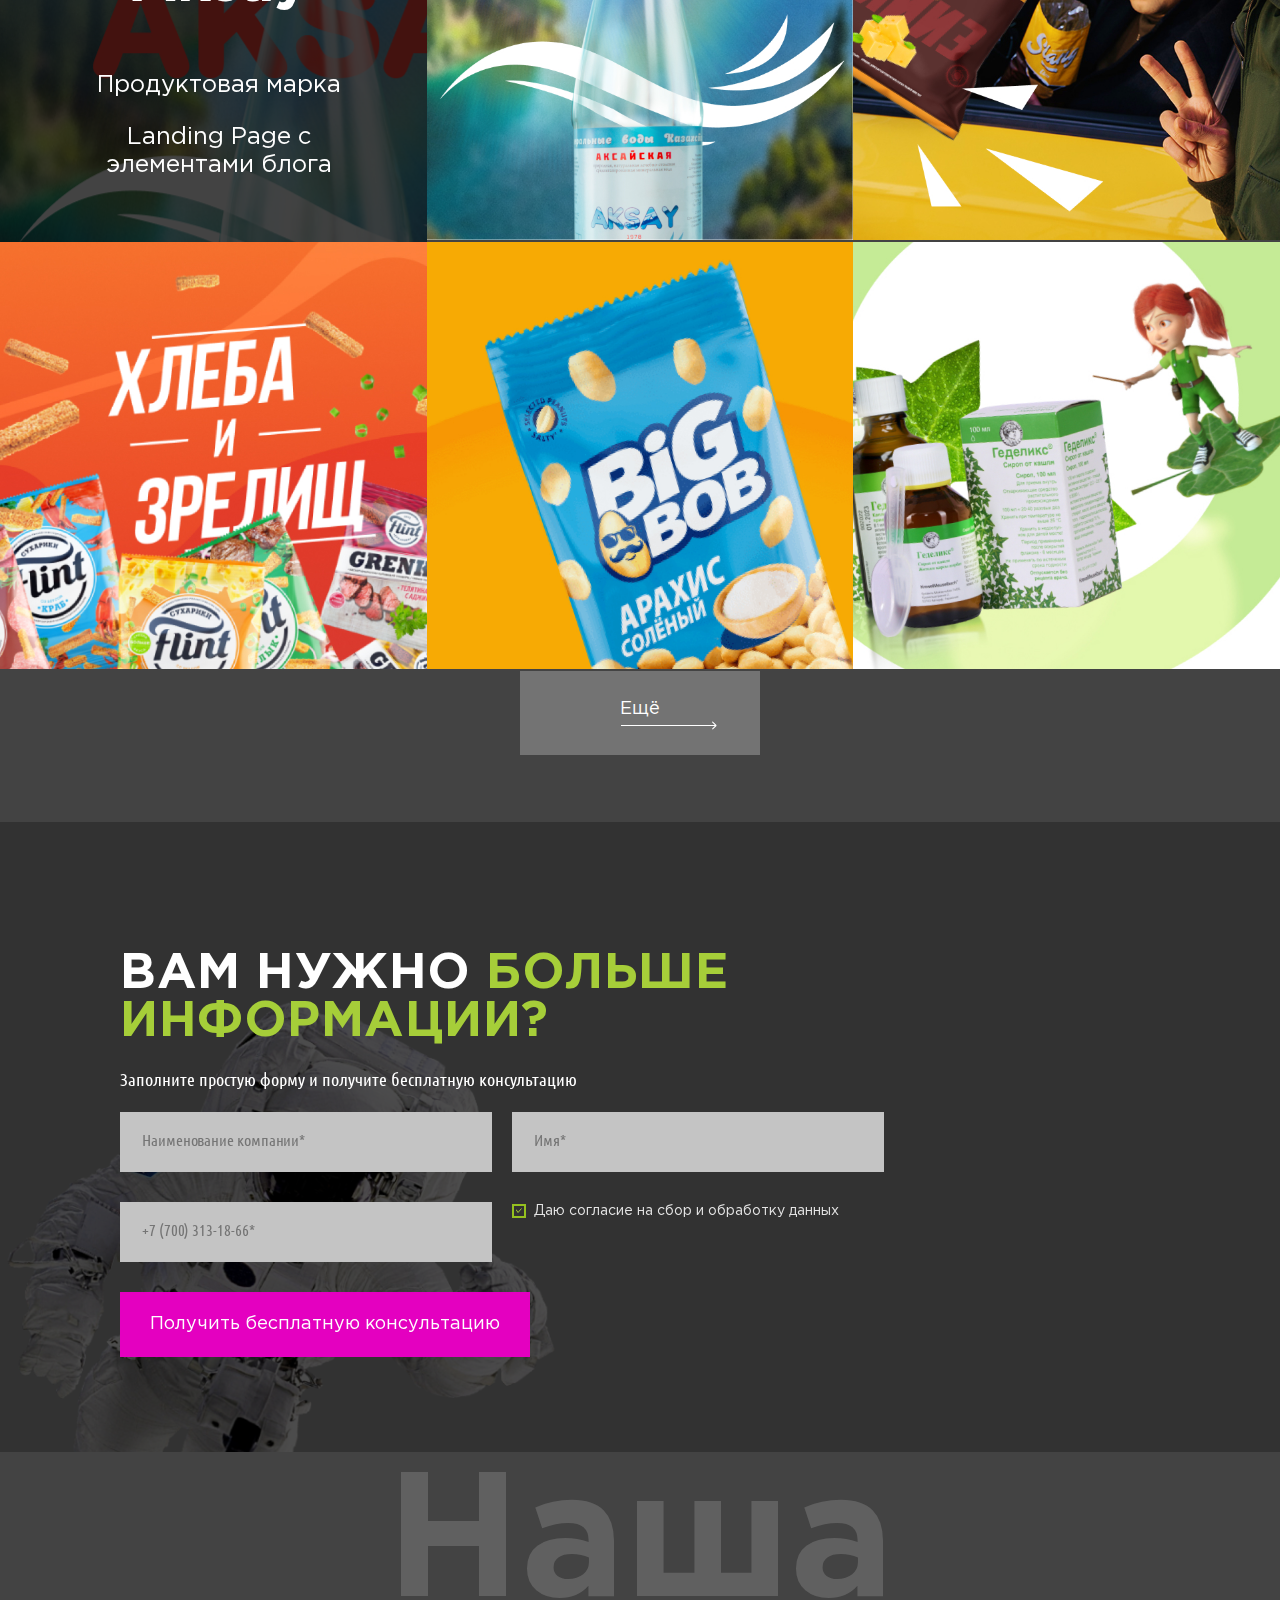
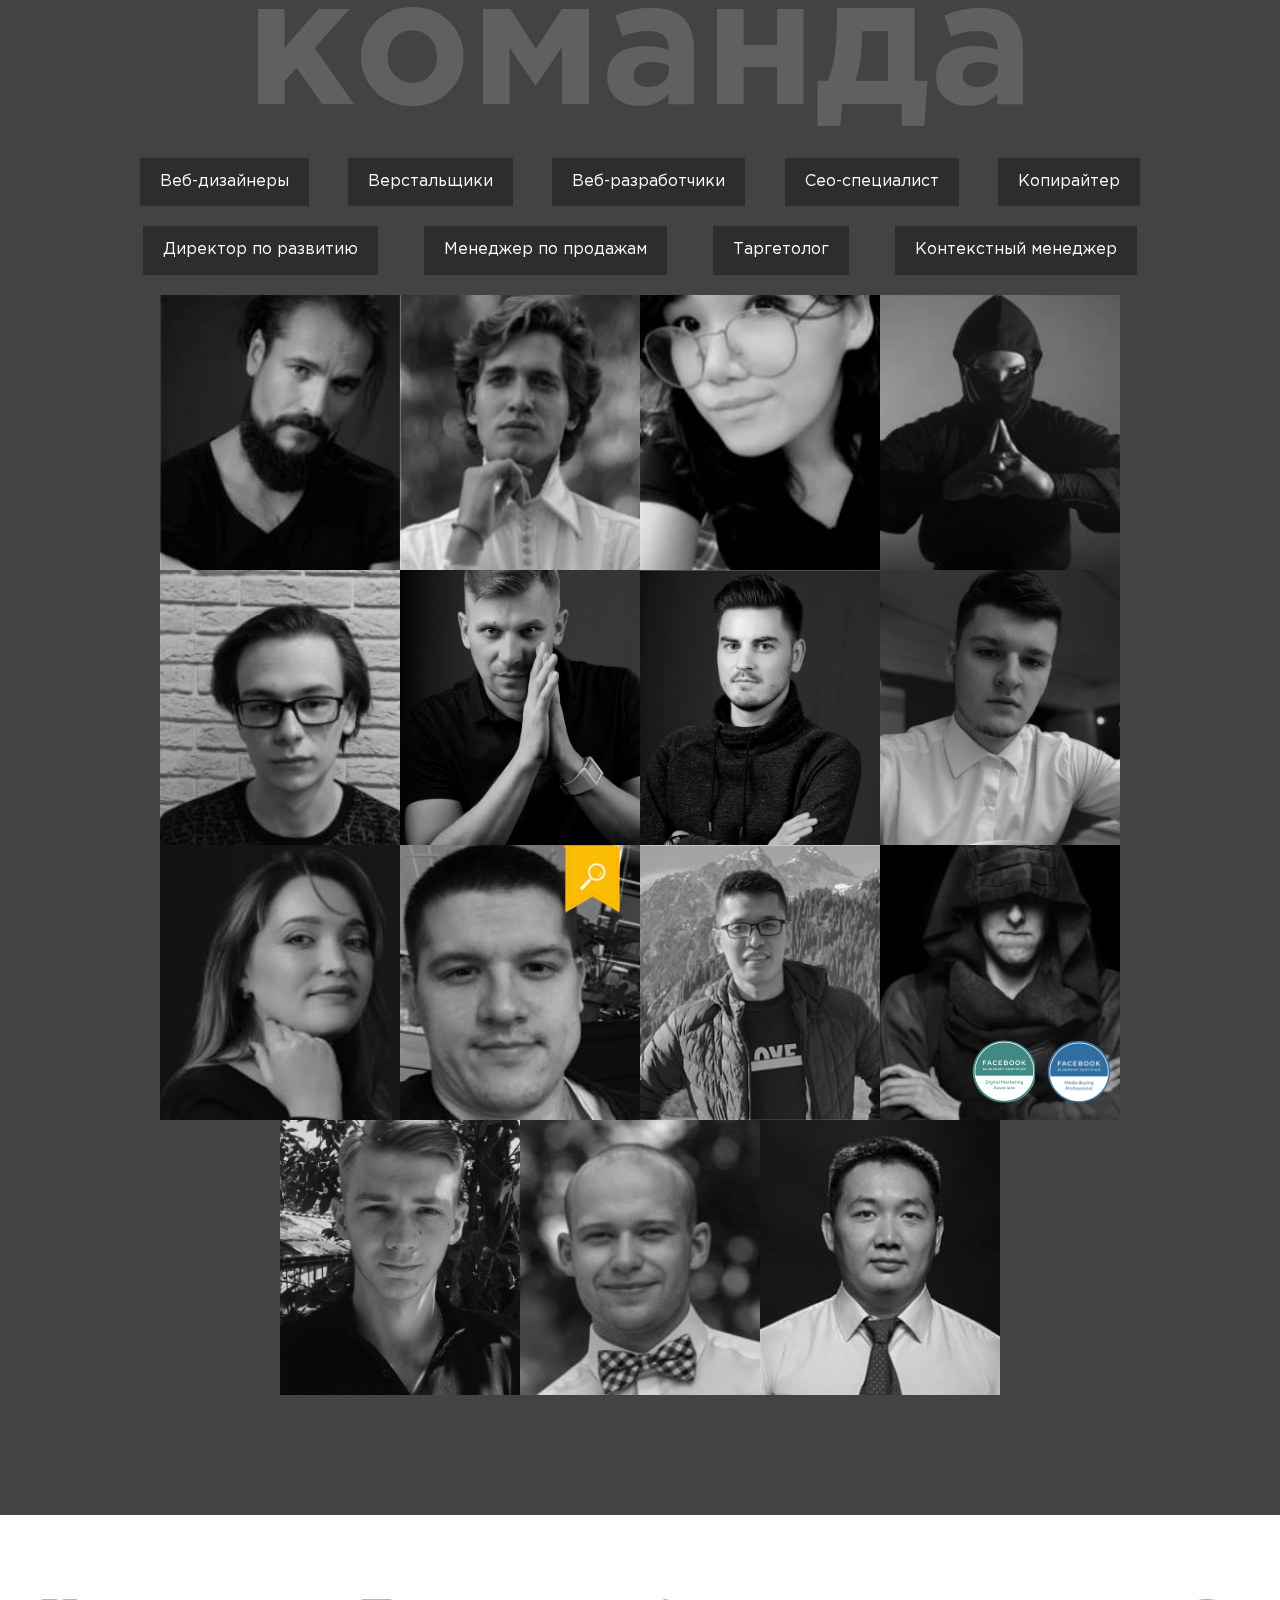
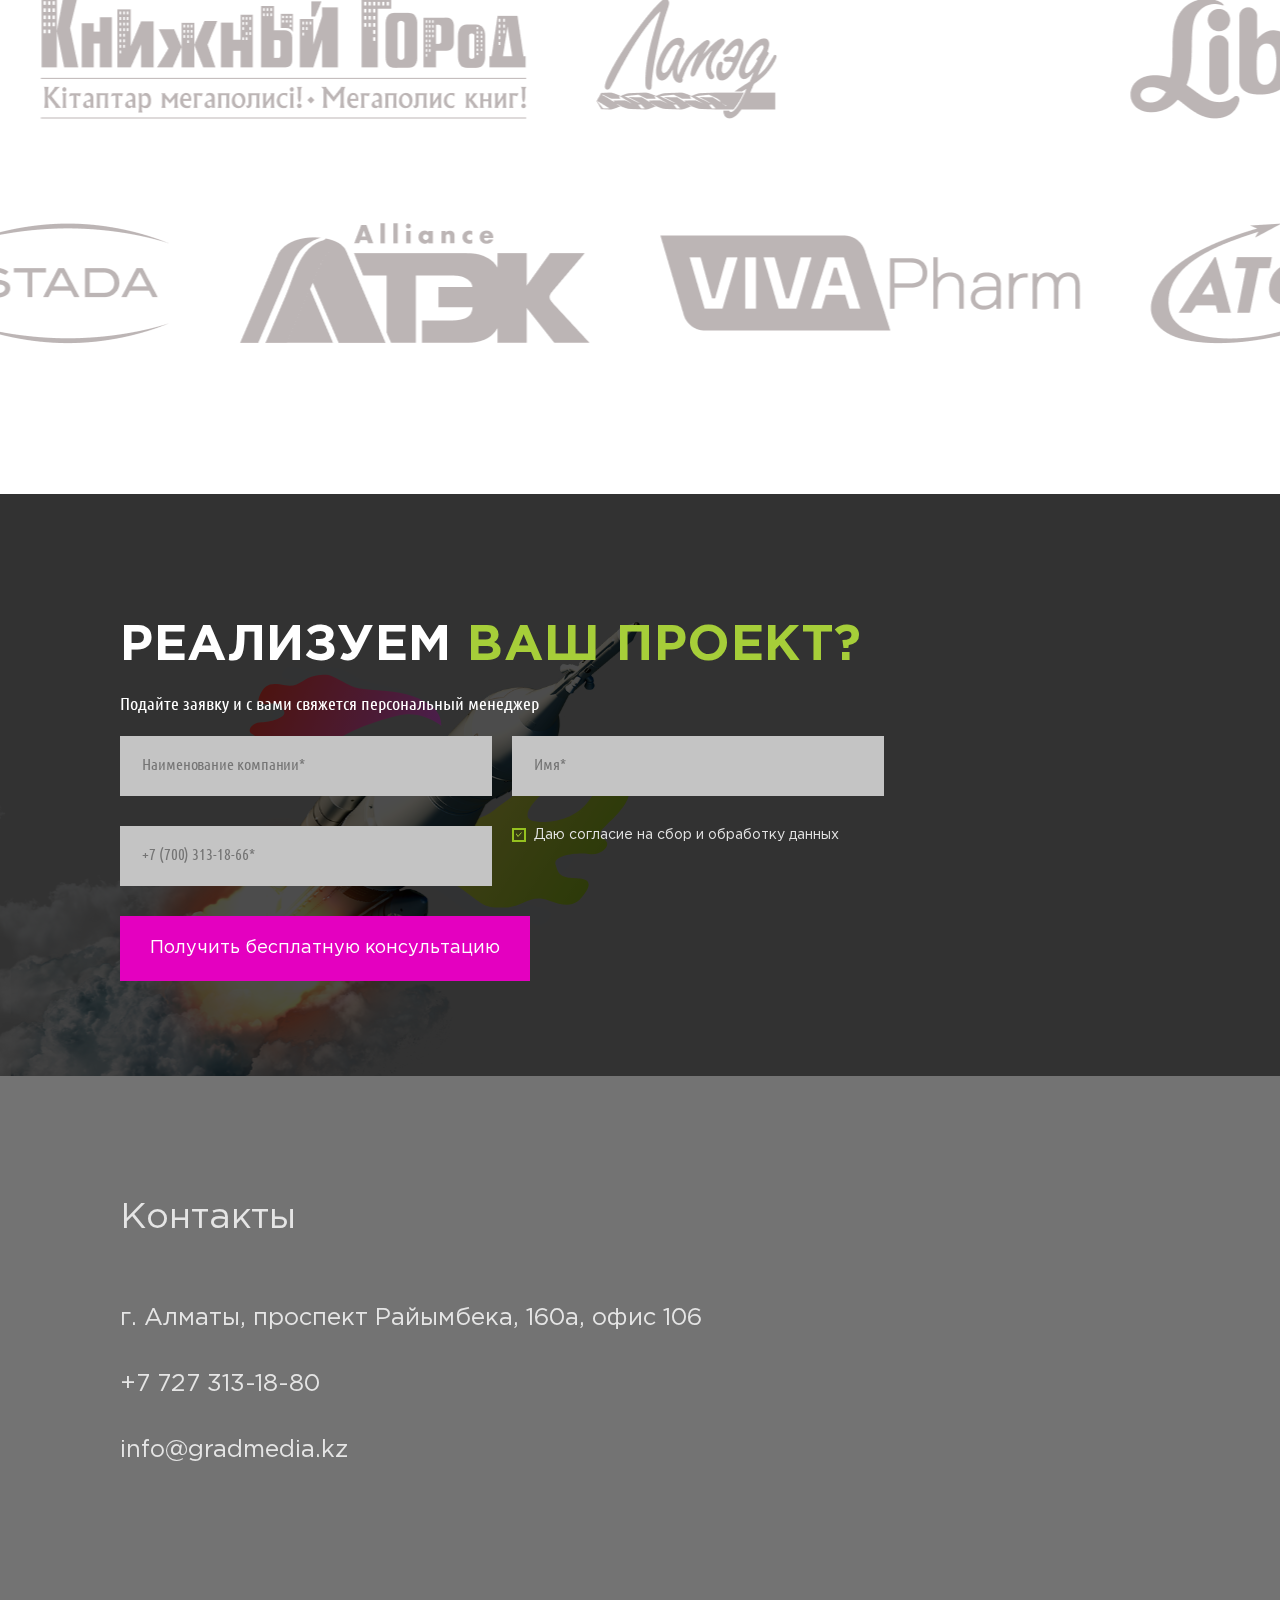
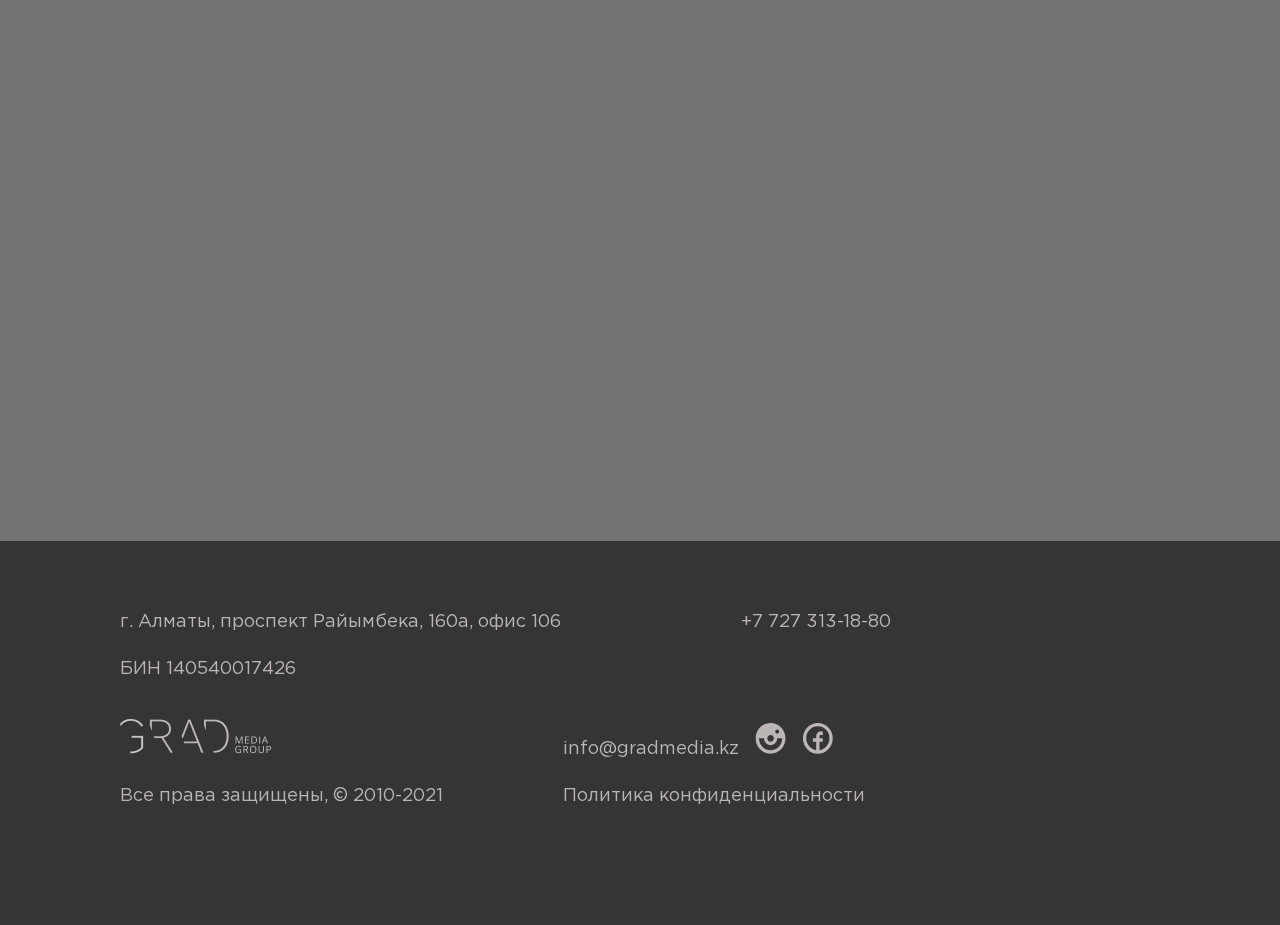
==== commit 094921dd: "modal update" ====
--- a/index.html
+++ b/index.html
@@ -588,8 +588,8 @@
     </div>
   </div>
   <div class="main-modal__site col-12 col-lg-8 col-xxl-6" id="modalSite">
-    <div class="close__btn">
-      <div class="close" id="closeOrder"></div>
+    <div class="close__btn" id="closeOrder">
+      <div class="close"></div>
     </div>
     <div class="modal__content modal__content_visability">
       <p class="modal__title">Оставьте заявку
--- a/css/style.css
+++ b/css/style.css
@@ -573,6 +573,13 @@
   padding: 18px 22px;
   border: none;
   background: var(--grey1);
+  transition: all .3s ease-in-out;
+}
+
+.more-info__input:hover,
+.more-info__input:focus {
+  outline: 2px solid var(--green2);
+  box-shadow: 0 0 5px 3px var(--green2) ;
 }
 
 .more-info__input::placeholder {
@@ -615,11 +622,9 @@
 .check + span:after {
   content: url('../img/v.svg');
   position: absolute;
-width: 100%;
-height: 100%;
-  display: flex;
-  justify-content: center;
-  align-items: center;
+  top: 40%;
+  left: 50%;
+  transform: translate(-50%, -50%);
   opacity: 0;
   transition: opacity .3s ease-in-out;
 }
@@ -961,6 +966,7 @@
 }
 
 [class*="main-modal"] {
+  display: none;
   position: fixed;
   max-width: 650px;
   visibility: hidden;
@@ -970,15 +976,19 @@
   z-index: 10;
   text-align: center;
   background: var(--white);
-  transform: translate(-50%, -50%);
-  /* transition-property: visibility, opacity;
-  transition-timing-function: ease-in-out;
-  transition-duration: .3s; */
+  transform: translate(-50%, -50%) scale(0.01);
+  transition: all .5s ease-in-out;
 }
 
 .active {
   visibility: visible;
   opacity: 1;
+}
+
+.active__modal {
+  visibility: visible;
+  opacity: 1;
+  transform: translate(-50%, -50%) scale(1);
 }
 
 .modal__link-tel {
@@ -1430,6 +1440,10 @@
   .check__lable {
     font-size: 10px;
     line-height: 18px;
+  }
+
+  .check + span:after {
+    top: 50%;
   }
 
   .arrow__link {
